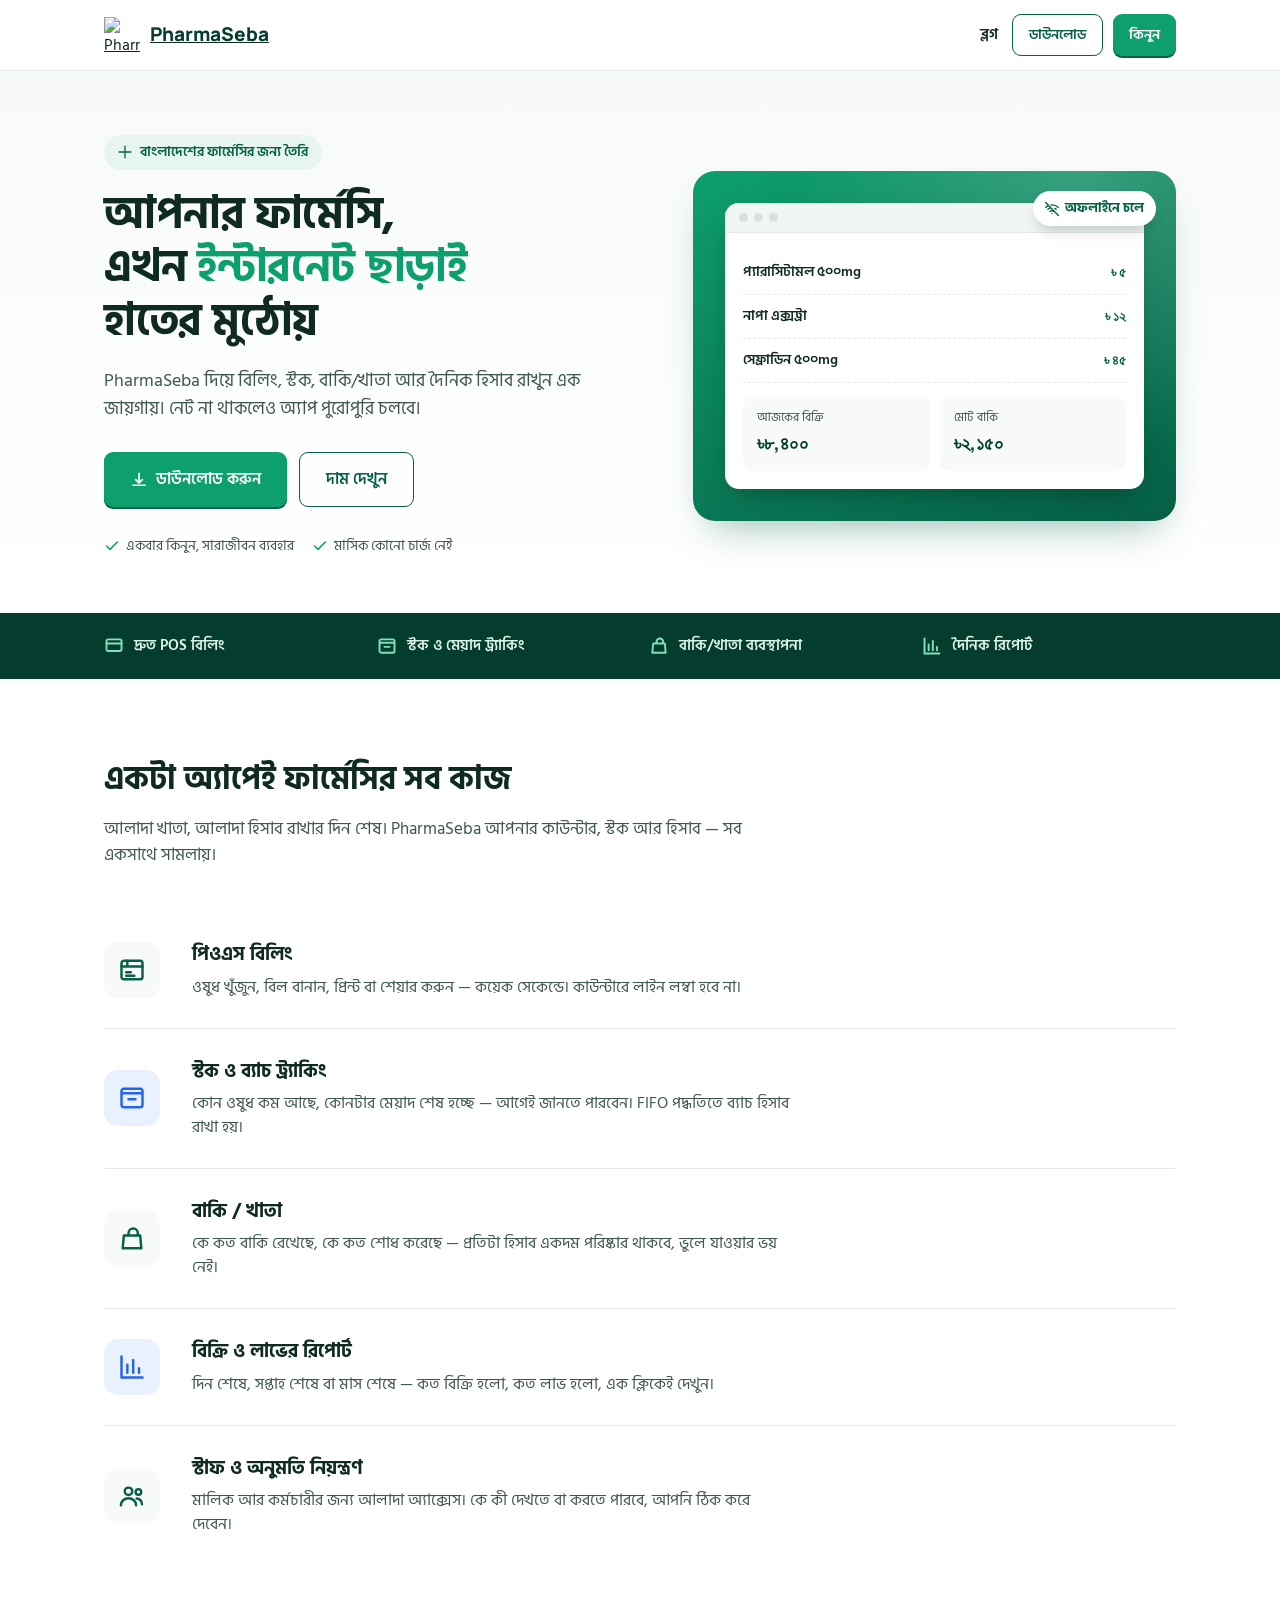
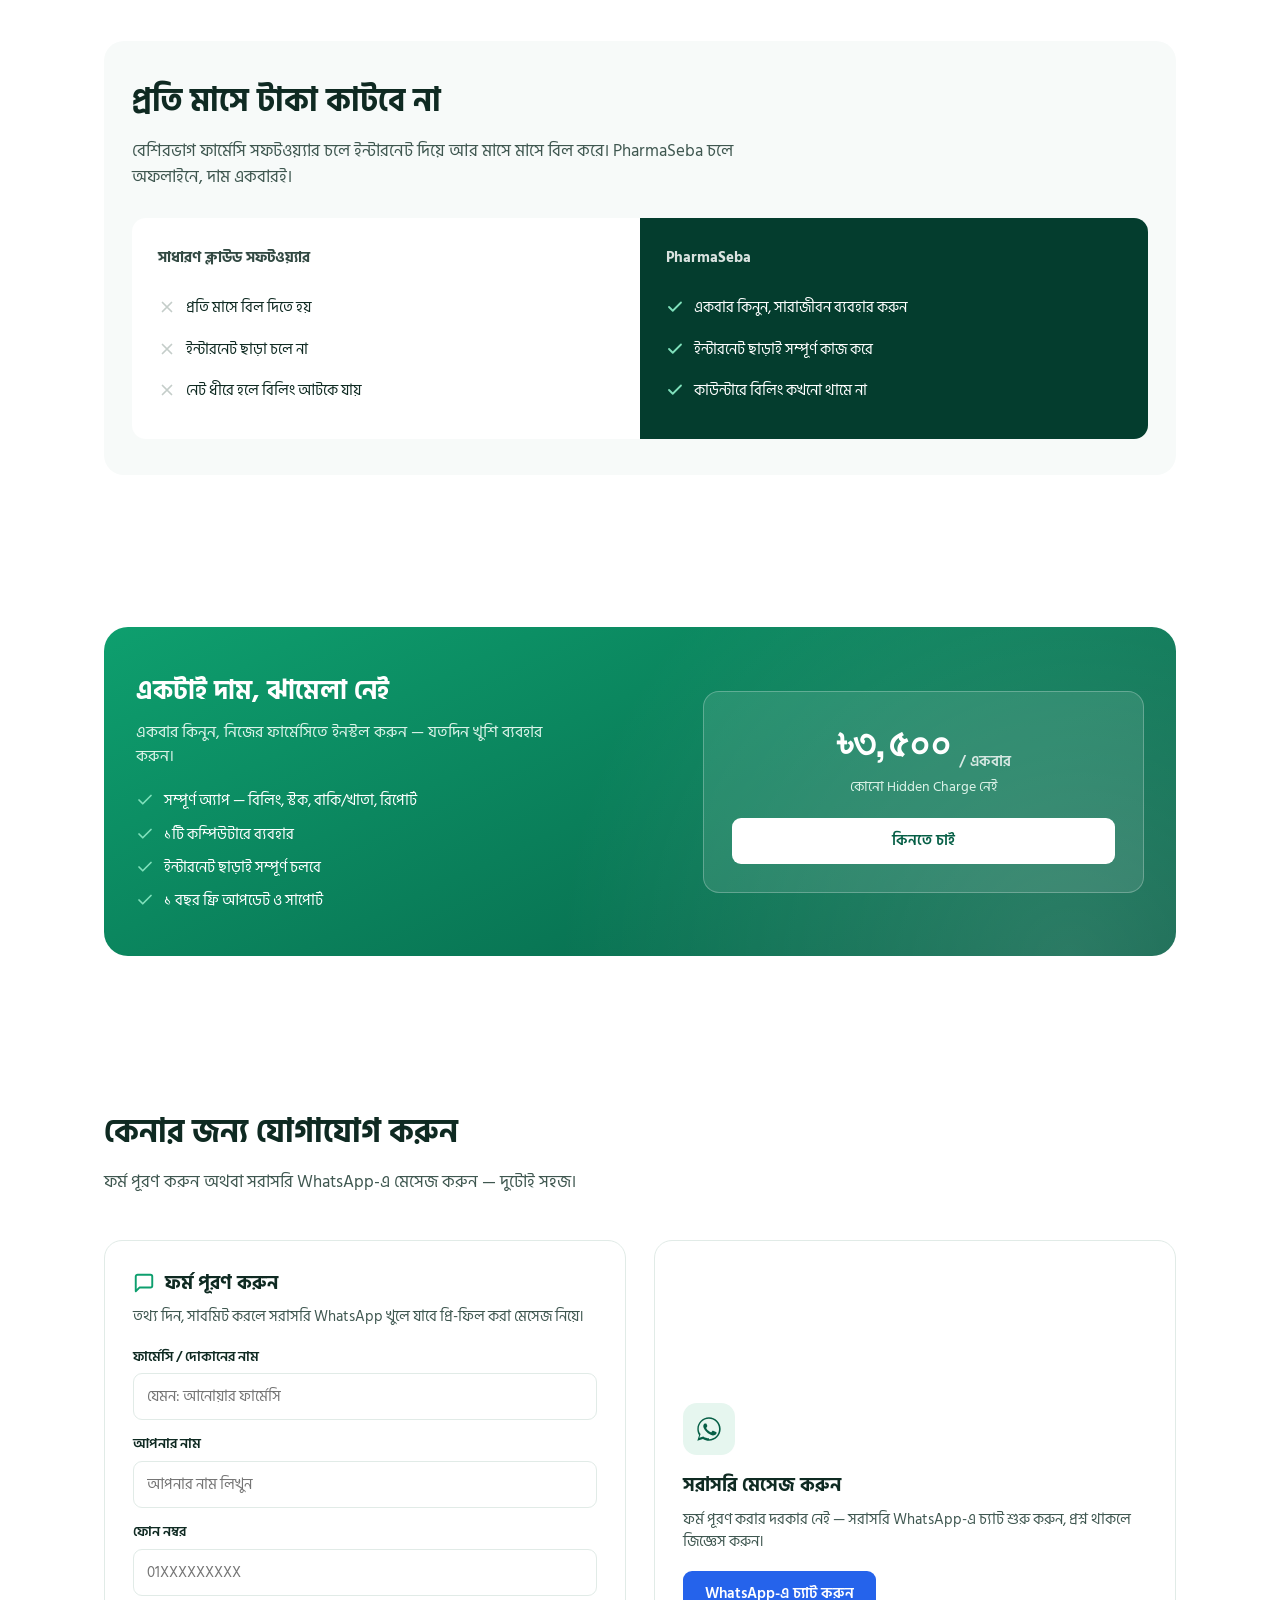
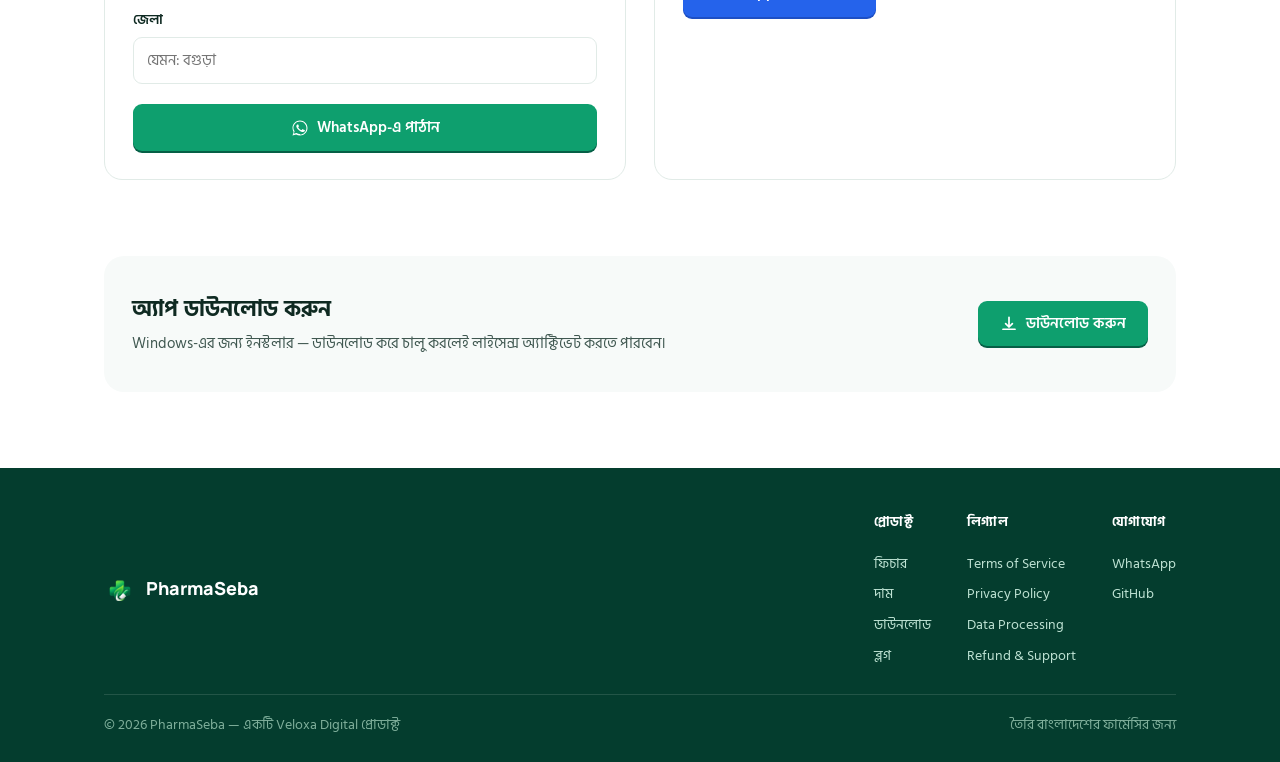
==== index.html @ bd6e83bf "reorganize assets into folder + optimize images" ====
<!DOCTYPE html>
<html lang="bn">
<head>
<meta charset="UTF-8">
<meta name="viewport" content="width=device-width, initial-scale=1.0">
<title>PharmaSeba — আপনার ফার্মেসির স্মার্ট সহকারী</title>
<meta name="description" content="PharmaSeba — অফলাইনে চলা ফার্মেসি ম্যানেজমেন্ট সফটওয়্যার। বিলিং, স্টক, বাকি/খাতা ও রিপোর্ট, একবার কিনুন সারাজীবন ব্যবহার করুন।">
<link rel="icon" type="image/png" href="assets/images/favicon.png">
<meta property="og:title" content="PharmaSeba — আপনার ফার্মেসির স্মার্ট সহকারী">
<meta property="og:description" content="অফলাইনে চলা ফার্মেসি ম্যানেজমেন্ট সফটওয়্যার। একবার কিনুন, সারাজীবন ব্যবহার করুন।">
<meta property="og:image" content="assets/images/logo-mark.png">
<meta property="og:type" content="website">
<link rel="preconnect" href="https://fonts.googleapis.com">
<link rel="preconnect" href="https://fonts.gstatic.com" crossorigin>
<link href="https://fonts.googleapis.com/css2?family=Hind+Siliguri:wght@400;500;600;700&family=Manrope:wght@700;800&display=swap" rel="stylesheet">
<style>
  :root{
    --green: #0E9F6E;
    --green-dark: #065F46;
    --green-deeper: #043D2E;
    --blue: #2563EB;
    --bg-tint: #F7FAF9;
    --white: #FFFFFF;
    --ink: #0F2A22;
    --body: #3F5750;
    --line: #E1EBE7;
  }
  *{box-sizing:border-box; margin:0; padding:0;}
  html{scroll-behavior:smooth;}
  body{
    font-family:'Hind Siliguri', 'Manrope', sans-serif;
    color:var(--ink);
    background:var(--white);
    line-height:1.55;
    font-size:16px;
  }
  img{max-width:100%; display:block;}
  a{color:inherit;}
  .brand-font{font-family:'Manrope','Hind Siliguri',sans-serif;}
  .wrap{max-width:1120px; margin:0 auto; padding:0 24px;}

  /* NAV */
  header{
    position:sticky; top:0; z-index:50;
    background:rgba(255,255,255,0.92);
    backdrop-filter:saturate(180%) blur(8px);
    border-bottom:1px solid var(--line);
  }
  .nav{
    display:flex; align-items:center; justify-content:space-between;
    padding:14px 24px; max-width:1120px; margin:0 auto;
  }
  .nav-brand{display:flex; align-items:center; gap:10px;}
  .nav-brand .mark{width:36px; height:36px; object-fit:contain;}
  .nav-brand span{font-family:'Manrope',sans-serif; font-weight:800; font-size:19px; color:var(--green-deeper);}
  .nav-cta{display:flex; gap:10px;}
  .nav-blog-link{display:none; text-decoration:none; color:var(--ink); font-weight:600; font-size:14.5px; margin-right:4px;}
  @media(min-width:640px){ .nav-blog-link{display:inline-flex; align-items:center;} }
  .btn{
    display:inline-flex; align-items:center; justify-content:center; gap:8px;
    padding:11px 22px; border-radius:9px; font-weight:600; font-size:15px;
    text-decoration:none; border:none; cursor:pointer;
    transition:transform .15s ease, box-shadow .15s ease, background .15s ease;
    font-family:inherit;
  }
  .btn:active{transform:translateY(1px);}
  .btn-primary{background:var(--green); color:#fff; box-shadow:0 2px 0 var(--green-dark);}
  .btn-primary:hover{background:#0c8c60;}
  .btn-outline{background:transparent; color:var(--green-dark); border:1.5px solid var(--green-dark);}
  .btn-outline:hover{background:var(--bg-tint);}
  .btn-blue{background:var(--blue); color:#fff; box-shadow:0 2px 0 #1d4fc4;}
  .btn-blue:hover{background:#1e56d6;}
  .btn-sm{padding:9px 16px; font-size:14px;}
  .nav-cta .btn-outline{display:none;}
  @media(min-width:640px){ .nav-cta .btn-outline{display:inline-flex;} }

  /* HERO */
  .hero{
    padding:64px 0 56px;
    background:linear-gradient(180deg, var(--bg-tint) 0%, #ffffff 100%);
  }
  .hero-grid{
    display:grid; grid-template-columns:1fr; gap:40px; align-items:center;
  }
  @media(min-width:900px){ .hero-grid{grid-template-columns:1.05fr 0.95fr; gap:56px;} }
  .eyebrow-pill{
    display:inline-flex; align-items:center; gap:8px;
    background:#E6F6EF; color:var(--green-dark); font-weight:600; font-size:13.5px;
    padding:7px 14px; border-radius:100px; margin-bottom:18px;
  }
  .eyebrow-pill svg{width:14px; height:14px;}
  h1{
    font-size:clamp(30px, 5vw, 44px);
    line-height:1.22; font-weight:700; color:var(--ink);
    margin-bottom:18px; letter-spacing:-0.01em;
  }
  h1 .accent{color:var(--green);}
  .hero p.lead{
    font-size:18px; color:var(--body); max-width:520px; margin-bottom:30px;
  }
  .hero-actions{display:flex; flex-wrap:wrap; gap:12px; margin-bottom:28px;}
  .hero-actions .btn{padding:14px 26px; font-size:16px;}
  .trust-row{display:flex; flex-wrap:wrap; gap:18px; color:var(--body); font-size:14px;}
  .trust-row span{display:flex; align-items:center; gap:6px;}
  .trust-row svg{width:16px; height:16px; color:var(--green);}

  /* HERO VISUAL */
  .hero-visual{
    background:linear-gradient(155deg, var(--green) 0%, var(--green-dark) 100%);
    border-radius:22px; padding:32px;
    position:relative; overflow:hidden;
    box-shadow:0 20px 40px -18px rgba(6,95,70,0.45);
  }
  .hero-visual::before{
    content:''; position:absolute; inset:0;
    background:radial-gradient(circle at 80% 0%, rgba(255,255,255,0.18), transparent 55%);
  }
  .mock-window{
    background:#fff; border-radius:14px; overflow:hidden; position:relative; z-index:1;
    box-shadow:0 12px 30px -10px rgba(0,0,0,0.35);
  }
  .mock-bar{
    display:flex; align-items:center; gap:6px; padding:10px 14px; background:#F1F5F3; border-bottom:1px solid var(--line);
  }
  .mock-bar i{width:9px; height:9px; border-radius:50%; background:#D7E2DE; display:block;}
  .mock-body{padding:18px;}
  .mock-row{display:flex; justify-content:space-between; align-items:center; padding:11px 0; border-bottom:1px dashed var(--line); font-size:13.5px;}
  .mock-row:last-child{border-bottom:none;}
  .mock-row .name{color:var(--ink); font-weight:600;}
  .mock-row .amt{color:var(--green-dark); font-weight:700; font-family:'Manrope',sans-serif;}
  .mock-stat-grid{display:grid; grid-template-columns:1fr 1fr; gap:10px; margin-top:14px;}
  .mock-stat{background:var(--bg-tint); border-radius:10px; padding:12px 14px;}
  .mock-stat .label{font-size:12px; color:var(--body);}
  .mock-stat .value{font-family:'Manrope',sans-serif; font-weight:800; font-size:19px; color:var(--green-deeper); margin-top:2px;}
  .offline-chip{
    position:absolute; top:20px; right:20px; z-index:2;
    background:#fff; color:var(--green-dark); font-weight:700; font-size:12.5px;
    padding:8px 12px; border-radius:100px; display:flex; align-items:center; gap:6px;
    box-shadow:0 8px 16px -6px rgba(0,0,0,0.25);
  }
  .offline-chip svg{width:14px;height:14px;}

  /* TRUST STRIP */
  .strip{
    background:var(--green-deeper); padding:22px 0;
  }
  .strip-grid{
    display:grid; grid-template-columns:repeat(2,1fr); gap:18px; color:#DCF3E9;
  }
  @media(min-width:700px){ .strip-grid{grid-template-columns:repeat(4,1fr);} }
  .strip-item{display:flex; align-items:center; gap:10px; font-size:14.5px; font-weight:600;}
  .strip-item svg{width:20px; height:20px; flex-shrink:0; color:#7FE0BB;}

  /* SECTION HEADS */
  .section{padding:76px 0;}
  .section-head{max-width:640px; margin-bottom:44px;}
  .section-head h2{font-size:clamp(24px,3.4vw,32px); font-weight:700; margin-bottom:12px;}
  .section-head p{color:var(--body); font-size:16.5px;}

  /* FEATURES ZIGZAG */
  .feature-row{
    display:grid; grid-template-columns:1fr; gap:20px; align-items:center;
    padding:28px 0; border-bottom:1px solid var(--line);
  }
  .feature-row:last-child{border-bottom:none;}
  @media(min-width:760px){
    .feature-row{grid-template-columns:64px 1fr; gap:24px;}
  }
  .feature-icon{
    width:56px; height:56px; border-radius:14px;
    display:flex; align-items:center; justify-content:center;
    background:var(--bg-tint); color:var(--green-dark); flex-shrink:0;
  }
  .feature-icon svg{width:28px; height:28px;}
  .feature-row.alt .feature-icon{background:#EAF1FE; color:var(--blue);}
  .feature-text h3{font-size:19px; font-weight:700; margin-bottom:6px;}
  .feature-text p{color:var(--body); font-size:15.5px; max-width:600px;}

  /* COMPARISON */
  .compare-wrap{background:var(--bg-tint); border-radius:20px; padding:36px 28px;}
  .compare-grid{display:grid; grid-template-columns:1fr; gap:0; border-radius:14px; overflow:hidden;}
  @media(min-width:720px){ .compare-grid{grid-template-columns:1fr 1fr;} }
  .compare-col{background:#fff; padding:28px 26px;}
  .compare-col.win{background:var(--green-deeper); color:#fff;}
  .compare-col h4{font-size:15px; text-transform:none; font-weight:700; margin-bottom:18px; opacity:.85;}
  .compare-col ul{list-style:none;}
  .compare-col li{display:flex; gap:10px; align-items:flex-start; font-size:15px; padding:9px 0;}
  .compare-col li svg{width:18px; height:18px; flex-shrink:0; margin-top:2px;}
  .compare-col:not(.win) li svg{color:#C4CDC9;}
  .compare-col.win li svg{color:#7FE0BB;}

  /* PRICING */
  .price-panel{
    background:linear-gradient(155deg, var(--green) 0%, var(--green-dark) 100%);
    border-radius:24px; padding:44px 32px; color:#fff;
    display:grid; grid-template-columns:1fr; gap:28px;
    position:relative; overflow:hidden;
  }
  @media(min-width:800px){ .price-panel{grid-template-columns:1.1fr 0.9fr; align-items:center;} }
  .price-panel::before{
    content:''; position:absolute; inset:0;
    background:radial-gradient(circle at 90% 100%, rgba(255,255,255,0.15), transparent 50%);
  }
  .price-left{position:relative; z-index:1;}
  .price-left h3{font-size:26px; font-weight:700; margin-bottom:10px;}
  .price-left p{color:#DCF3E9; font-size:15.5px; max-width:420px;}
  .price-list{list-style:none; margin-top:20px; display:grid; gap:10px;}
  .price-list li{display:flex; gap:10px; font-size:15px; align-items:flex-start;}
  .price-list svg{width:18px; height:18px; color:#7FE0BB; flex-shrink:0; margin-top:2px;}
  .price-right{
    background:rgba(255,255,255,0.1); border:1px solid rgba(255,255,255,0.25);
    border-radius:16px; padding:28px; text-align:center; position:relative; z-index:1;
  }
  .price-tag{font-family:'Manrope',sans-serif; font-weight:800; font-size:42px; line-height:1;}
  .price-tag sub{font-family:'Hind Siliguri',sans-serif; font-weight:600; font-size:15px; opacity:.8;}
  .price-note{font-size:13.5px; color:#DCF3E9; margin:8px 0 20px;}
  .price-right .btn{width:100%;}

  /* BUY / CONTACT */
  .buy-grid{display:grid; grid-template-columns:1fr; gap:28px;}
  @media(min-width:820px){ .buy-grid{grid-template-columns:1fr 1fr;} }
  .buy-card{border:1px solid var(--line); border-radius:18px; padding:28px;}
  .buy-card h3{font-size:19px; font-weight:700; margin-bottom:8px; display:flex; align-items:center; gap:10px;}
  .buy-card h3 svg{width:22px; height:22px; color:var(--green);}
  .buy-card p.desc{color:var(--body); font-size:14.5px; margin-bottom:18px;}
  .field{margin-bottom:14px;}
  .field label{display:block; font-size:13.5px; font-weight:600; color:var(--ink); margin-bottom:6px;}
  .field input, .field select{
    width:100%; padding:11px 13px; border:1.5px solid var(--line); border-radius:9px;
    font-size:14.5px; font-family:inherit; background:#fff; color:var(--ink);
  }
  .field input:focus, .field select:focus{outline:2px solid var(--green); outline-offset:1px; border-color:var(--green);}
  .whatsapp-direct{
    display:flex; flex-direction:column; align-items:flex-start; justify-content:center; height:100%;
  }
  .whatsapp-direct .big-icon{
    width:52px; height:52px; border-radius:14px; background:#E6F6EF; color:var(--green-dark);
    display:flex; align-items:center; justify-content:center; margin-bottom:16px;
  }
  .whatsapp-direct .big-icon svg{width:28px; height:28px;}

  /* FOOTER */
  footer{background:var(--green-deeper); color:#BFE3D4; padding:44px 0 26px;}
  .footer-grid{display:flex; flex-wrap:wrap; justify-content:space-between; gap:28px; margin-bottom:28px;}
  .footer-brand{display:flex; align-items:center; gap:10px;}
  .footer-brand span{font-family:'Manrope',sans-serif; font-weight:800; font-size:18px; color:#fff;}
  .footer-links{display:flex; gap:22px; flex-wrap:wrap; font-size:14.5px;}
  .footer-links a{text-decoration:none; color:#BFE3D4;}
  .footer-links a:hover{color:#fff;}
  .footer-cols{display:flex; flex-wrap:wrap; gap:36px;}
  .footer-col h5{font-size:13px; font-weight:700; color:#fff; margin-bottom:12px; letter-spacing:.02em;}
  .footer-col{display:flex; flex-direction:column; gap:9px; font-size:14px;}
  .footer-col a{text-decoration:none; color:#BFE3D4;}
  .footer-col a:hover{color:#fff;}
  .footer-bottom{border-top:1px solid rgba(255,255,255,0.12); padding-top:20px; font-size:13.5px; color:#7FAF9B; display:flex; flex-wrap:wrap; gap:10px; justify-content:space-between;}

  .visually-hidden{position:absolute; width:1px; height:1px; overflow:hidden; clip:rect(0 0 0 0);}
  :focus-visible{outline:2px solid var(--blue); outline-offset:2px;}
</style>
</head>
<body>

<header>
  <nav class="nav">
    <a href="#top" class="nav-brand">
      <img src="assets/images/logo-mark.webp" alt="PharmaSeba" class="mark">
      <span>PharmaSeba</span>
    </a>
    <div class="nav-cta">
      <a href="blog/index.html" class="nav-blog-link">ব্লগ</a>
      <a href="#download" class="btn btn-outline btn-sm">ডাউনলোড</a>
      <a href="#pricing" class="btn btn-primary btn-sm">কিনুন</a>
    </div>
  </nav>
</header>

<main id="top">

  <!-- HERO -->
  <section class="hero">
    <div class="wrap hero-grid">
      <div>
        <span class="eyebrow-pill">
          <svg viewBox="0 0 24 24" fill="none" stroke="currentColor" stroke-width="2.2" stroke-linecap="round"><path d="M12 2v20M2 12h20"/></svg>
          বাংলাদেশের ফার্মেসির জন্য তৈরি
        </span>
        <h1>আপনার ফার্মেসি,<br>এখন <span class="accent">ইন্টারনেট ছাড়াই</span><br>হাতের মুঠোয়</h1>
        <p class="lead">PharmaSeba দিয়ে বিলিং, স্টক, বাকি/খাতা আর দৈনিক হিসাব রাখুন এক জায়গায়। নেট না থাকলেও অ্যাপ পুরোপুরি চলবে।</p>
        <div class="hero-actions">
          <a href="#download" class="btn btn-primary">
            <svg width="18" height="18" viewBox="0 0 24 24" fill="none" stroke="currentColor" stroke-width="2.3" stroke-linecap="round" stroke-linejoin="round"><path d="M12 3v13m0 0l-4.5-4.5M12 16l4.5-4.5"/><path d="M4 19h16"/></svg>
            ডাউনলোড করুন
          </a>
          <a href="#pricing" class="btn btn-outline">দাম দেখুন</a>
        </div>
        <div class="trust-row">
          <span><svg viewBox="0 0 24 24" fill="none" stroke="currentColor" stroke-width="2.3" stroke-linecap="round" stroke-linejoin="round"><path d="M20 6L9 17l-5-5"/></svg>একবার কিনুন, সারাজীবন ব্যবহার</span>
          <span><svg viewBox="0 0 24 24" fill="none" stroke="currentColor" stroke-width="2.3" stroke-linecap="round" stroke-linejoin="round"><path d="M20 6L9 17l-5-5"/></svg>মাসিক কোনো চার্জ নেই</span>
        </div>
      </div>

      <div class="hero-visual">
        <div class="offline-chip">
          <svg viewBox="0 0 24 24" fill="none" stroke="currentColor" stroke-width="2.4" stroke-linecap="round"><path d="M1 1l22 22M16.72 11.06A10.94 10.94 0 0119 12.55M5 12.55a10.94 10.94 0 015.17-2.39M10.71 5.05A16 16 0 0122.58 9M1.42 9a15.91 15.91 0 014.7-2.88M8.53 16.11a6 6 0 016.95 0M12 20h.01"/></svg>
          অফলাইনে চলে
        </div>
        <div class="mock-window">
          <div class="mock-bar"><i></i><i></i><i></i></div>
          <div class="mock-body">
            <div class="mock-row"><span class="name">প্যারাসিটামল ৫০০mg</span><span class="amt">৳ ৫</span></div>
            <div class="mock-row"><span class="name">নাপা এক্সট্রা</span><span class="amt">৳ ১২</span></div>
            <div class="mock-row"><span class="name">সেফ্রাডিন ৫০০mg</span><span class="amt">৳ ৪৫</span></div>
            <div class="mock-stat-grid">
              <div class="mock-stat"><div class="label">আজকের বিক্রি</div><div class="value">৳৮,৪০০</div></div>
              <div class="mock-stat"><div class="label">মোট বাকি</div><div class="value">৳২,১৫০</div></div>
            </div>
          </div>
        </div>
      </div>
    </div>
  </section>

  <!-- TRUST STRIP -->
  <div class="strip">
    <div class="wrap strip-grid">
      <div class="strip-item"><svg viewBox="0 0 24 24" fill="none" stroke="currentColor" stroke-width="2.3" stroke-linecap="round" stroke-linejoin="round"><rect x="3" y="4" width="18" height="14" rx="2"/><path d="M3 9h18"/></svg>দ্রুত POS বিলিং</div>
      <div class="strip-item"><svg viewBox="0 0 24 24" fill="none" stroke="currentColor" stroke-width="2.3" stroke-linecap="round" stroke-linejoin="round"><path d="M21 8V6a2 2 0 00-2-2H5a2 2 0 00-2 2v2m18 0v10a2 2 0 01-2 2H5a2 2 0 01-2-2V8m18 0H3m6 5h6"/></svg>স্টক ও মেয়াদ ট্র্যাকিং</div>
      <div class="strip-item"><svg viewBox="0 0 24 24" fill="none" stroke="currentColor" stroke-width="2.3" stroke-linecap="round" stroke-linejoin="round"><path d="M17 9V7a4 4 0 00-8 0v2M5 9h14l1 11H4L5 9z"/></svg>বাকি/খাতা ব্যবস্থাপনা</div>
      <div class="strip-item"><svg viewBox="0 0 24 24" fill="none" stroke="currentColor" stroke-width="2.3" stroke-linecap="round" stroke-linejoin="round"><path d="M3 3v18h18M8 17V10m5 7V6m5 11v-4"/></svg>দৈনিক রিপোর্ট</div>
    </div>
  </div>

  <!-- FEATURES -->
  <section class="section" id="features">
    <div class="wrap">
      <div class="section-head">
        <h2>একটা অ্যাপেই ফার্মেসির সব কাজ</h2>
        <p>আলাদা খাতা, আলাদা হিসাব রাখার দিন শেষ। PharmaSeba আপনার কাউন্টার, স্টক আর হিসাব — সব একসাথে সামলায়।</p>
      </div>

      <div class="feature-row">
        <div class="feature-icon">
          <svg viewBox="0 0 24 24" fill="none" stroke="currentColor" stroke-width="2.1" stroke-linecap="round" stroke-linejoin="round"><rect x="3" y="4" width="18" height="16" rx="2"/><path d="M3 9h18M8 4v5M7 14h4M7 17h7"/></svg>
        </div>
        <div class="feature-text">
          <h3>পিওএস বিলিং</h3>
          <p>ওষুধ খুঁজুন, বিল বানান, প্রিন্ট বা শেয়ার করুন — কয়েক সেকেন্ডে। কাউন্টারে লাইন লম্বা হবে না।</p>
        </div>
      </div>

      <div class="feature-row alt">
        <div class="feature-icon">
          <svg viewBox="0 0 24 24" fill="none" stroke="currentColor" stroke-width="2.1" stroke-linecap="round" stroke-linejoin="round"><path d="M21 8V6a2 2 0 00-2-2H5a2 2 0 00-2 2v2m18 0v10a2 2 0 01-2 2H5a2 2 0 01-2-2V8m18 0H3m6 5h6"/></svg>
        </div>
        <div class="feature-text">
          <h3>স্টক ও ব্যাচ ট্র্যাকিং</h3>
          <p>কোন ওষুধ কম আছে, কোনটার মেয়াদ শেষ হচ্ছে — আগেই জানতে পারবেন। FIFO পদ্ধতিতে ব্যাচ হিসাব রাখা হয়।</p>
        </div>
      </div>

      <div class="feature-row">
        <div class="feature-icon">
          <svg viewBox="0 0 24 24" fill="none" stroke="currentColor" stroke-width="2.1" stroke-linecap="round" stroke-linejoin="round"><path d="M17 9V7a4 4 0 00-8 0v2M5 9h14l1 11H4L5 9z"/></svg>
        </div>
        <div class="feature-text">
          <h3>বাকি / খাতা</h3>
          <p>কে কত বাকি রেখেছে, কে কত শোধ করেছে — প্রতিটা হিসাব একদম পরিষ্কার থাকবে, ভুলে যাওয়ার ভয় নেই।</p>
        </div>
      </div>

      <div class="feature-row alt">
        <div class="feature-icon">
          <svg viewBox="0 0 24 24" fill="none" stroke="currentColor" stroke-width="2.1" stroke-linecap="round" stroke-linejoin="round"><path d="M3 3v18h18M8 17V10m5 7V6m5 11v-4"/></svg>
        </div>
        <div class="feature-text">
          <h3>বিক্রি ও লাভের রিপোর্ট</h3>
          <p>দিন শেষে, সপ্তাহ শেষে বা মাস শেষে — কত বিক্রি হলো, কত লাভ হলো, এক ক্লিকেই দেখুন।</p>
        </div>
      </div>

      <div class="feature-row">
        <div class="feature-icon">
          <svg viewBox="0 0 24 24" fill="none" stroke="currentColor" stroke-width="2.1" stroke-linecap="round" stroke-linejoin="round"><circle cx="9" cy="8" r="3.2"/><path d="M2.5 20c0-3.6 2.9-6 6.5-6s6.5 2.4 6.5 6"/><circle cx="17.5" cy="8.5" r="2.4"/><path d="M16 14.2c2.6.4 4.5 2.3 4.5 4.8"/></svg>
        </div>
        <div class="feature-text">
          <h3>স্টাফ ও অনুমতি নিয়ন্ত্রণ</h3>
          <p>মালিক আর কর্মচারীর জন্য আলাদা অ্যাক্সেস। কে কী দেখতে বা করতে পারবে, আপনি ঠিক করে দেবেন।</p>
        </div>
      </div>
    </div>
  </section>

  <!-- COMPARISON -->
  <section class="section" style="padding-top:0;">
    <div class="wrap">
      <div class="compare-wrap">
        <div class="section-head" style="margin-bottom:28px;">
          <h2>প্রতি মাসে টাকা কাটবে না</h2>
          <p>বেশিরভাগ ফার্মেসি সফটওয়্যার চলে ইন্টারনেট দিয়ে আর মাসে মাসে বিল করে। PharmaSeba চলে অফলাইনে, দাম একবারই।</p>
        </div>
        <div class="compare-grid">
          <div class="compare-col">
            <h4>সাধারণ ক্লাউড সফটওয়্যার</h4>
            <ul>
              <li><svg viewBox="0 0 24 24" fill="none" stroke="currentColor" stroke-width="2.3" stroke-linecap="round"><path d="M18 6L6 18M6 6l12 12"/></svg>প্রতি মাসে বিল দিতে হয়</li>
              <li><svg viewBox="0 0 24 24" fill="none" stroke="currentColor" stroke-width="2.3" stroke-linecap="round"><path d="M18 6L6 18M6 6l12 12"/></svg>ইন্টারনেট ছাড়া চলে না</li>
              <li><svg viewBox="0 0 24 24" fill="none" stroke="currentColor" stroke-width="2.3" stroke-linecap="round"><path d="M18 6L6 18M6 6l12 12"/></svg>নেট ধীরে হলে বিলিং আটকে যায়</li>
            </ul>
          </div>
          <div class="compare-col win">
            <h4>PharmaSeba</h4>
            <ul>
              <li><svg viewBox="0 0 24 24" fill="none" stroke="currentColor" stroke-width="2.4" stroke-linecap="round" stroke-linejoin="round"><path d="M20 6L9 17l-5-5"/></svg>একবার কিনুন, সারাজীবন ব্যবহার করুন</li>
              <li><svg viewBox="0 0 24 24" fill="none" stroke="currentColor" stroke-width="2.4" stroke-linecap="round" stroke-linejoin="round"><path d="M20 6L9 17l-5-5"/></svg>ইন্টারনেট ছাড়াই সম্পূর্ণ কাজ করে</li>
              <li><svg viewBox="0 0 24 24" fill="none" stroke="currentColor" stroke-width="2.4" stroke-linecap="round" stroke-linejoin="round"><path d="M20 6L9 17l-5-5"/></svg>কাউন্টারে বিলিং কখনো থামে না</li>
            </ul>
          </div>
        </div>
      </div>
    </div>
  </section>

  <!-- PRICING -->
  <section class="section" id="pricing">
    <div class="wrap">
      <div class="price-panel">
        <div class="price-left">
          <h3>একটাই দাম, ঝামেলা নেই</h3>
          <p>একবার কিনুন, নিজের ফার্মেসিতে ইনস্টল করুন — যতদিন খুশি ব্যবহার করুন।</p>
          <ul class="price-list">
            <li><svg viewBox="0 0 24 24" fill="none" stroke="currentColor" stroke-width="2.3" stroke-linecap="round" stroke-linejoin="round"><path d="M20 6L9 17l-5-5"/></svg>সম্পূর্ণ অ্যাপ — বিলিং, স্টক, বাকি/খাতা, রিপোর্ট</li>
            <li><svg viewBox="0 0 24 24" fill="none" stroke="currentColor" stroke-width="2.3" stroke-linecap="round" stroke-linejoin="round"><path d="M20 6L9 17l-5-5"/></svg>১টি কম্পিউটারে ব্যবহার</li>
            <li><svg viewBox="0 0 24 24" fill="none" stroke="currentColor" stroke-width="2.3" stroke-linecap="round" stroke-linejoin="round"><path d="M20 6L9 17l-5-5"/></svg>ইন্টারনেট ছাড়াই সম্পূর্ণ চলবে</li>
            <li><svg viewBox="0 0 24 24" fill="none" stroke="currentColor" stroke-width="2.3" stroke-linecap="round" stroke-linejoin="round"><path d="M20 6L9 17l-5-5"/></svg>১ বছর ফ্রি আপডেট ও সাপোর্ট</li>
          </ul>
        </div>
        <div class="price-right">
          <div class="price-tag">৳৩,৫০০ <sub>/ একবার</sub></div>
          <div class="price-note">কোনো Hidden Charge নেই</div>
          <a href="#buy" class="btn" style="background:#fff; color:var(--green-dark);">কিনতে চাই</a>
        </div>
      </div>
    </div>
  </section>

  <!-- BUY / CONTACT -->
  <section class="section" id="buy">
    <div class="wrap">
      <div class="section-head">
        <h2>কেনার জন্য যোগাযোগ করুন</h2>
        <p>ফর্ম পূরণ করুন অথবা সরাসরি WhatsApp-এ মেসেজ করুন — দুটোই সহজ।</p>
      </div>
      <div class="buy-grid">
        <div class="buy-card">
          <h3>
            <svg viewBox="0 0 24 24" fill="none" stroke="currentColor" stroke-width="2.1" stroke-linecap="round" stroke-linejoin="round"><path d="M4 4h16v16H4z" opacity="0"/><path d="M21 15a2 2 0 01-2 2H7l-4 4V5a2 2 0 012-2h14a2 2 0 012 2z"/></svg>
            ফর্ম পূরণ করুন
          </h3>
          <p class="desc">তথ্য দিন, সাবমিট করলে সরাসরি WhatsApp খুলে যাবে প্রি-ফিল করা মেসেজ নিয়ে।</p>
          <form id="buyForm">
            <div class="field">
              <label for="shopName">ফার্মেসি / দোকানের নাম</label>
              <input type="text" id="shopName" required placeholder="যেমন: আনোয়ার ফার্মেসি">
            </div>
            <div class="field">
              <label for="ownerName">আপনার নাম</label>
              <input type="text" id="ownerName" required placeholder="আপনার নাম লিখুন">
            </div>
            <div class="field">
              <label for="phone">ফোন নম্বর</label>
              <input type="tel" id="phone" required placeholder="01XXXXXXXXX">
            </div>
            <div class="field">
              <label for="district">জেলা</label>
              <input type="text" id="district" placeholder="যেমন: বগুড়া">
            </div>
            <button type="submit" class="btn btn-primary" style="width:100%; margin-top:6px;">
              <svg width="18" height="18" viewBox="0 0 24 24" fill="currentColor"><path d="M17.5 14.4c-.3-.1-1.7-.8-1.9-.9-.3-.1-.4-.1-.6.1-.2.3-.7.9-.8 1-.1.2-.3.2-.6.1-.3-.1-1.2-.4-2.3-1.4-.9-.8-1.4-1.7-1.6-2-.2-.3 0-.5.1-.6.1-.1.3-.3.4-.5.1-.2.2-.3.3-.5.1-.2 0-.4 0-.5C10.4 9 10 8 9.8 7.6c-.2-.4-.4-.4-.6-.4h-.5c-.2 0-.5.1-.7.3-.2.3-.9.9-.9 2.2s1 2.5 1.1 2.7c.1.2 2 3 4.8 4.3.7.3 1.2.5 1.6.6.7.2 1.3.2 1.8.1.5-.1 1.7-.7 1.9-1.3.2-.7.2-1.2.2-1.3-.1-.1-.3-.2-.6-.3z"/><path d="M12 2C6.5 2 2 6.5 2 12c0 1.9.5 3.7 1.5 5.3L2 22l4.8-1.5C8.3 21.5 10.1 22 12 22c5.5 0 10-4.5 10-10S17.5 2 12 2zm0 18c-1.7 0-3.3-.5-4.6-1.3l-.3-.2-3.4 1.1 1.1-3.3-.2-.3C3.7 14.9 3.2 13.5 3.2 12c0-4.8 3.9-8.7 8.7-8.7s8.7 3.9 8.7 8.7-3.8 8.7-8.6 8.7z"/></svg>
              WhatsApp-এ পাঠান
            </button>
          </form>
        </div>

        <div class="buy-card whatsapp-direct">
          <div class="big-icon">
            <svg viewBox="0 0 24 24" fill="currentColor"><path d="M17.5 14.4c-.3-.1-1.7-.8-1.9-.9-.3-.1-.4-.1-.6.1-.2.3-.7.9-.8 1-.1.2-.3.2-.6.1-.3-.1-1.2-.4-2.3-1.4-.9-.8-1.4-1.7-1.6-2-.2-.3 0-.5.1-.6.1-.1.3-.3.4-.5.1-.2.2-.3.3-.5.1-.2 0-.4 0-.5C10.4 9 10 8 9.8 7.6c-.2-.4-.4-.4-.6-.4h-.5c-.2 0-.5.1-.7.3-.2.3-.9.9-.9 2.2s1 2.5 1.1 2.7c.1.2 2 3 4.8 4.3.7.3 1.2.5 1.6.6.7.2 1.3.2 1.8.1.5-.1 1.7-.7 1.9-1.3.2-.7.2-1.2.2-1.3-.1-.1-.3-.2-.6-.3z"/><path d="M12 2C6.5 2 2 6.5 2 12c0 1.9.5 3.7 1.5 5.3L2 22l4.8-1.5C8.3 21.5 10.1 22 12 22c5.5 0 10-4.5 10-10S17.5 2 12 2zm0 18c-1.7 0-3.3-.5-4.6-1.3l-.3-.2-3.4 1.1 1.1-3.3-.2-.3C3.7 14.9 3.2 13.5 3.2 12c0-4.8 3.9-8.7 8.7-8.7s8.7 3.9 8.7 8.7-3.8 8.7-8.6 8.7z"/></svg>
          </div>
          <h3 style="margin-bottom:8px;">সরাসরি মেসেজ করুন</h3>
          <p class="desc">ফর্ম পূরণ করার দরকার নেই — সরাসরি WhatsApp-এ চ্যাট শুরু করুন, প্রশ্ন থাকলে জিজ্ঞেস করুন।</p>
          <a href="https://wa.me/8801935291005?text=আমি%20PharmaSeba%20সম্পর্কে%20জানতে%20চাই" target="_blank" rel="noopener" class="btn btn-blue">
            WhatsApp-এ চ্যাট করুন
          </a>
        </div>
      </div>
    </div>
  </section>

  <!-- DOWNLOAD -->
  <section class="section" id="download" style="padding-top:0;">
    <div class="wrap">
      <div class="compare-wrap" style="background:var(--bg-tint); text-align:left; display:flex; flex-wrap:wrap; align-items:center; justify-content:space-between; gap:20px;">
        <div>
          <h2 style="font-size:22px; margin-bottom:6px;">অ্যাপ ডাউনলোড করুন</h2>
          <p style="color:var(--body); font-size:15px;">Windows-এর জন্য ইনস্টলার — ডাউনলোড করে চালু করলেই লাইসেন্স অ্যাক্টিভেট করতে পারবেন।</p>
        </div>
        <a href="https://github.com/sanowarhp/pharmaseba-releases/releases/latest" class="btn btn-primary" style="white-space:nowrap;">
          <svg width="18" height="18" viewBox="0 0 24 24" fill="none" stroke="currentColor" stroke-width="2.3" stroke-linecap="round" stroke-linejoin="round"><path d="M12 3v13m0 0l-4.5-4.5M12 16l4.5-4.5"/><path d="M4 19h16"/></svg>
          ডাউনলোড করুন
        </a>
      </div>
    </div>
  </section>

</main>

<footer>
  <div class="wrap">
    <div class="footer-grid">
      <div class="footer-brand">
        <img src="assets/images/footer-mark.png" alt="PharmaSeba" style="width:32px; height:32px; object-fit:contain;">
        <span>PharmaSeba</span>
      </div>
      <div class="footer-cols">
        <div class="footer-col">
          <h5>প্রোডাক্ট</h5>
          <a href="#features">ফিচার</a>
          <a href="#pricing">দাম</a>
          <a href="#download">ডাউনলোড</a>
          <a href="blog/index.html">ব্লগ</a>
        </div>
        <div class="footer-col">
          <h5>লিগ্যাল</h5>
          <a href="terms.html">Terms of Service</a>
          <a href="privacy.html">Privacy Policy</a>
          <a href="data-processing.html">Data Processing</a>
          <a href="refund-policy.html">Refund &amp; Support</a>
        </div>
        <div class="footer-col">
          <h5>যোগাযোগ</h5>
          <a href="https://wa.me/8801935291005" target="_blank" rel="noopener">WhatsApp</a>
          <a href="https://github.com/sanowarhp/pharmaseba-releases" target="_blank" rel="noopener">GitHub</a>
        </div>
      </div>
    </div>
    <div class="footer-bottom">
      <span>© 2026 PharmaSeba — একটি Veloxa Digital প্রোডাক্ট</span>
      <span>তৈরি বাংলাদেশের ফার্মেসির জন্য</span>
    </div>
  </div>
</footer>

<script>
  document.getElementById('buyForm').addEventListener('submit', function(e){
    e.preventDefault();
    var shop = document.getElementById('shopName').value.trim();
    var owner = document.getElementById('ownerName').value.trim();
    var phone = document.getElementById('phone').value.trim();
    var district = document.getElementById('district').value.trim();

    var msg = 'আমি PharmaSeba কিনতে চাই।%0A' +
      'ফার্মেসির নাম: ' + encodeURIComponent(shop) + '%0A' +
      'নাম: ' + encodeURIComponent(owner) + '%0A' +
      'ফোন: ' + encodeURIComponent(phone) +
      (district ? '%0Aজেলা: ' + encodeURIComponent(district) : '');

    var waNumber = '8801935291005';
    window.open('https://wa.me/' + waNumber + '?text=' + msg, '_blank');
  });
</script>

</body>
</html>
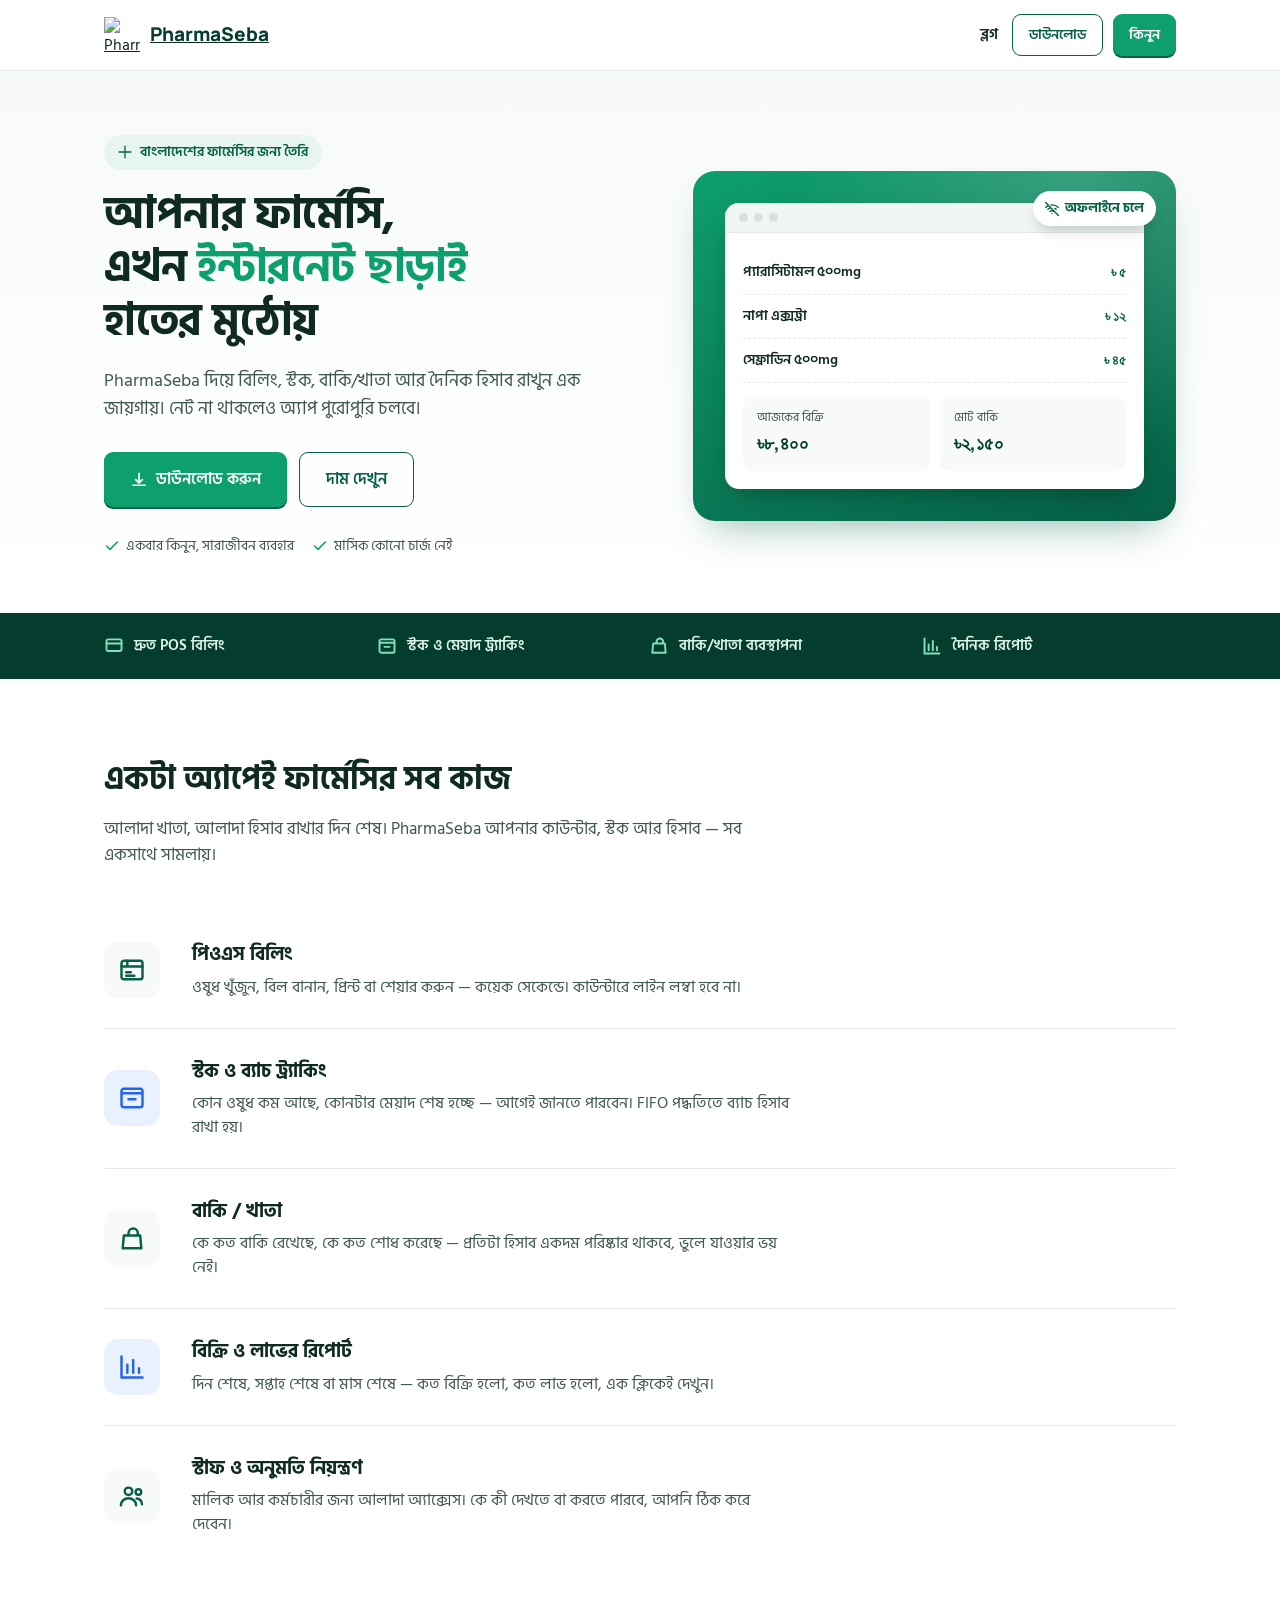
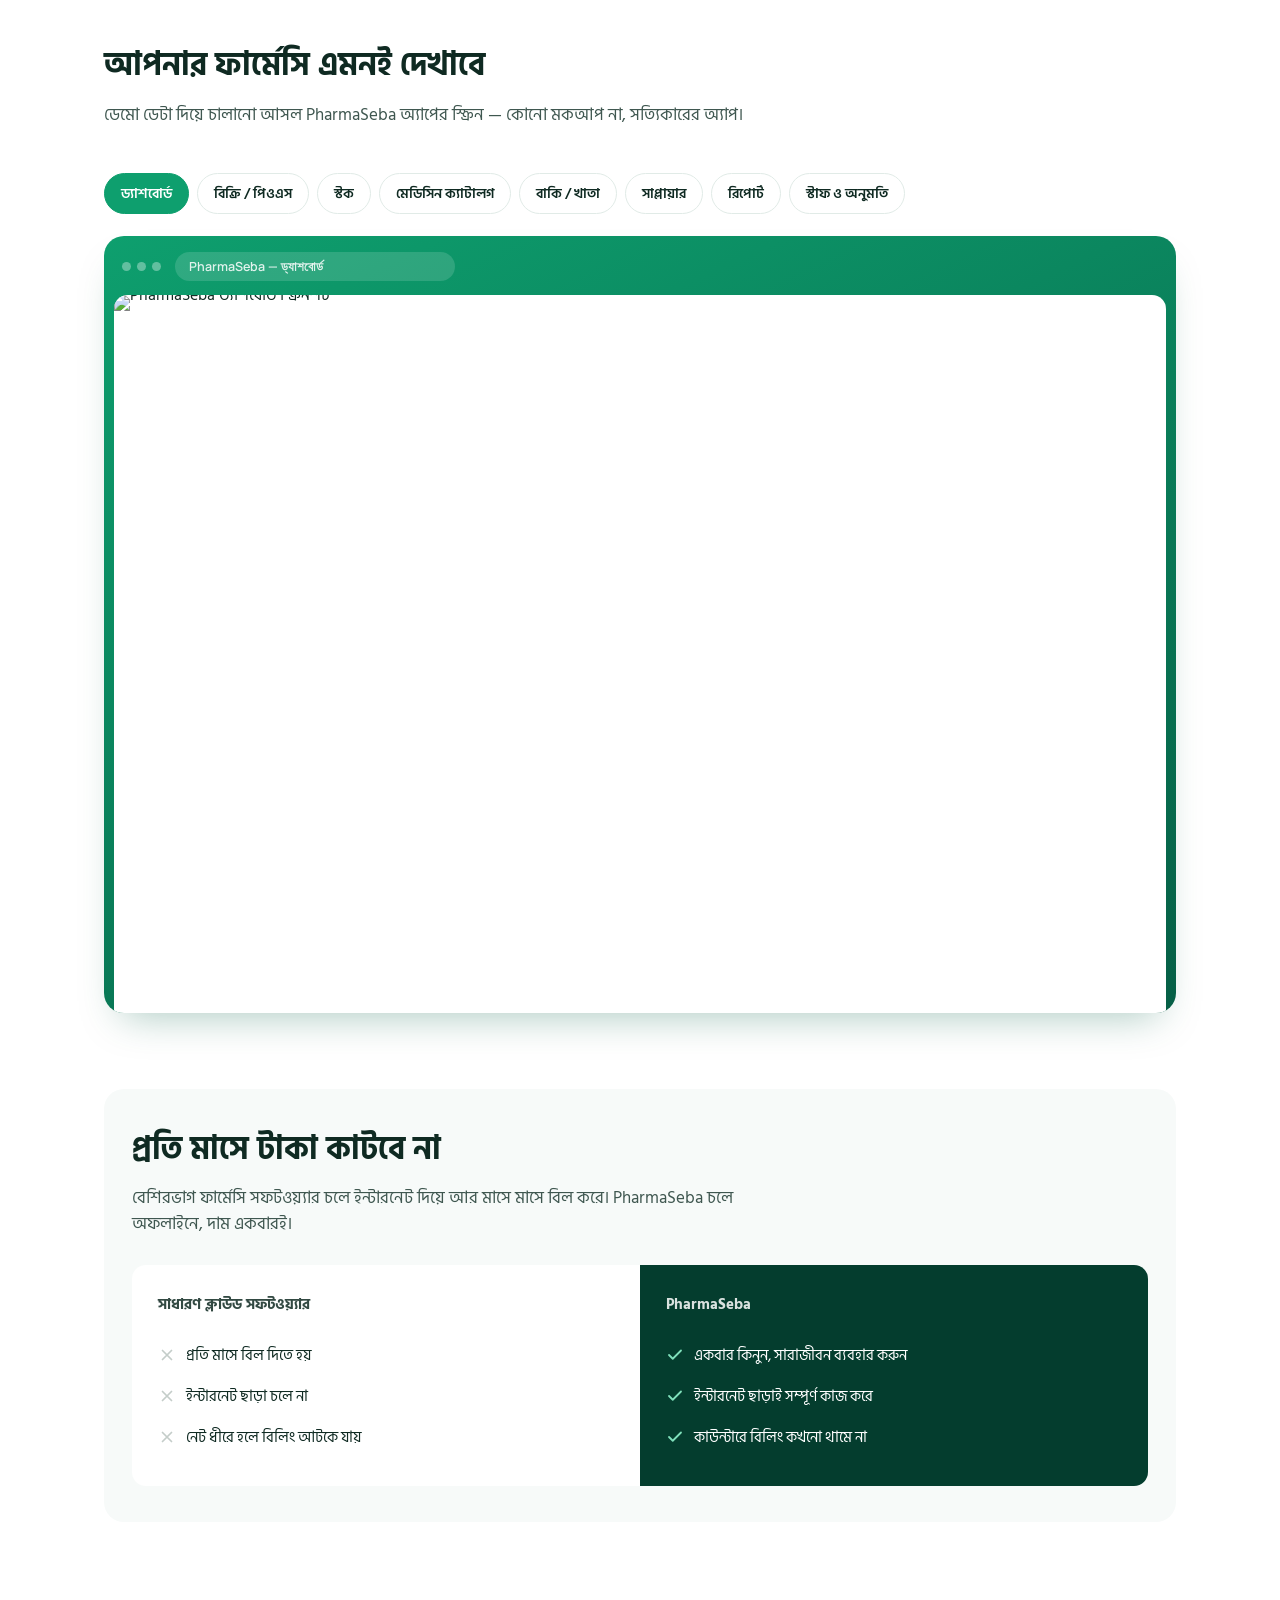
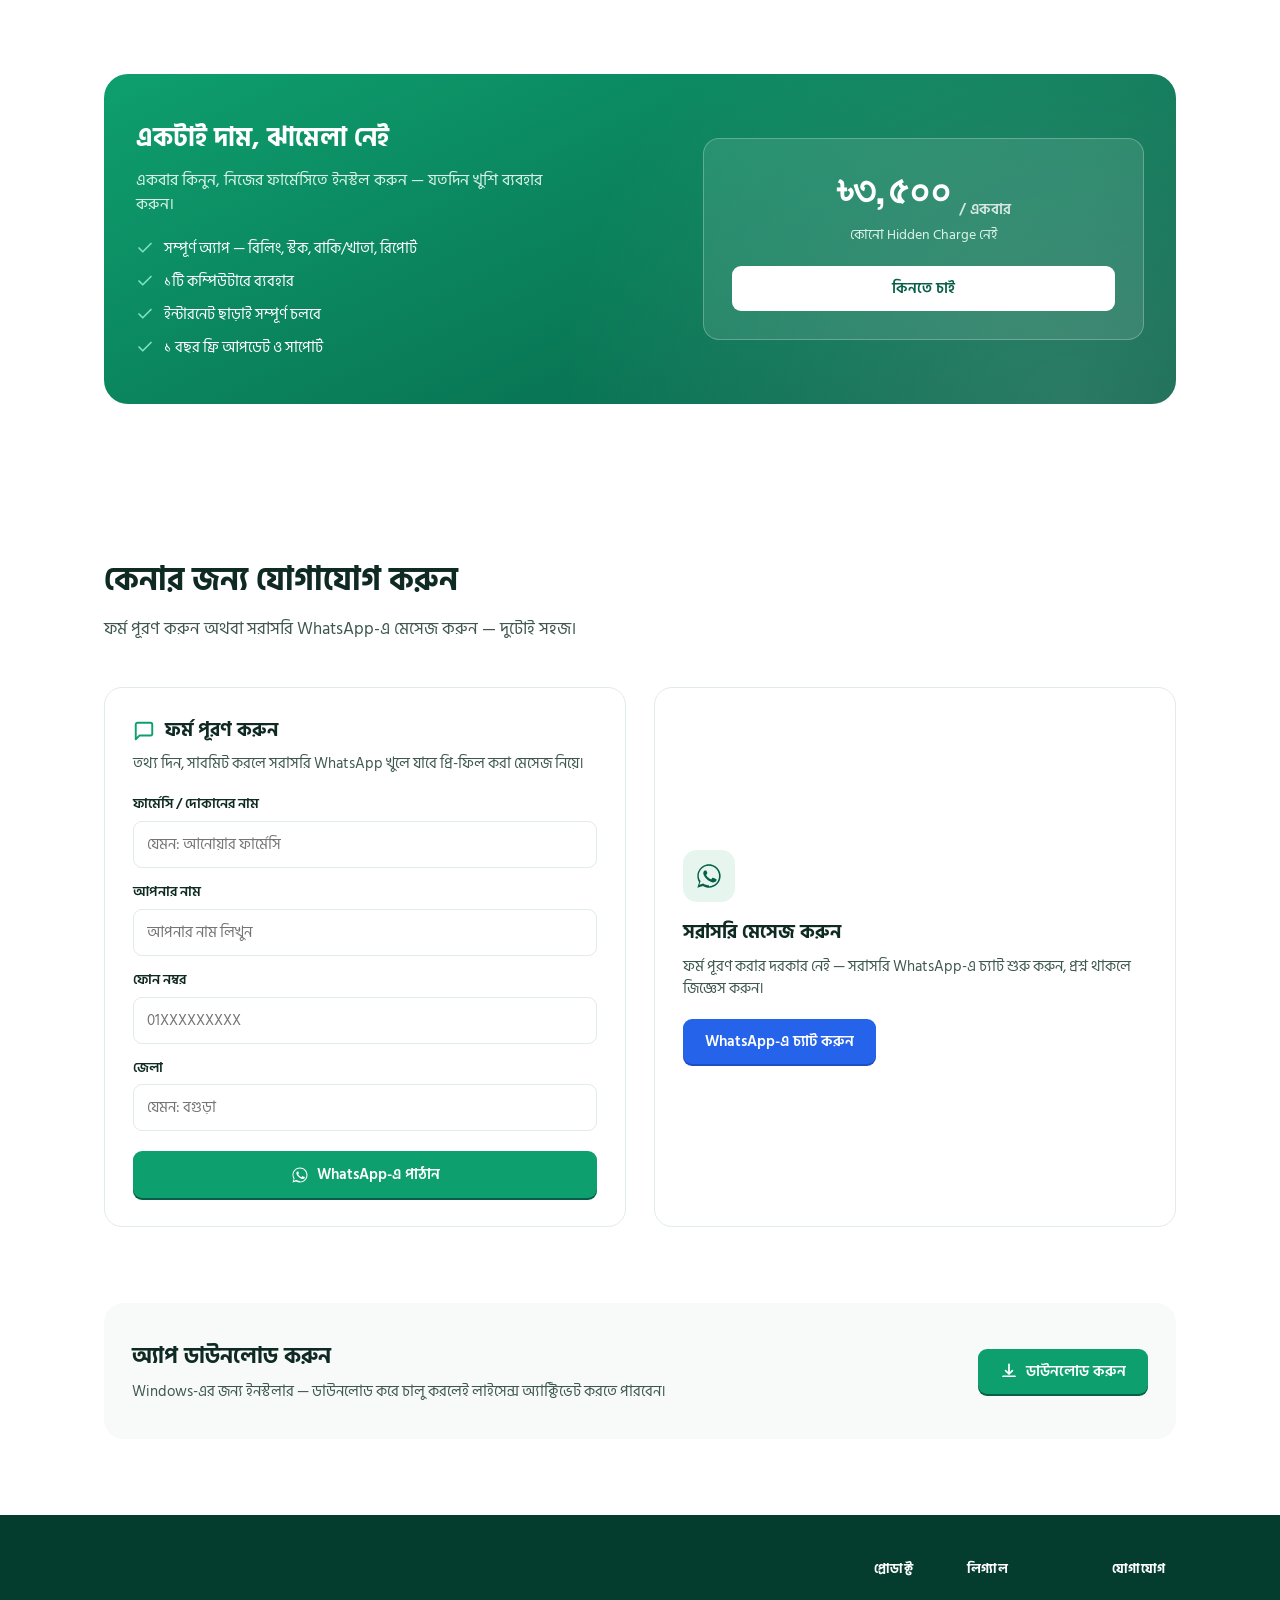
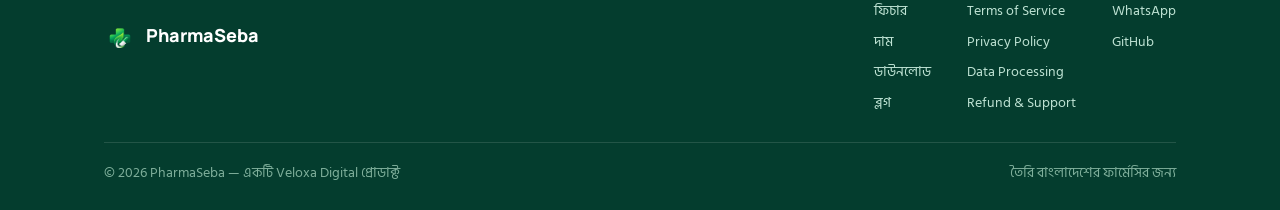
==== commit 2ead02bb: "Update index.html" ====
--- a/index.html
+++ b/index.html
@@ -254,6 +254,31 @@
   .footer-col a:hover{color:#fff;}
   .footer-bottom{border-top:1px solid rgba(255,255,255,0.12); padding-top:20px; font-size:13.5px; color:#7FAF9B; display:flex; flex-wrap:wrap; gap:10px; justify-content:space-between;}
 
+  /* APP SCREENSHOTS */
+  .ss-tabs{display:flex; flex-wrap:wrap; gap:8px; margin-bottom:22px;}
+  .ss-tab{
+    border:1.5px solid var(--line); background:#fff; color:var(--ink);
+    padding:8px 16px; border-radius:100px; font-size:14px; font-weight:600;
+    font-family:inherit; cursor:pointer;
+    transition:background .15s ease, color .15s ease, border-color .15s ease;
+  }
+  .ss-tab:hover{border-color:var(--green);}
+  .ss-tab[aria-selected="true"]{background:var(--green); border-color:var(--green); color:#fff;}
+  .ss-frame{
+    background:linear-gradient(155deg, var(--green) 0%, var(--green-dark) 100%);
+    border-radius:20px; padding:10px 10px 0; overflow:hidden;
+    box-shadow:0 20px 40px -18px rgba(6,95,70,0.35);
+  }
+  .ss-frame-bar{display:flex; align-items:center; gap:6px; padding:6px 8px 14px;}
+  .ss-dot{width:9px; height:9px; border-radius:50%; background:rgba(255,255,255,0.35); display:block;}
+  .ss-url{
+    margin-left:8px; background:rgba(255,255,255,0.14); color:rgba(255,255,255,0.85);
+    font-size:12.5px; font-weight:600; padding:5px 14px; border-radius:100px;
+    flex:1; max-width:280px; font-family:'Manrope',sans-serif;
+  }
+  .ss-frame-body{background:#fff; border-radius:14px 14px 0 0; overflow:hidden; line-height:0;}
+  .ss-frame-body img{width:100%; height:auto; display:block;}
+
   .visually-hidden{position:absolute; width:1px; height:1px; overflow:hidden; clip:rect(0 0 0 0);}
   :focus-visible{outline:2px solid var(--blue); outline-offset:2px;}
 </style>
@@ -385,6 +410,37 @@
         <div class="feature-text">
           <h3>স্টাফ ও অনুমতি নিয়ন্ত্রণ</h3>
           <p>মালিক আর কর্মচারীর জন্য আলাদা অ্যাক্সেস। কে কী দেখতে বা করতে পারবে, আপনি ঠিক করে দেবেন।</p>
+        </div>
+      </div>
+    </div>
+  </section>
+
+  <!-- SCREENSHOTS -->
+  <section class="section" id="screenshots" style="padding-top:0;">
+    <div class="wrap">
+      <div class="section-head">
+        <h2>আপনার ফার্মেসি এমনই দেখাবে</h2>
+        <p>ডেমো ডেটা দিয়ে চালানো আসল PharmaSeba অ্যাপের স্ক্রিন — কোনো মকআপ না, সত্যিকারের অ্যাপ।</p>
+      </div>
+
+      <div class="ss-tabs" role="tablist" id="ssTabs">
+        <button class="ss-tab" role="tab" aria-selected="true" data-src="assets/images/screenshots/dashboard.webp" data-label="ড্যাশবোর্ড">ড্যাশবোর্ড</button>
+        <button class="ss-tab" role="tab" aria-selected="false" data-src="assets/images/screenshots/pos_sale.webp" data-label="বিক্রি / পিওএস">বিক্রি / পিওএস</button>
+        <button class="ss-tab" role="tab" aria-selected="false" data-src="assets/images/screenshots/inventory.webp" data-label="স্টক">স্টক</button>
+        <button class="ss-tab" role="tab" aria-selected="false" data-src="assets/images/screenshots/medicine_catalog.webp" data-label="মেডিসিন ক্যাটালগ">মেডিসিন ক্যাটালগ</button>
+        <button class="ss-tab" role="tab" aria-selected="false" data-src="assets/images/screenshots/due_khata.webp" data-label="বাকি / খাতা">বাকি / খাতা</button>
+        <button class="ss-tab" role="tab" aria-selected="false" data-src="assets/images/screenshots/suppliers.webp" data-label="সাপ্লায়ার">সাপ্লায়ার</button>
+        <button class="ss-tab" role="tab" aria-selected="false" data-src="assets/images/screenshots/reports.webp" data-label="রিপোর্ট">রিপোর্ট</button>
+        <button class="ss-tab" role="tab" aria-selected="false" data-src="assets/images/screenshots/staff_rbac.webp" data-label="স্টাফ ও অনুমতি">স্টাফ ও অনুমতি</button>
+      </div>
+
+      <div class="ss-frame">
+        <div class="ss-frame-bar">
+          <span class="ss-dot"></span><span class="ss-dot"></span><span class="ss-dot"></span>
+          <span class="ss-url" id="ssUrl">PharmaSeba — ড্যাশবোর্ড</span>
+        </div>
+        <div class="ss-frame-body">
+          <img id="ssImg" src="assets/images/screenshots/dashboard.webp" alt="PharmaSeba ড্যাশবোর্ড স্ক্রিনশট" width="960" height="655" loading="lazy">
         </div>
       </div>
     </div>
@@ -568,5 +624,23 @@
   });
 </script>
 
+<script>
+  (function(){
+    var tabs = document.querySelectorAll('#ssTabs .ss-tab');
+    var img = document.getElementById('ssImg');
+    var url = document.getElementById('ssUrl');
+    tabs.forEach(function(tab){
+      tab.addEventListener('click', function(){
+        tabs.forEach(function(t){ t.setAttribute('aria-selected','false'); });
+        tab.setAttribute('aria-selected','true');
+        var label = tab.getAttribute('data-label');
+        img.src = tab.getAttribute('data-src');
+        img.alt = 'PharmaSeba ' + label + ' স্ক্রিনশট';
+        url.textContent = 'PharmaSeba — ' + label;
+      });
+    });
+  })();
+</script>
+
 </body>
 </html>
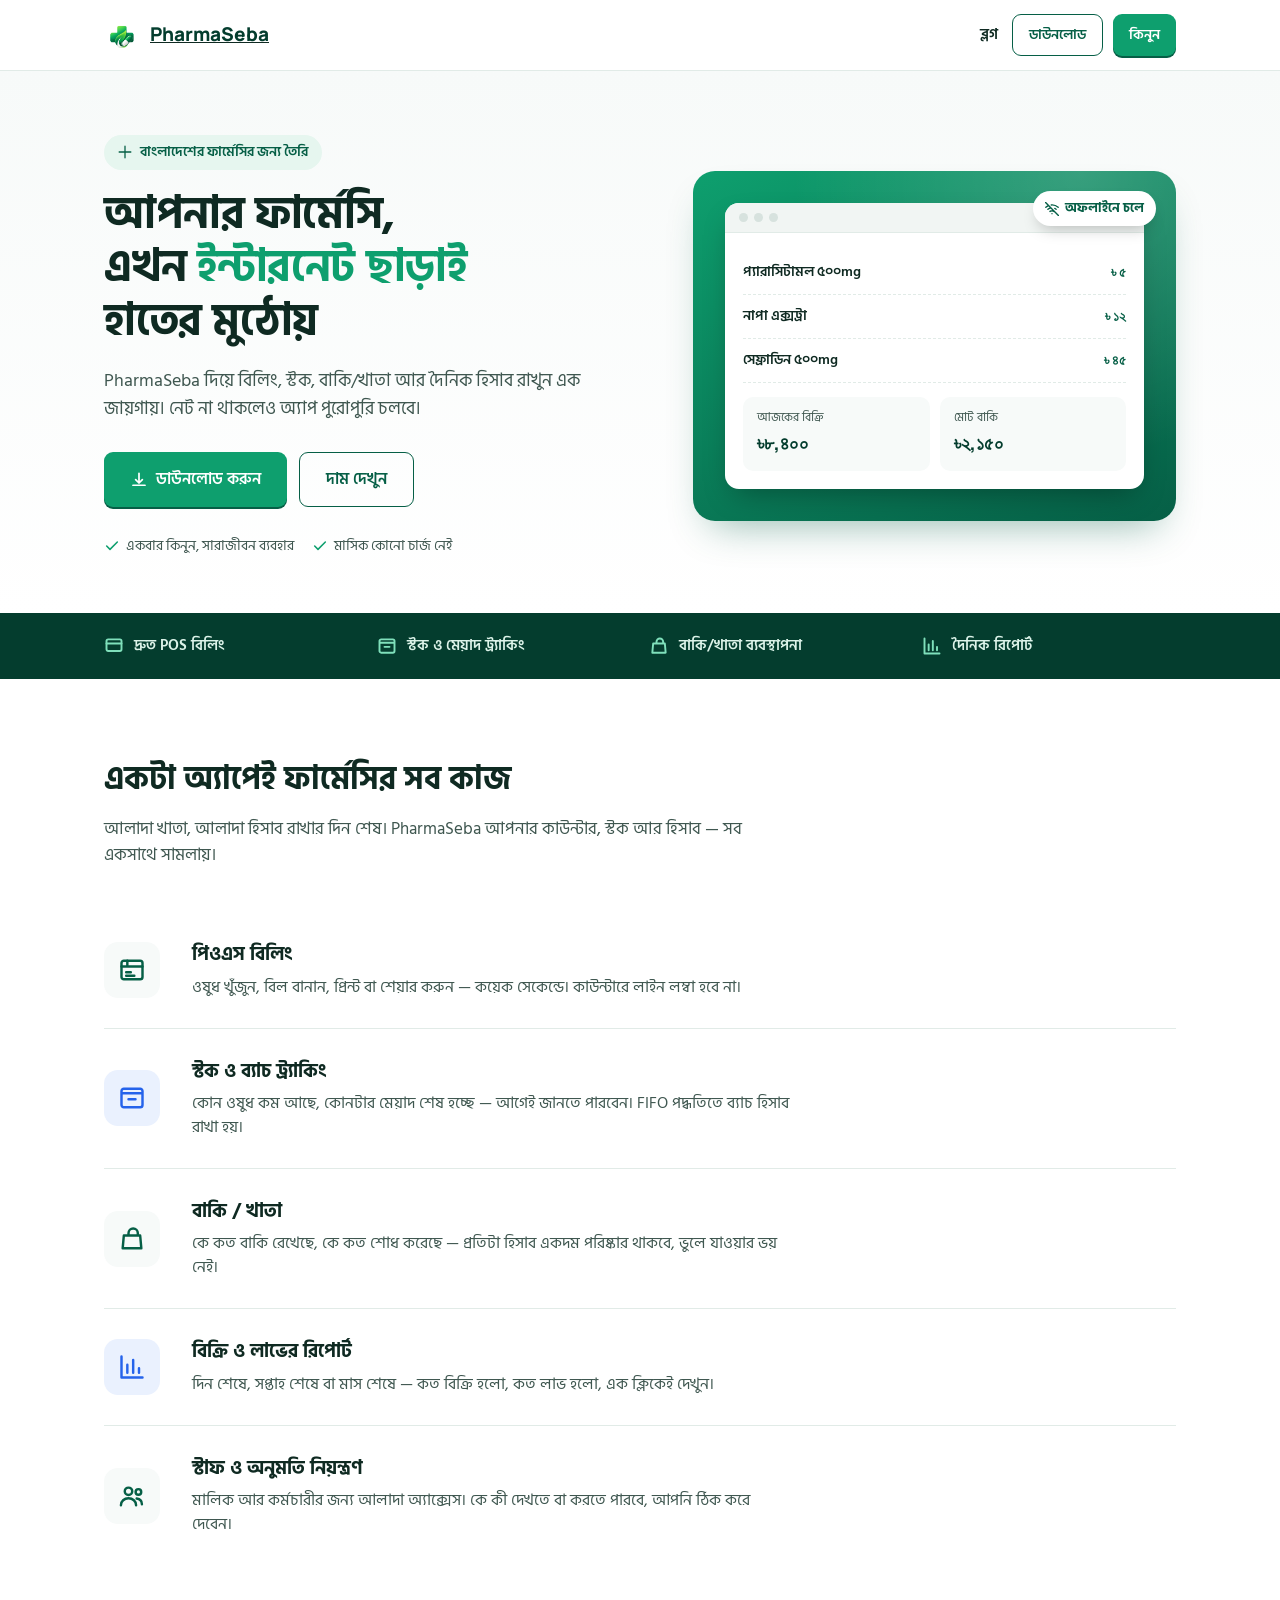
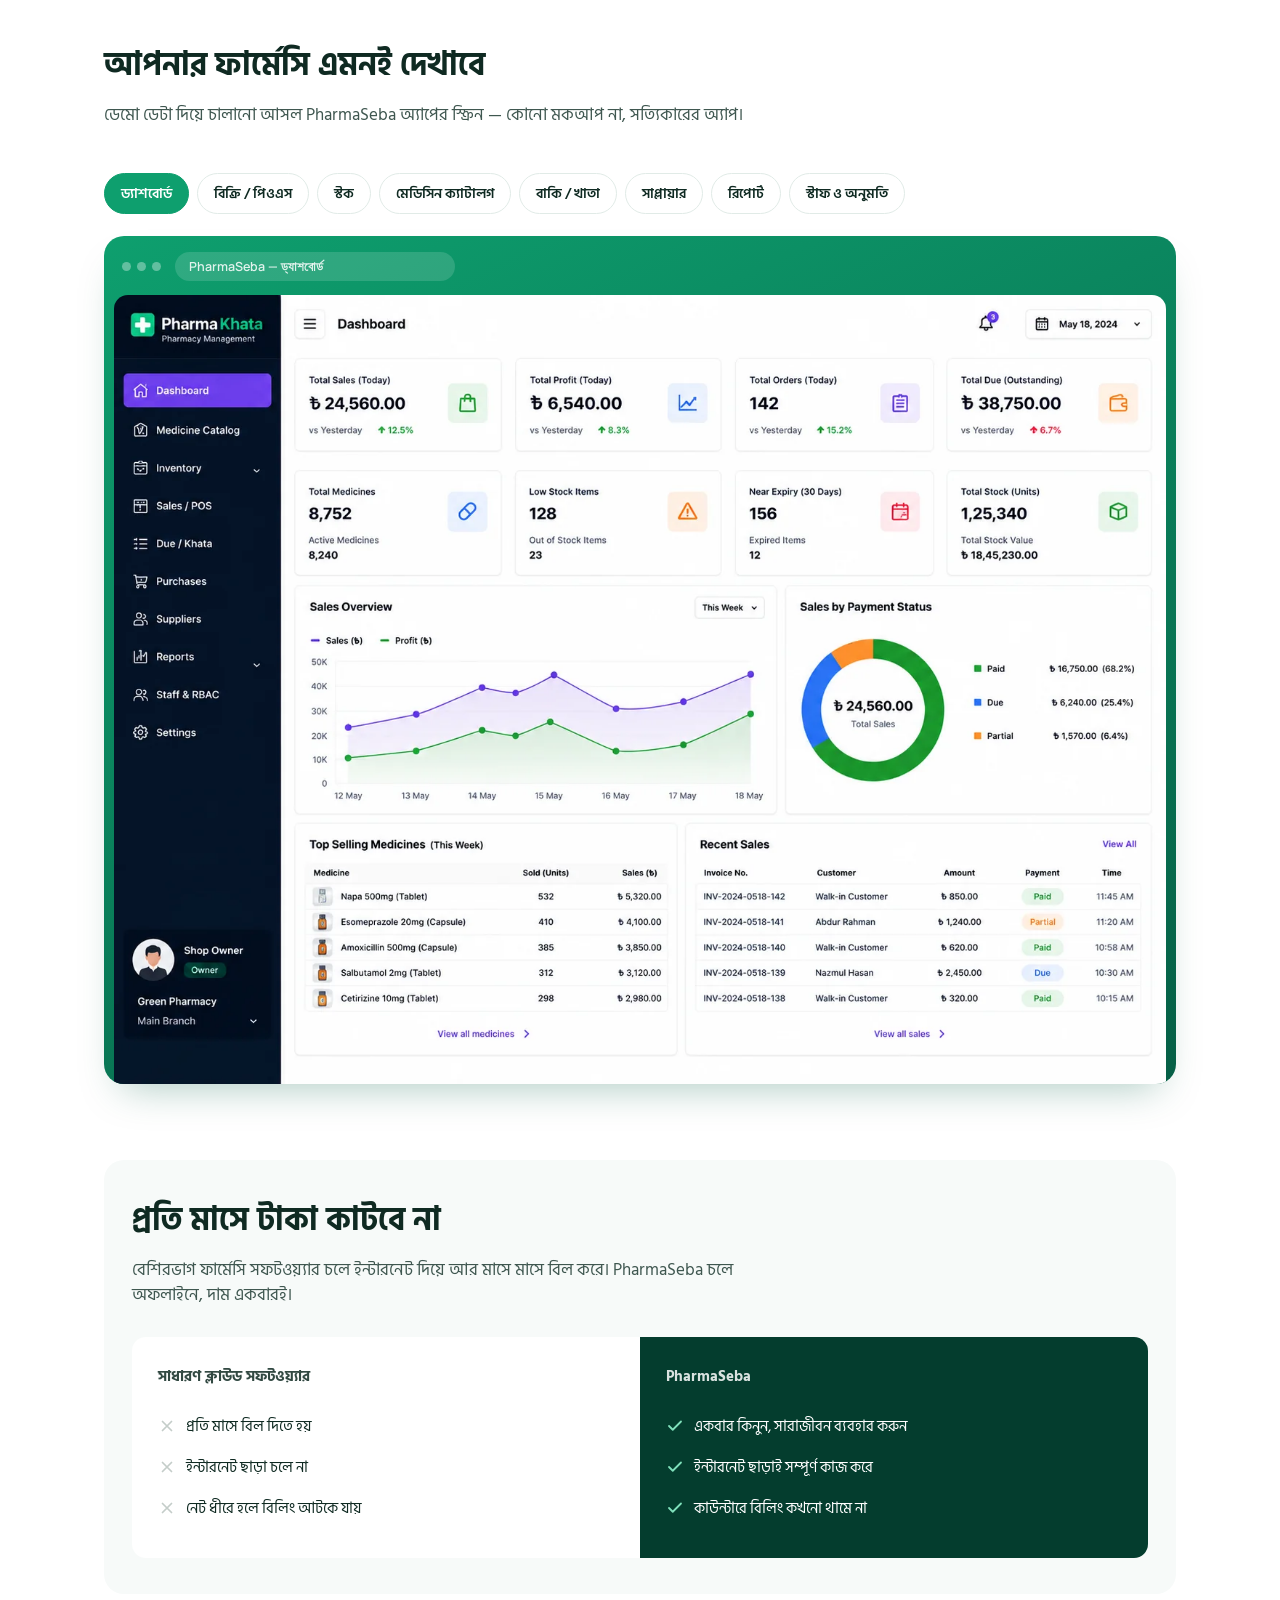
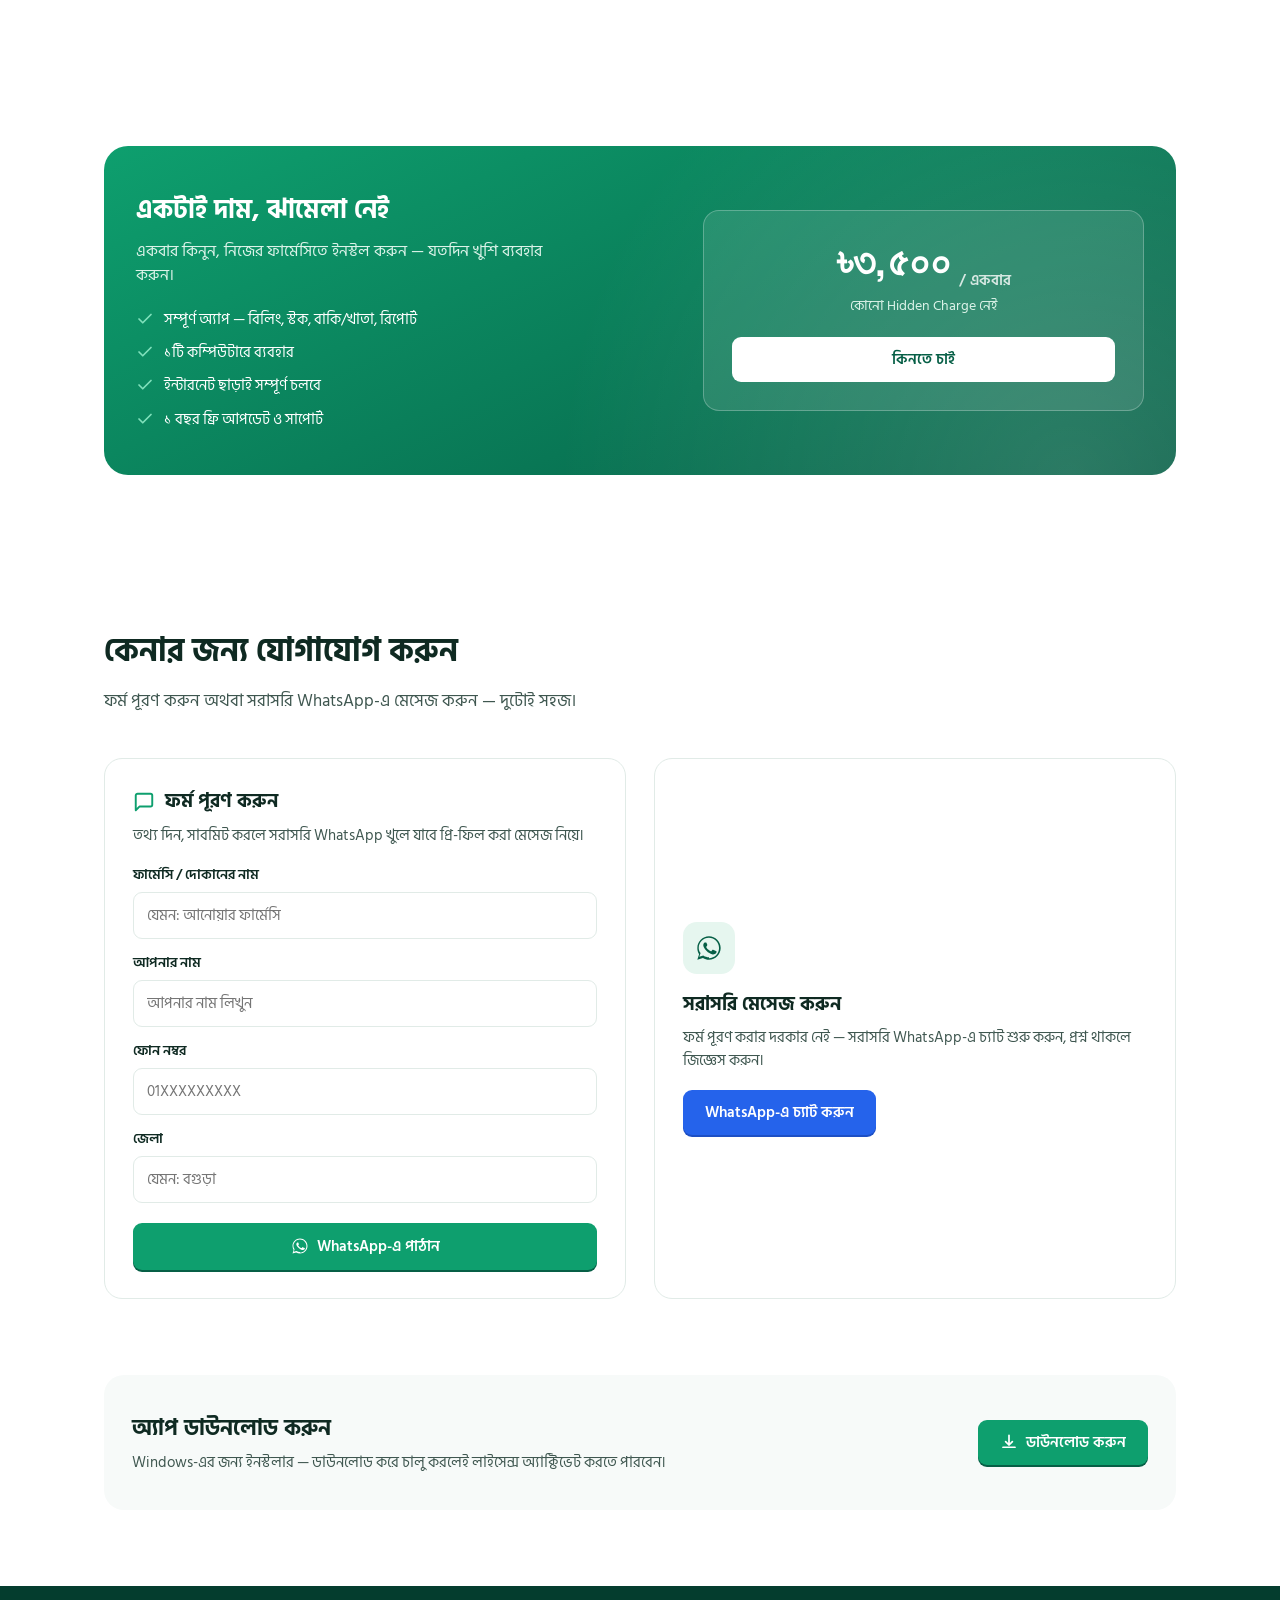
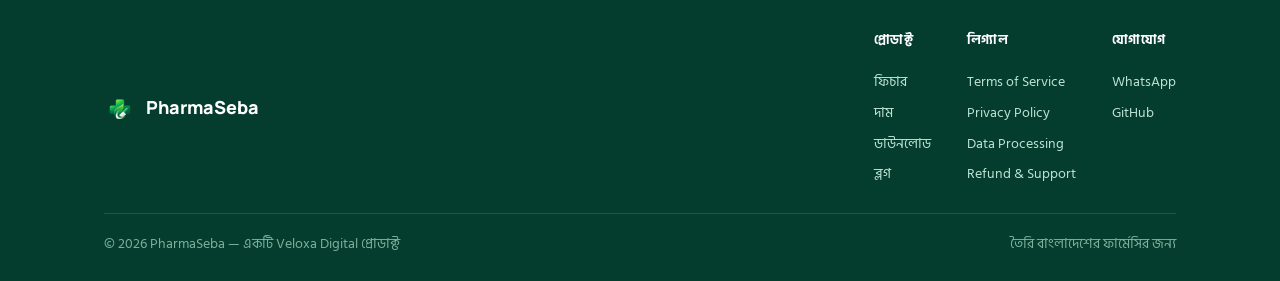
==== commit 87ffde48: "fix blog page logo paths after assets reorganize" ====
--- a/index.html
+++ b/index.html
@@ -5,10 +5,10 @@
 <meta name="viewport" content="width=device-width, initial-scale=1.0">
 <title>PharmaSeba — আপনার ফার্মেসির স্মার্ট সহকারী</title>
 <meta name="description" content="PharmaSeba — অফলাইনে চলা ফার্মেসি ম্যানেজমেন্ট সফটওয়্যার। বিলিং, স্টক, বাকি/খাতা ও রিপোর্ট, একবার কিনুন সারাজীবন ব্যবহার করুন।">
-<link rel="icon" type="image/png" href="assets/images/favicon.png">
+<link rel="icon" type="image/png" href="/assets/images/favicon.png">
 <meta property="og:title" content="PharmaSeba — আপনার ফার্মেসির স্মার্ট সহকারী">
 <meta property="og:description" content="অফলাইনে চলা ফার্মেসি ম্যানেজমেন্ট সফটওয়্যার। একবার কিনুন, সারাজীবন ব্যবহার করুন।">
-<meta property="og:image" content="assets/images/logo-mark.png">
+<meta property="og:image" content="/assets/images/logo-mark.png">
 <meta property="og:type" content="website">
 <link rel="preconnect" href="https://fonts.googleapis.com">
 <link rel="preconnect" href="https://fonts.gstatic.com" crossorigin>
@@ -288,7 +288,7 @@
 <header>
   <nav class="nav">
     <a href="#top" class="nav-brand">
-      <img src="assets/images/logo-mark.webp" alt="PharmaSeba" class="mark">
+      <img src="/assets/images/logo-mark.webp" alt="PharmaSeba" class="mark">
       <span>PharmaSeba</span>
     </a>
     <div class="nav-cta">
@@ -424,14 +424,14 @@
       </div>
 
       <div class="ss-tabs" role="tablist" id="ssTabs">
-        <button class="ss-tab" role="tab" aria-selected="true" data-src="assets/images/screenshots/dashboard.webp" data-label="ড্যাশবোর্ড">ড্যাশবোর্ড</button>
-        <button class="ss-tab" role="tab" aria-selected="false" data-src="assets/images/screenshots/pos_sale.webp" data-label="বিক্রি / পিওএস">বিক্রি / পিওএস</button>
-        <button class="ss-tab" role="tab" aria-selected="false" data-src="assets/images/screenshots/inventory.webp" data-label="স্টক">স্টক</button>
-        <button class="ss-tab" role="tab" aria-selected="false" data-src="assets/images/screenshots/medicine_catalog.webp" data-label="মেডিসিন ক্যাটালগ">মেডিসিন ক্যাটালগ</button>
-        <button class="ss-tab" role="tab" aria-selected="false" data-src="assets/images/screenshots/due_khata.webp" data-label="বাকি / খাতা">বাকি / খাতা</button>
-        <button class="ss-tab" role="tab" aria-selected="false" data-src="assets/images/screenshots/suppliers.webp" data-label="সাপ্লায়ার">সাপ্লায়ার</button>
-        <button class="ss-tab" role="tab" aria-selected="false" data-src="assets/images/screenshots/reports.webp" data-label="রিপোর্ট">রিপোর্ট</button>
-        <button class="ss-tab" role="tab" aria-selected="false" data-src="assets/images/screenshots/staff_rbac.webp" data-label="স্টাফ ও অনুমতি">স্টাফ ও অনুমতি</button>
+        <button class="ss-tab" role="tab" aria-selected="true" data-src="/assets/images/screenshots/dashboard.webp" data-label="ড্যাশবোর্ড">ড্যাশবোর্ড</button>
+        <button class="ss-tab" role="tab" aria-selected="false" data-src="/assets/images/screenshots/pos_sale.webp" data-label="বিক্রি / পিওএস">বিক্রি / পিওএস</button>
+        <button class="ss-tab" role="tab" aria-selected="false" data-src="/assets/images/screenshots/inventory.webp" data-label="স্টক">স্টক</button>
+        <button class="ss-tab" role="tab" aria-selected="false" data-src="/assets/images/screenshots/medicine_catalog.webp" data-label="মেডিসিন ক্যাটালগ">মেডিসিন ক্যাটালগ</button>
+        <button class="ss-tab" role="tab" aria-selected="false" data-src="/assets/images/screenshots/due_khata.webp" data-label="বাকি / খাতা">বাকি / খাতা</button>
+        <button class="ss-tab" role="tab" aria-selected="false" data-src="/assets/images/screenshots/suppliers.webp" data-label="সাপ্লায়ার">সাপ্লায়ার</button>
+        <button class="ss-tab" role="tab" aria-selected="false" data-src="/assets/images/screenshots/reports.webp" data-label="রিপোর্ট">রিপোর্ট</button>
+        <button class="ss-tab" role="tab" aria-selected="false" data-src="/assets/images/screenshots/staff_rbac.webp" data-label="স্টাফ ও অনুমতি">স্টাফ ও অনুমতি</button>
       </div>
 
       <div class="ss-frame">
@@ -440,7 +440,7 @@
           <span class="ss-url" id="ssUrl">PharmaSeba — ড্যাশবোর্ড</span>
         </div>
         <div class="ss-frame-body">
-          <img id="ssImg" src="assets/images/screenshots/dashboard.webp" alt="PharmaSeba ড্যাশবোর্ড স্ক্রিনশট" width="960" height="655" loading="lazy">
+          <img id="ssImg" src="/assets/images/screenshots/dashboard.webp" alt="PharmaSeba ড্যাশবোর্ড স্ক্রিনশট" width="960" height="655" loading="lazy">
         </div>
       </div>
     </div>
@@ -573,7 +573,7 @@
   <div class="wrap">
     <div class="footer-grid">
       <div class="footer-brand">
-        <img src="assets/images/footer-mark.png" alt="PharmaSeba" style="width:32px; height:32px; object-fit:contain;">
+        <img src="/assets/images/footer-mark.png" alt="PharmaSeba" style="width:32px; height:32px; object-fit:contain;">
         <span>PharmaSeba</span>
       </div>
       <div class="footer-cols">
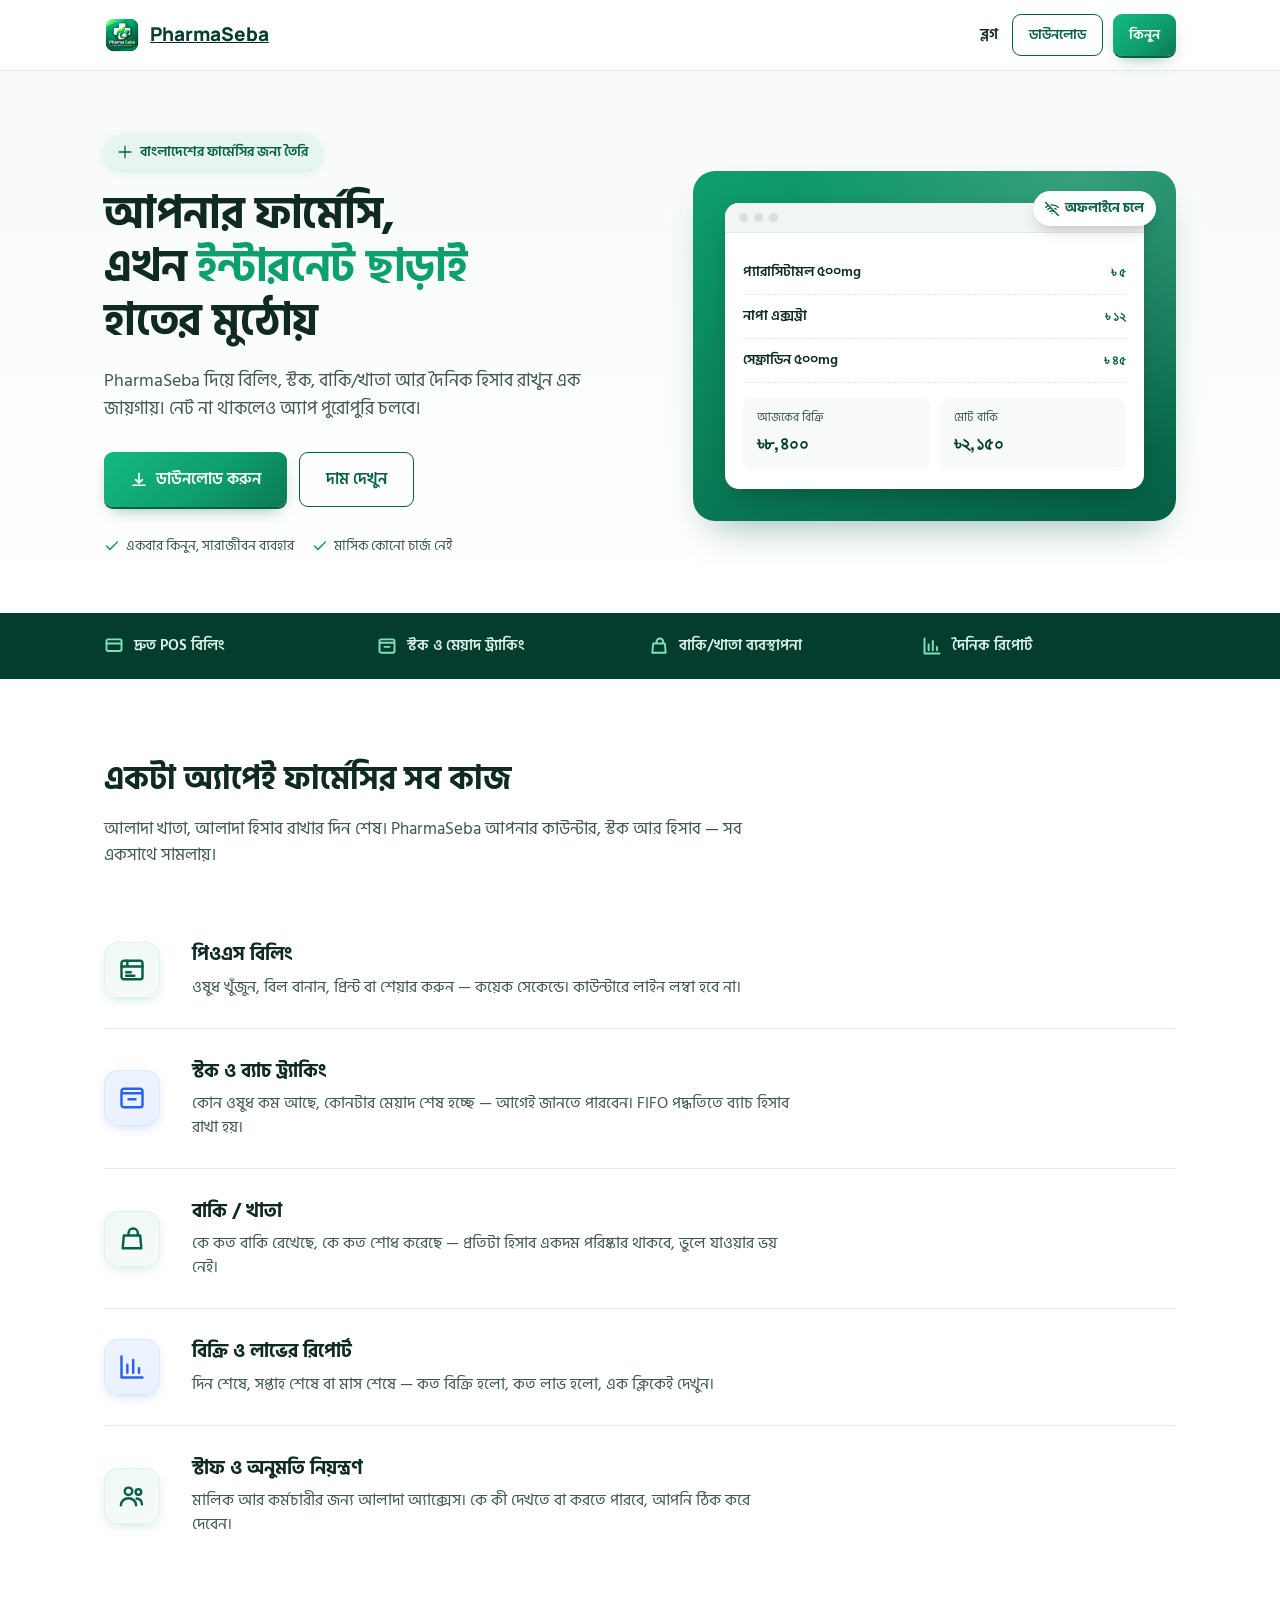
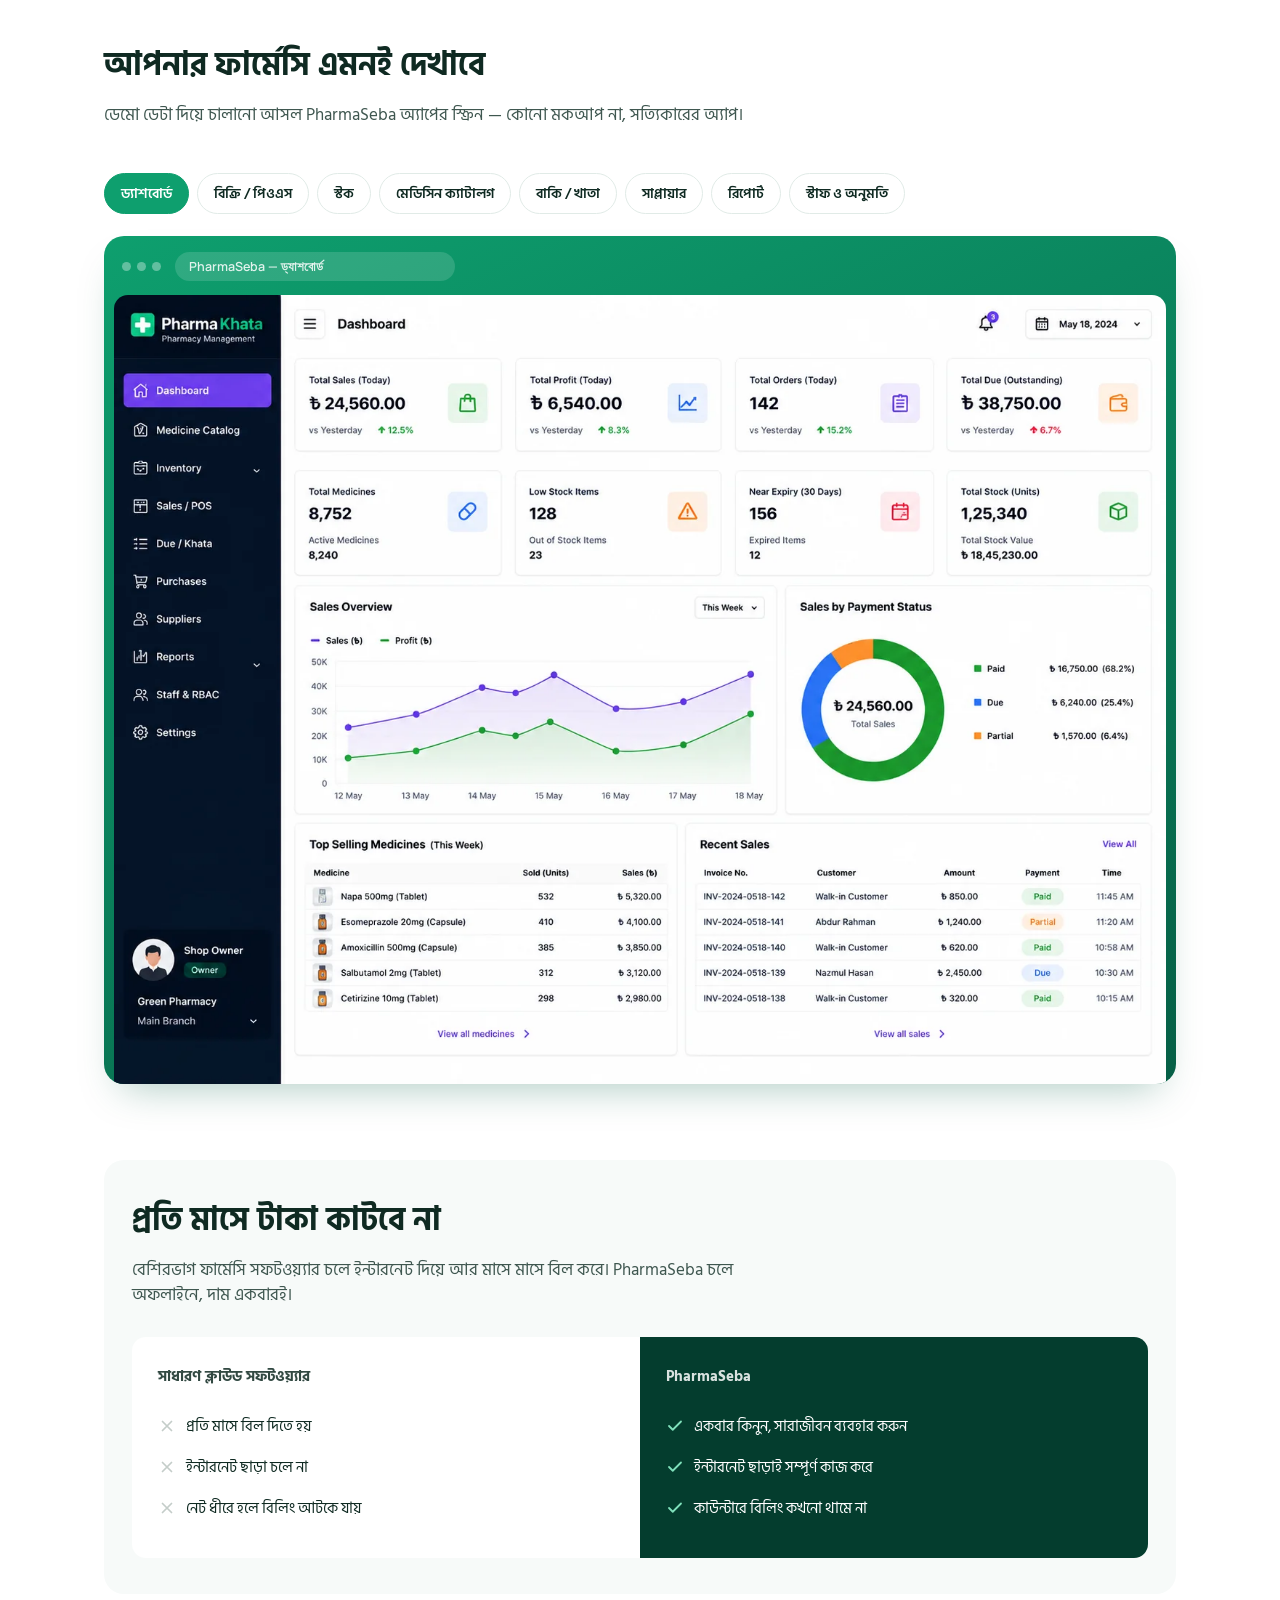
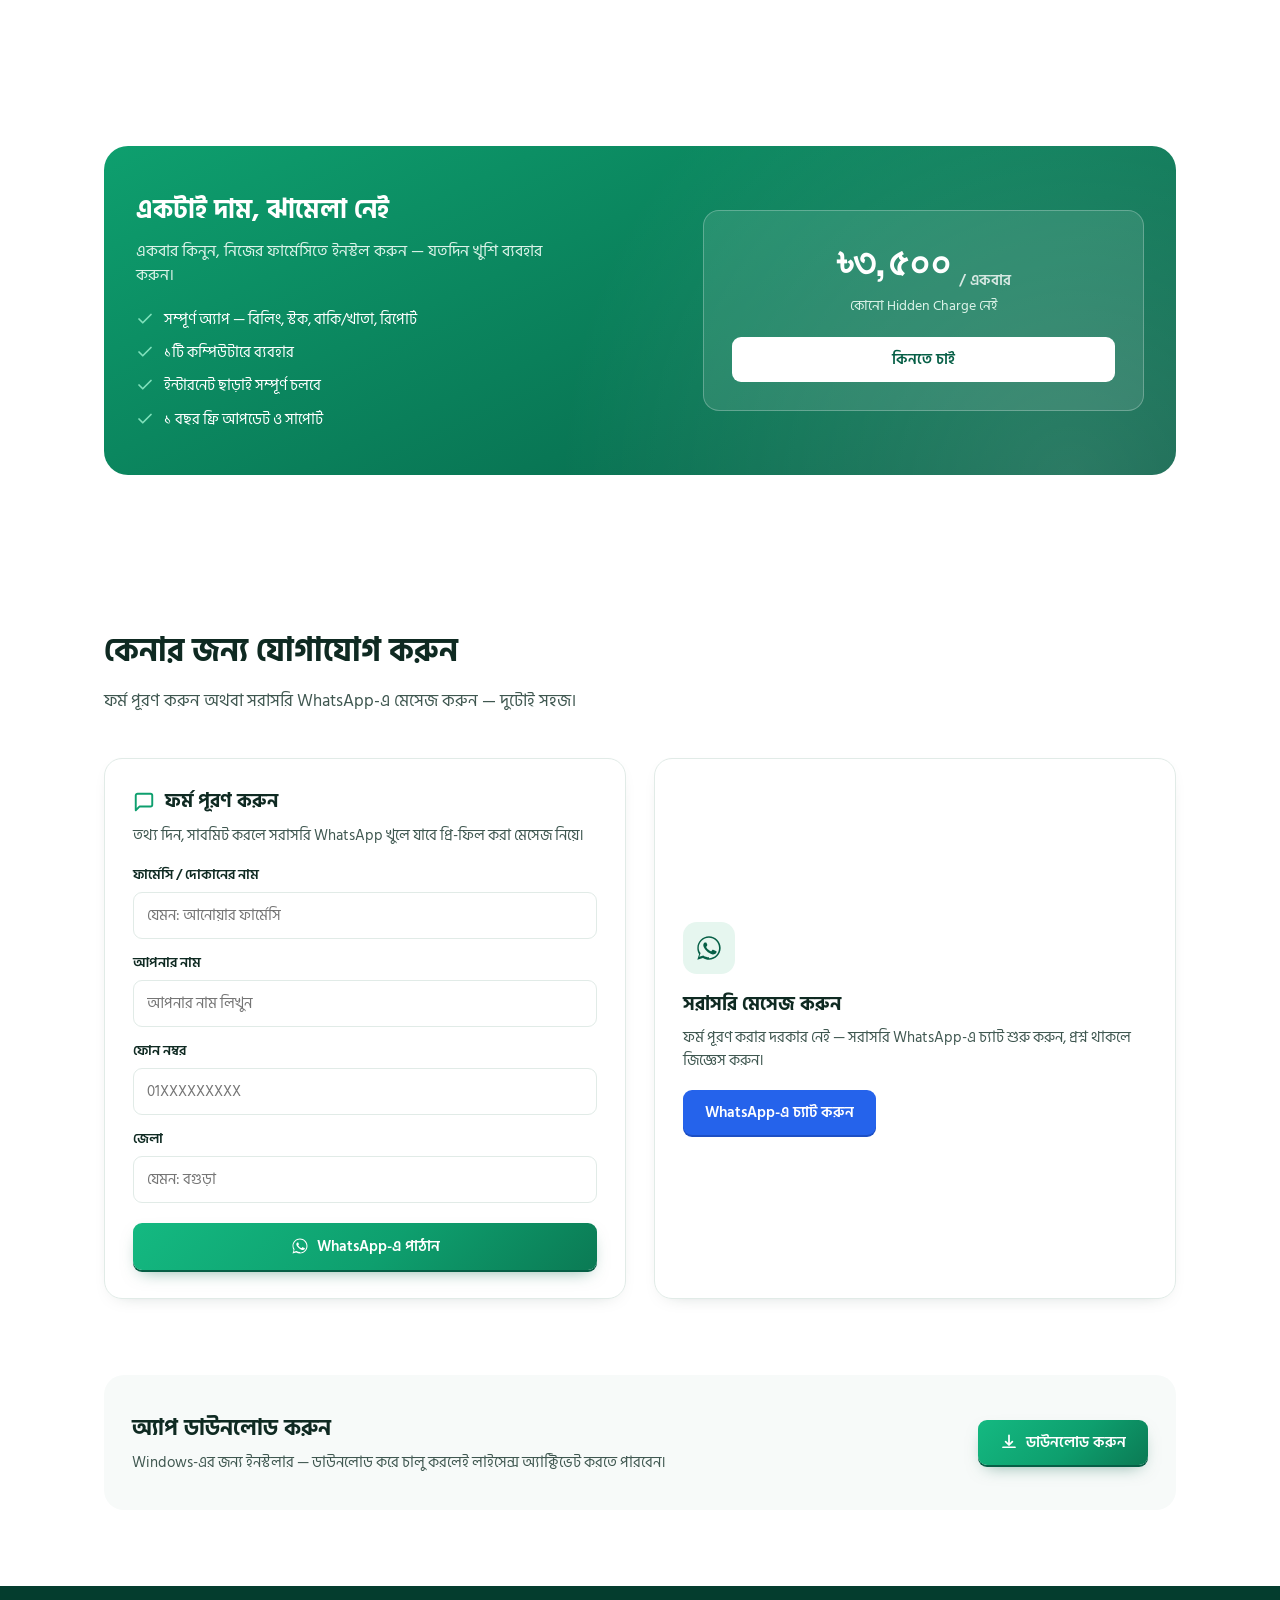
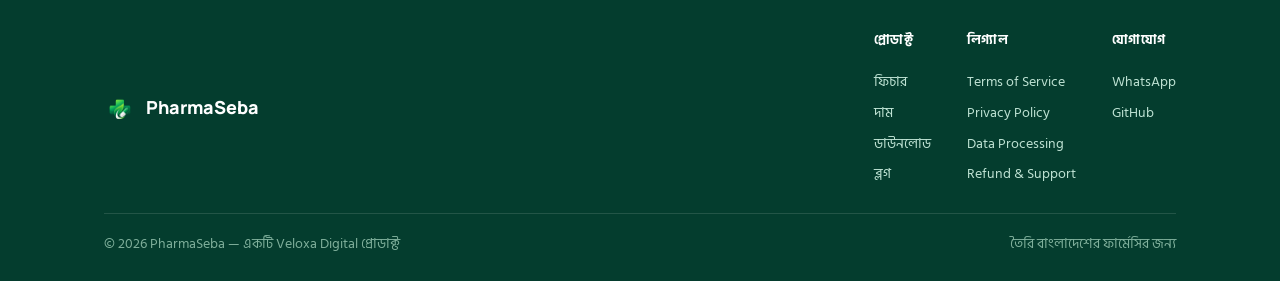
==== commit b57fc7fd: "Update index.html" ====
--- a/index.html
+++ b/index.html
@@ -1,3 +1,4 @@
+
 <!DOCTYPE html>
 <html lang="bn">
 <head>
@@ -64,8 +65,8 @@
     font-family:inherit;
   }
   .btn:active{transform:translateY(1px);}
-  .btn-primary{background:var(--green); color:#fff; box-shadow:0 2px 0 var(--green-dark);}
-  .btn-primary:hover{background:#0c8c60;}
+  .btn-primary{background:linear-gradient(135deg, #14B981 0%, var(--green) 55%, #0B7A54 100%); color:#fff; box-shadow:0 2px 0 var(--green-dark), 0 8px 18px -8px rgba(6,95,70,0.55);}
+  .btn-primary:hover{background:linear-gradient(135deg, #16C98D 0%, #0c8c60 55%, #0a6b48 100%);}
   .btn-outline{background:transparent; color:var(--green-dark); border:1.5px solid var(--green-dark);}
   .btn-outline:hover{background:var(--bg-tint);}
   .btn-blue{background:var(--blue); color:#fff; box-shadow:0 2px 0 #1d4fc4;}
@@ -87,6 +88,7 @@
     display:inline-flex; align-items:center; gap:8px;
     background:#E6F6EF; color:var(--green-dark); font-weight:600; font-size:13.5px;
     padding:7px 14px; border-radius:100px; margin-bottom:18px;
+    box-shadow:0 2px 10px -2px rgba(14,159,110,0.25);
   }
   .eyebrow-pill svg{width:14px; height:14px;}
   h1{
@@ -140,6 +142,32 @@
   }
   .offline-chip svg{width:14px;height:14px;}
 
+  /* MOBILE HERO — extra depth so first screen doesn't feel flat */
+  @media(max-width:899px){
+    .hero{
+      position:relative; overflow:hidden;
+      padding:44px 0 36px;
+    }
+    .hero::before{
+      content:''; position:absolute; top:-70px; right:-90px;
+      width:240px; height:240px; border-radius:50%;
+      background:radial-gradient(circle, rgba(14,159,110,0.20), transparent 70%);
+      z-index:0; pointer-events:none;
+    }
+    .hero::after{
+      content:''; position:absolute; bottom:-40px; left:-70px;
+      width:180px; height:180px; border-radius:50%;
+      background:radial-gradient(circle, rgba(37,99,235,0.14), transparent 70%);
+      z-index:0; pointer-events:none;
+    }
+    .hero-grid{position:relative; z-index:1;}
+    .hero-visual{padding:22px; border-radius:20px; margin-top:4px;}
+    .mock-window{transform:scale(1); }
+    h1{margin-bottom:14px;}
+    .hero p.lead{margin-bottom:22px;}
+    .hero-actions{margin-bottom:22px;}
+  }
+
   /* TRUST STRIP */
   .strip{
     background:var(--green-deeper); padding:22px 0;
@@ -169,10 +197,15 @@
   .feature-icon{
     width:56px; height:56px; border-radius:14px;
     display:flex; align-items:center; justify-content:center;
-    background:var(--bg-tint); color:var(--green-dark); flex-shrink:0;
+    background:linear-gradient(160deg, #EFFAF5 0%, var(--bg-tint) 100%);
+    color:var(--green-dark); flex-shrink:0;
+    box-shadow:0 4px 12px -4px rgba(14,159,110,0.28), inset 0 0 0 1px rgba(14,159,110,0.08);
   }
   .feature-icon svg{width:28px; height:28px;}
-  .feature-row.alt .feature-icon{background:#EAF1FE; color:var(--blue);}
+  .feature-row.alt .feature-icon{
+    background:linear-gradient(160deg, #EEF3FF 0%, #EAF1FE 100%); color:var(--blue);
+    box-shadow:0 4px 12px -4px rgba(37,99,235,0.28), inset 0 0 0 1px rgba(37,99,235,0.08);
+  }
   .feature-text h3{font-size:19px; font-weight:700; margin-bottom:6px;}
   .feature-text p{color:var(--body); font-size:15.5px; max-width:600px;}
 
@@ -219,7 +252,7 @@
   /* BUY / CONTACT */
   .buy-grid{display:grid; grid-template-columns:1fr; gap:28px;}
   @media(min-width:820px){ .buy-grid{grid-template-columns:1fr 1fr;} }
-  .buy-card{border:1px solid var(--line); border-radius:18px; padding:28px;}
+  .buy-card{border:1px solid var(--line); border-radius:18px; padding:28px; box-shadow:0 6px 20px -14px rgba(15,42,34,0.35);}
   .buy-card h3{font-size:19px; font-weight:700; margin-bottom:8px; display:flex; align-items:center; gap:10px;}
   .buy-card h3 svg{width:22px; height:22px; color:var(--green);}
   .buy-card p.desc{color:var(--body); font-size:14.5px; margin-bottom:18px;}
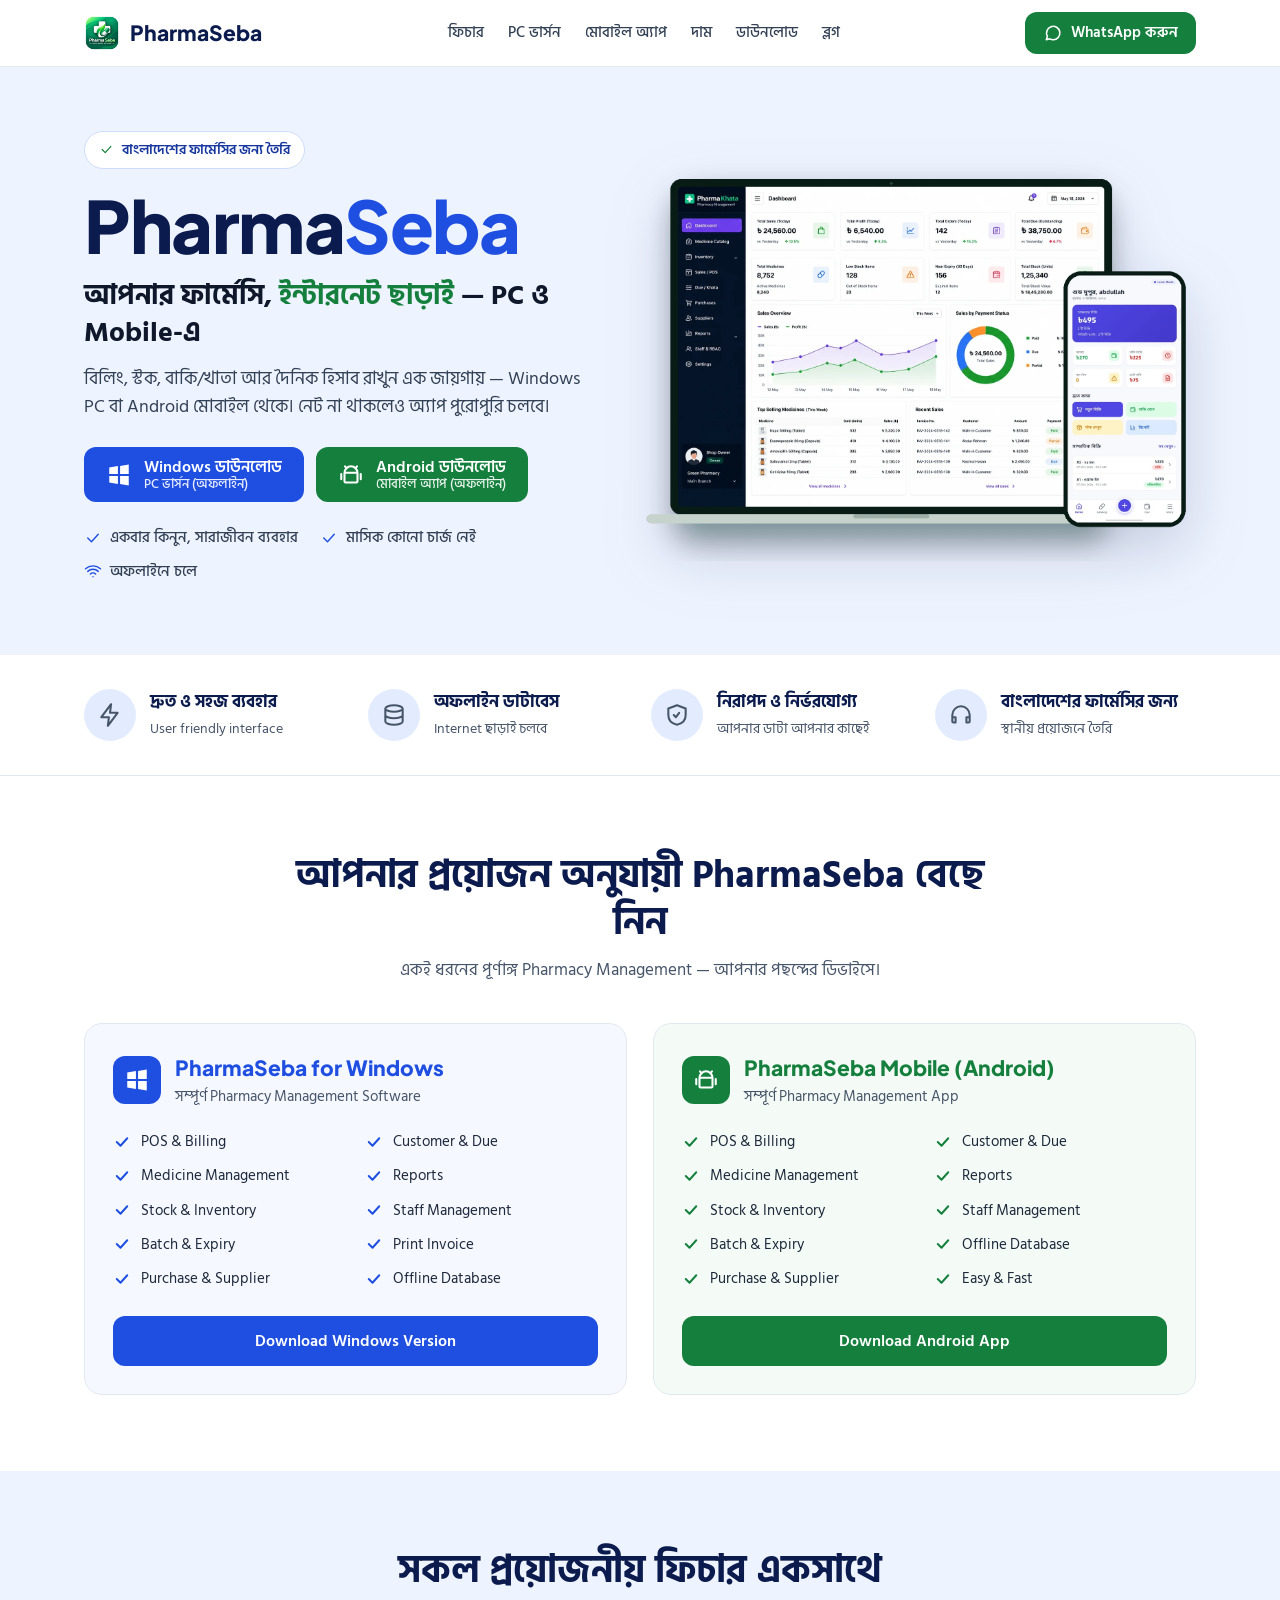
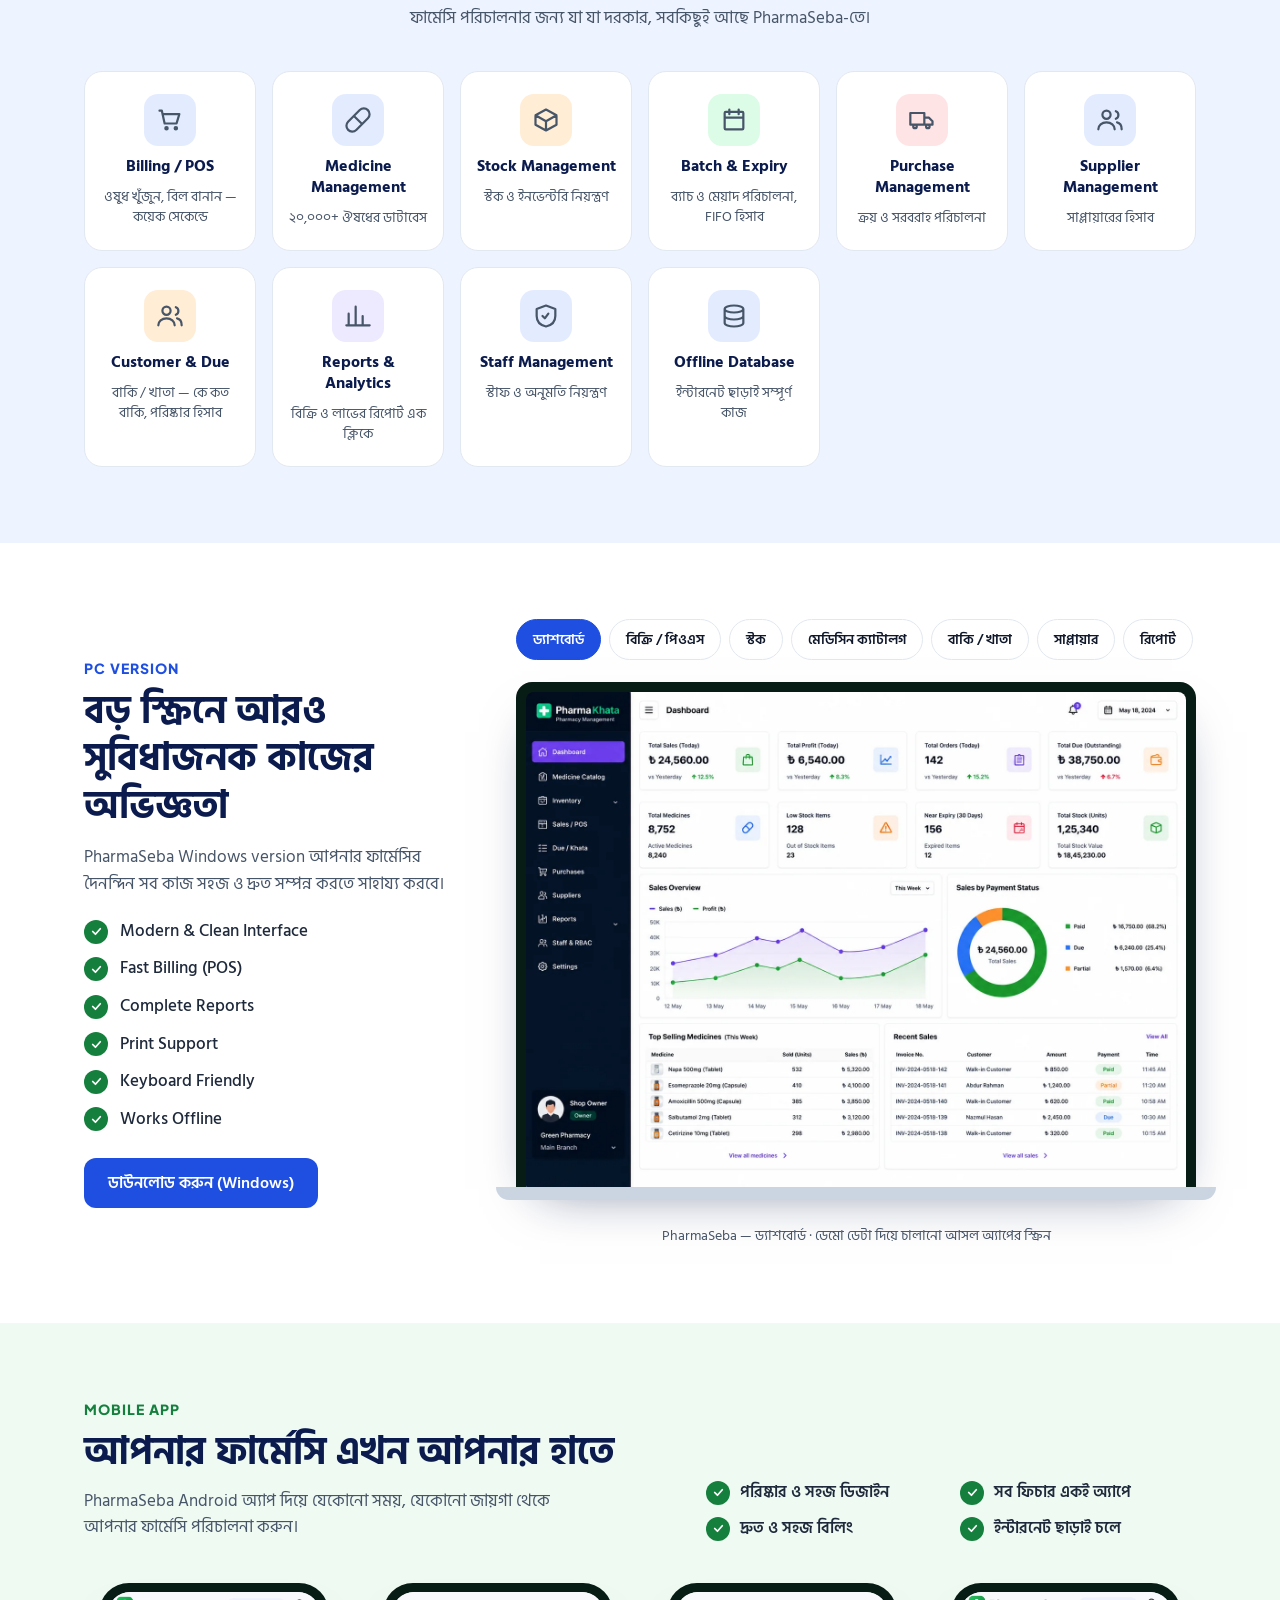
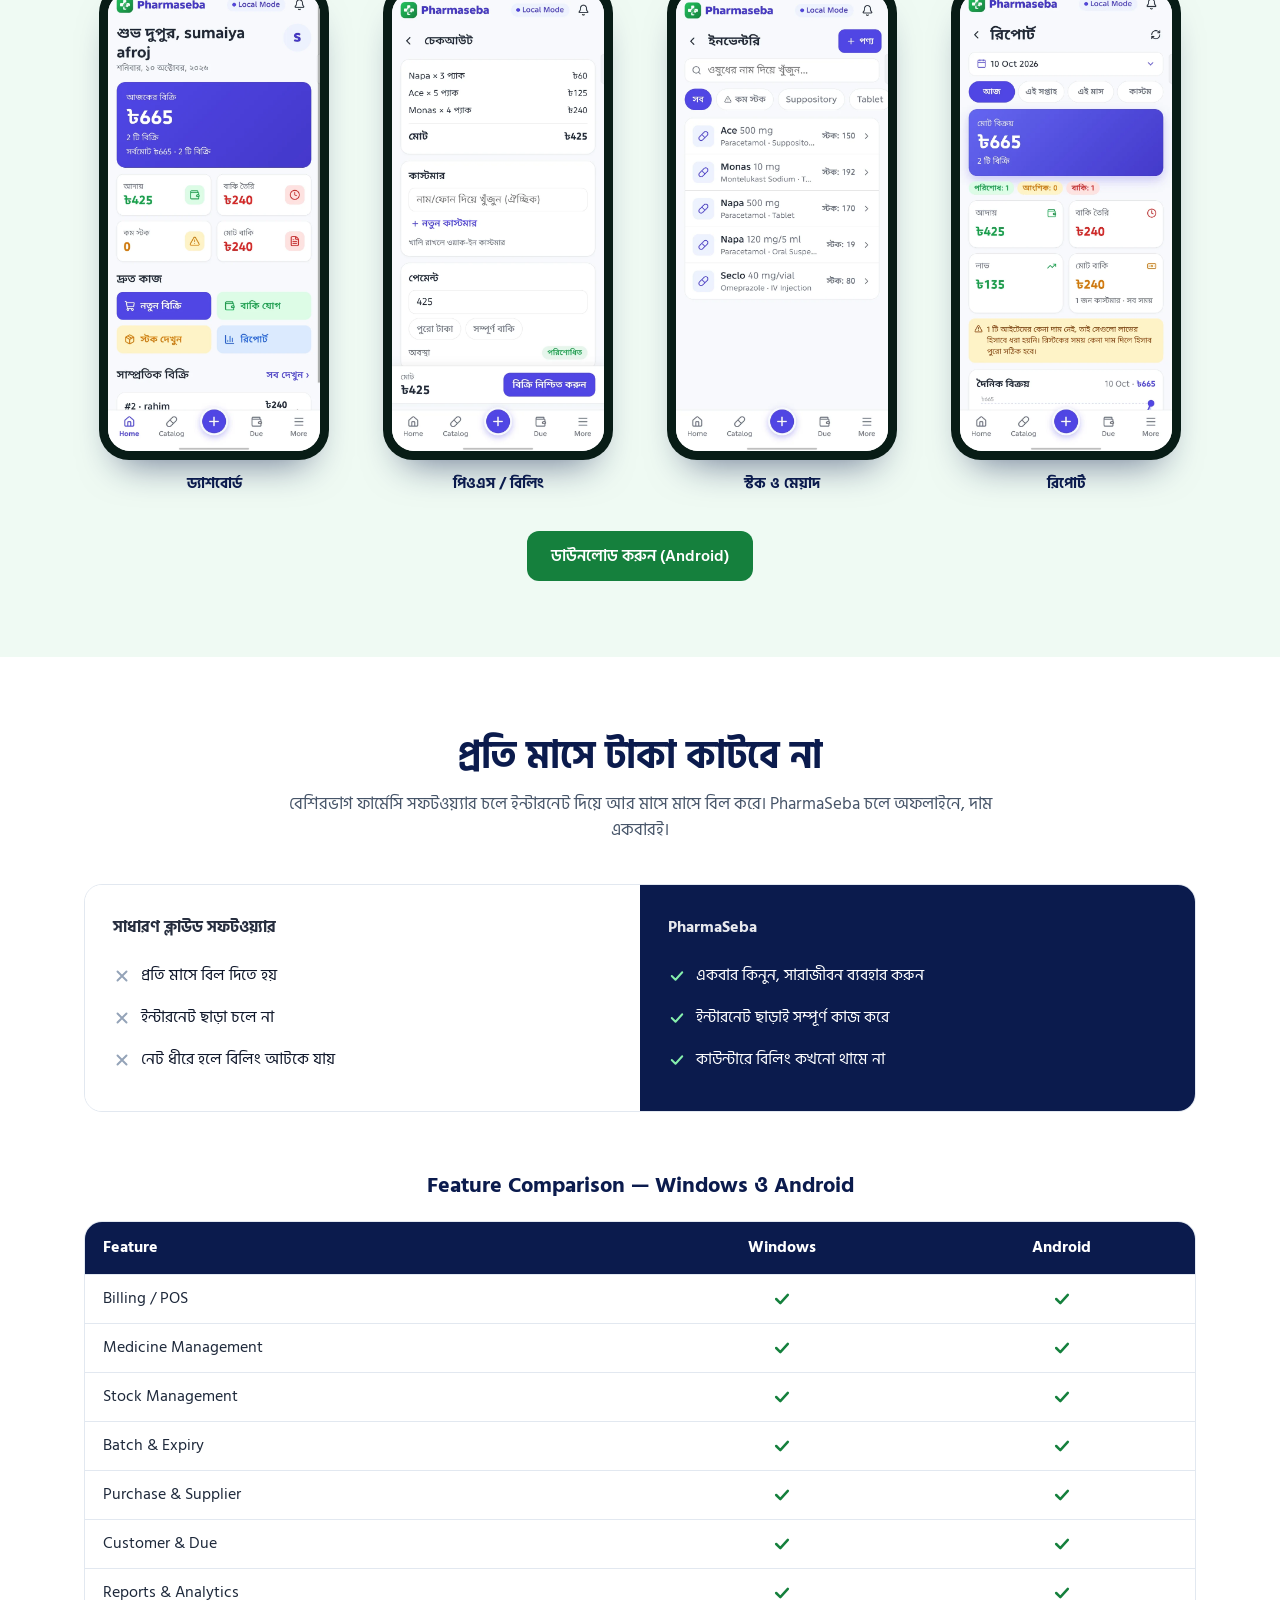
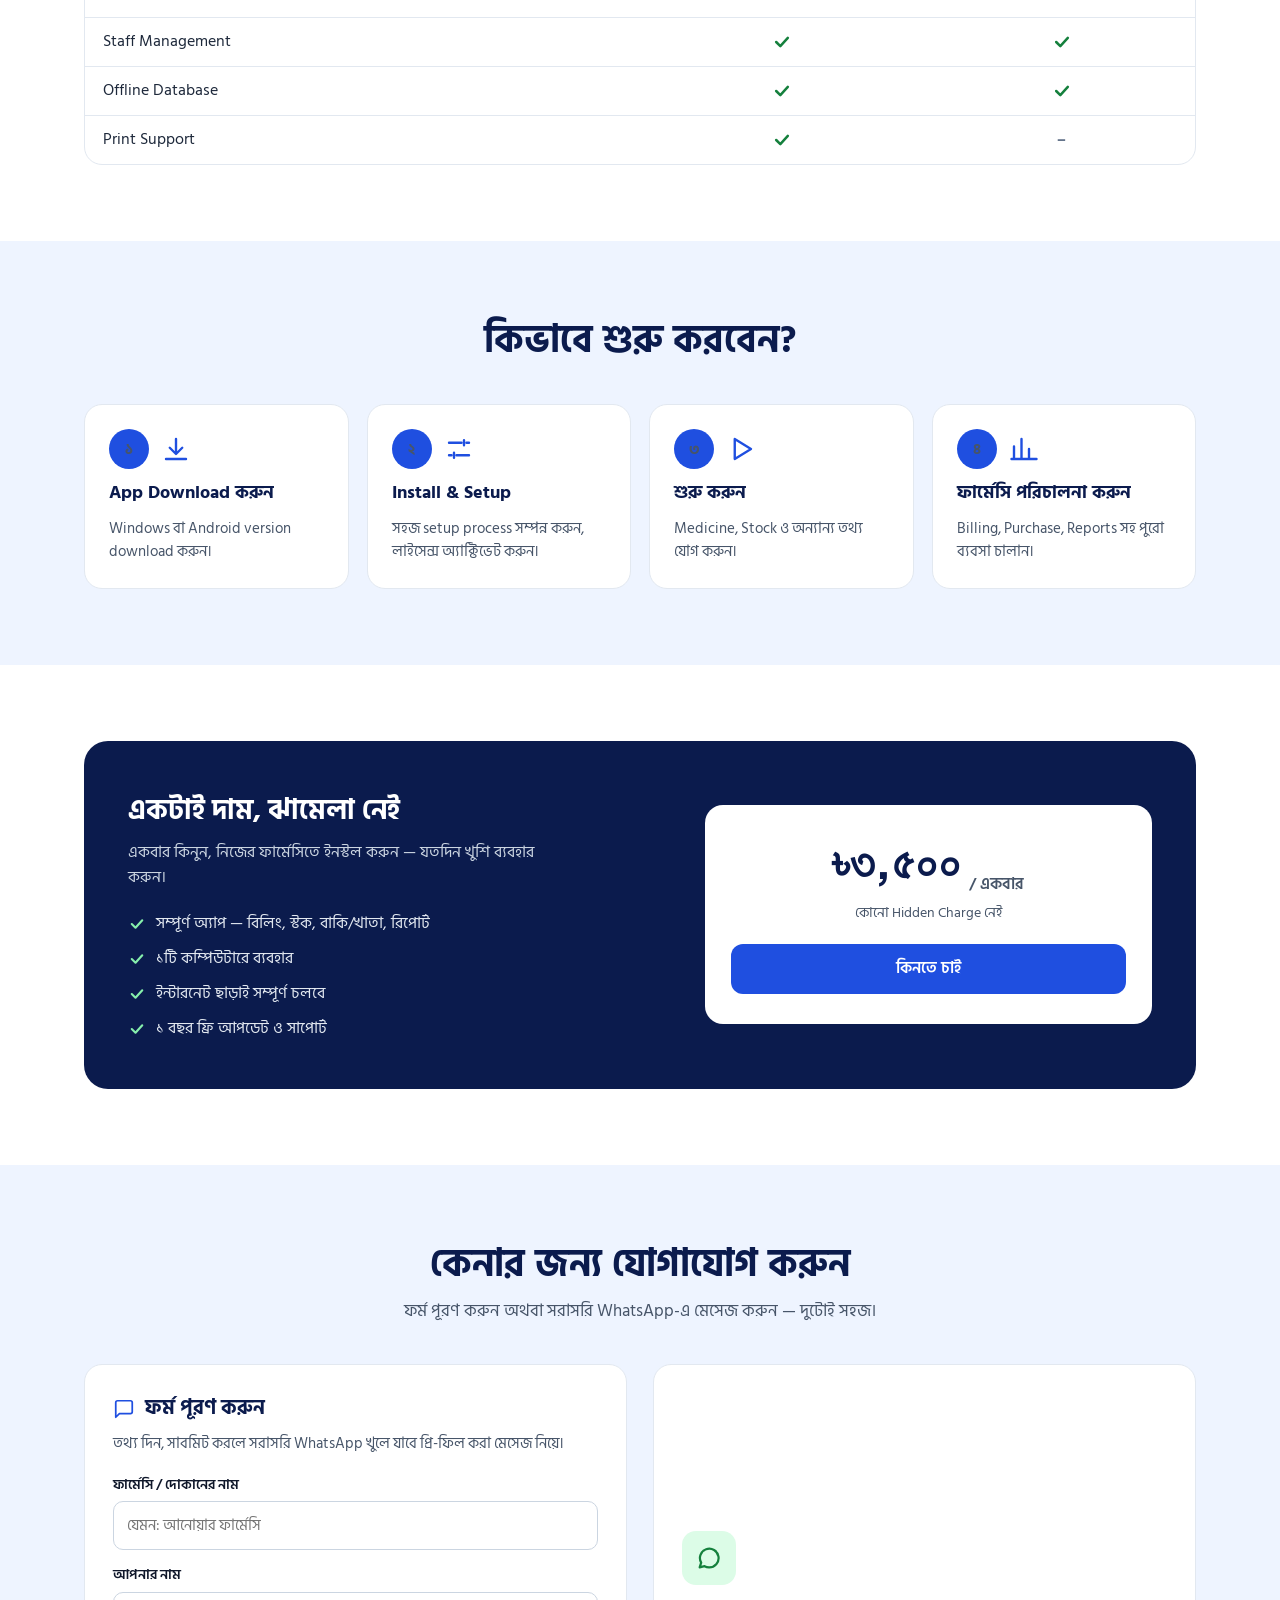
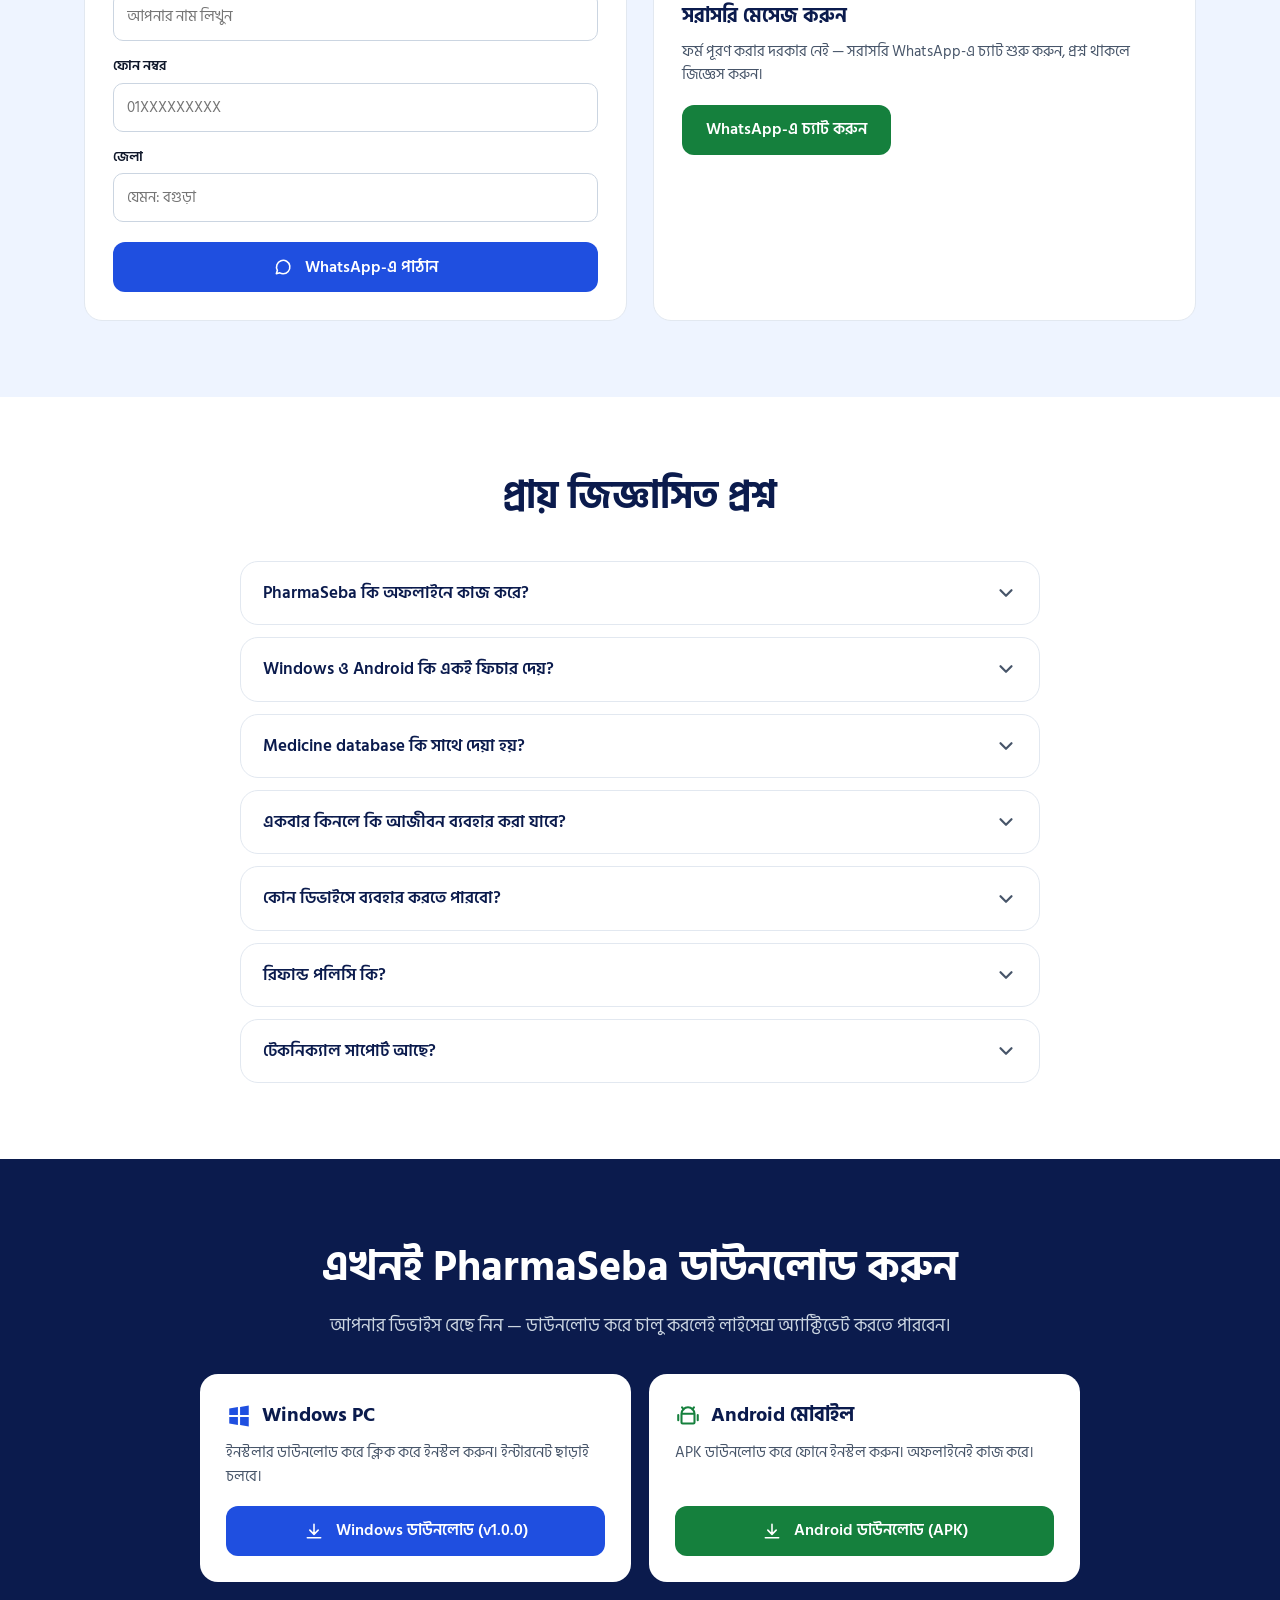
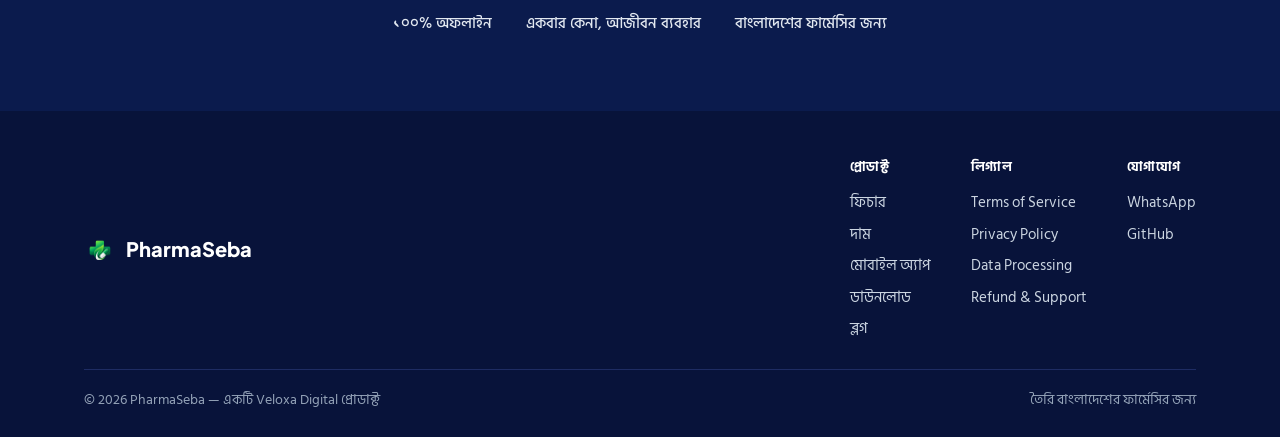
==== commit 1acf033e: "Add new home page design, theme.css and mobile screenshots" ====
--- a/index.html
+++ b/index.html
@@ -1,334 +1,335 @@
-
 <!DOCTYPE html>
 <html lang="bn">
 <head>
 <meta charset="UTF-8">
 <meta name="viewport" content="width=device-width, initial-scale=1.0">
 <title>PharmaSeba — আপনার ফার্মেসির স্মার্ট সহকারী</title>
-<meta name="description" content="PharmaSeba — অফলাইনে চলা ফার্মেসি ম্যানেজমেন্ট সফটওয়্যার। বিলিং, স্টক, বাকি/খাতা ও রিপোর্ট, একবার কিনুন সারাজীবন ব্যবহার করুন।">
+<meta name="description" content="PharmaSeba — অফলাইনে চলা ফার্মেসি ম্যানেজমেন্ট সফটওয়্যার, Windows PC ও Android মোবাইলে। বিলিং, স্টক, বাকি/খাতা ও রিপোর্ট, একবার কিনুন সারাজীবন ব্যবহার করুন।">
 <link rel="icon" type="image/png" href="/assets/images/favicon.png">
 <meta property="og:title" content="PharmaSeba — আপনার ফার্মেসির স্মার্ট সহকারী">
-<meta property="og:description" content="অফলাইনে চলা ফার্মেসি ম্যানেজমেন্ট সফটওয়্যার। একবার কিনুন, সারাজীবন ব্যবহার করুন।">
-<meta property="og:image" content="/assets/images/logo-mark.png">
+<meta property="og:description" content="অফলাইনে চলা ফার্মেসি ম্যানেজমেন্ট সফটওয়্যার — PC ও Mobile-এ। একবার কিনুন, সারাজীবন ব্যবহার করুন।">
+<meta property="og:image" content="https://pharmaseba.com/assets/images/hero-pc-mobile.webp">
 <meta property="og:type" content="website">
 <link rel="preconnect" href="https://fonts.googleapis.com">
 <link rel="preconnect" href="https://fonts.gstatic.com" crossorigin>
-<link href="https://fonts.googleapis.com/css2?family=Hind+Siliguri:wght@400;500;600;700&family=Manrope:wght@700;800&display=swap" rel="stylesheet">
+<link href="https://fonts.googleapis.com/css2?family=Hind+Siliguri:wght@400;500;600;700&amp;family=Plus+Jakarta+Sans:wght@500;700;800&amp;display=swap" rel="stylesheet">
 <style>
   :root{
-    --green: #0E9F6E;
-    --green-dark: #065F46;
-    --green-deeper: #043D2E;
-    --blue: #2563EB;
-    --bg-tint: #F7FAF9;
-    --white: #FFFFFF;
-    --ink: #0F2A22;
-    --body: #3F5750;
-    --line: #E1EBE7;
+    --blue:#1f4fe0;
+    --blue-dark:#16379e;
+    --navy:#0b1b4d;
+    --green:#15803d;
+    --tint:#eef4ff;
+    --mint:#effaf3;
+    --ink:#0f172a;
+    --body:#475569;
+    --line:#e2e8f0;
+    --amber:#b45309;
   }
   *{box-sizing:border-box; margin:0; padding:0;}
   html{scroll-behavior:smooth;}
-  body{
-    font-family:'Hind Siliguri', 'Manrope', sans-serif;
-    color:var(--ink);
-    background:var(--white);
-    line-height:1.55;
-    font-size:16px;
-  }
+  body{font-family:'Hind Siliguri','Plus Jakarta Sans',sans-serif; color:var(--ink); background:#fff; line-height:1.55; font-size:16px; overflow-x:hidden;}
   img{max-width:100%; display:block;}
   a{color:inherit;}
-  .brand-font{font-family:'Manrope','Hind Siliguri',sans-serif;}
-  .wrap{max-width:1120px; margin:0 auto; padding:0 24px;}
+  section[id]{scroll-margin-top:72px;}
+  .wrap{max-width:1160px; margin:0 auto; padding:0 24px;}
+  .ico{fill:none; stroke:currentColor; stroke-width:1.9; stroke-linecap:round; stroke-linejoin:round;}
+  .ico-fill{fill:currentColor; stroke:none;}
+  .jk{font-family:'Plus Jakarta Sans','Hind Siliguri',sans-serif;}
+
+  /* BUTTONS */
+  .btn{display:inline-flex; align-items:center; justify-content:center; gap:12px; min-height:50px; padding:10px 24px; border-radius:12px; font-weight:600; font-size:16px; text-decoration:none; border:none; cursor:pointer; color:#fff; font-family:inherit; transition:filter .15s ease, transform .15s ease;}
+  .btn:hover{filter:brightness(1.08);}
+  .btn:active{transform:translateY(1px);}
+  .btn-blue{background:var(--blue);}
+  .btn-green{background:var(--green);}
+  .btn-amber{background:var(--amber);}
+  .btn-outline{background:transparent; color:var(--blue-dark); border:1.5px solid var(--blue); }
+  .btn-outline:hover{background:var(--tint); filter:none;}
+  .btn-sm{min-height:42px; padding:8px 18px; font-size:14.5px; gap:8px;}
+  .btn-label{display:flex; flex-direction:column; align-items:flex-start; line-height:1.25; text-align:left;}
+  .btn-label small{font-size:12.5px; font-weight:500; opacity:.9;}
+  .btn svg{flex:none;}
 
   /* NAV */
-  header{
-    position:sticky; top:0; z-index:50;
-    background:rgba(255,255,255,0.92);
-    backdrop-filter:saturate(180%) blur(8px);
-    border-bottom:1px solid var(--line);
-  }
-  .nav{
-    display:flex; align-items:center; justify-content:space-between;
-    padding:14px 24px; max-width:1120px; margin:0 auto;
-  }
-  .nav-brand{display:flex; align-items:center; gap:10px;}
-  .nav-brand .mark{width:36px; height:36px; object-fit:contain;}
-  .nav-brand span{font-family:'Manrope',sans-serif; font-weight:800; font-size:19px; color:var(--green-deeper);}
-  .nav-cta{display:flex; gap:10px;}
-  .nav-blog-link{display:none; text-decoration:none; color:var(--ink); font-weight:600; font-size:14.5px; margin-right:4px;}
-  @media(min-width:640px){ .nav-blog-link{display:inline-flex; align-items:center;} }
-  .btn{
-    display:inline-flex; align-items:center; justify-content:center; gap:8px;
-    padding:11px 22px; border-radius:9px; font-weight:600; font-size:15px;
-    text-decoration:none; border:none; cursor:pointer;
-    transition:transform .15s ease, box-shadow .15s ease, background .15s ease;
-    font-family:inherit;
-  }
-  .btn:active{transform:translateY(1px);}
-  .btn-primary{background:linear-gradient(135deg, #14B981 0%, var(--green) 55%, #0B7A54 100%); color:#fff; box-shadow:0 2px 0 var(--green-dark), 0 8px 18px -8px rgba(6,95,70,0.55);}
-  .btn-primary:hover{background:linear-gradient(135deg, #16C98D 0%, #0c8c60 55%, #0a6b48 100%);}
-  .btn-outline{background:transparent; color:var(--green-dark); border:1.5px solid var(--green-dark);}
-  .btn-outline:hover{background:var(--bg-tint);}
-  .btn-blue{background:var(--blue); color:#fff; box-shadow:0 2px 0 #1d4fc4;}
-  .btn-blue:hover{background:#1e56d6;}
-  .btn-sm{padding:9px 16px; font-size:14px;}
-  .nav-cta .btn-outline{display:none;}
-  @media(min-width:640px){ .nav-cta .btn-outline{display:inline-flex;} }
+  header{position:sticky; top:0; z-index:50; background:rgba(255,255,255,.94); backdrop-filter:saturate(180%) blur(8px); border-bottom:1px solid var(--line);}
+  .nav{display:flex; align-items:center; justify-content:space-between; gap:16px; padding:12px 24px; max-width:1160px; margin:0 auto;}
+  .nav-brand{display:flex; align-items:center; gap:10px; text-decoration:none;}
+  .nav-brand img{width:36px; height:36px; object-fit:contain;}
+  .nav-brand span{font-family:'Plus Jakarta Sans',sans-serif; font-weight:800; font-size:21px; color:var(--navy);}
+  .nav-links{display:none; gap:24px; align-items:center;}
+  .nav-links a{text-decoration:none; color:#334155; font-size:15px; font-weight:500;}
+  .nav-links a:hover{color:var(--blue);}
+  @media(min-width:1000px){ .nav-links{display:flex;} }
 
   /* HERO */
-  .hero{
-    padding:64px 0 56px;
-    background:linear-gradient(180deg, var(--bg-tint) 0%, #ffffff 100%);
-  }
-  .hero-grid{
-    display:grid; grid-template-columns:1fr; gap:40px; align-items:center;
-  }
-  @media(min-width:900px){ .hero-grid{grid-template-columns:1.05fr 0.95fr; gap:56px;} }
-  .eyebrow-pill{
-    display:inline-flex; align-items:center; gap:8px;
-    background:#E6F6EF; color:var(--green-dark); font-weight:600; font-size:13.5px;
-    padding:7px 14px; border-radius:100px; margin-bottom:18px;
-    box-shadow:0 2px 10px -2px rgba(14,159,110,0.25);
-  }
-  .eyebrow-pill svg{width:14px; height:14px;}
-  h1{
-    font-size:clamp(30px, 5vw, 44px);
-    line-height:1.22; font-weight:700; color:var(--ink);
-    margin-bottom:18px; letter-spacing:-0.01em;
-  }
-  h1 .accent{color:var(--green);}
-  .hero p.lead{
-    font-size:18px; color:var(--body); max-width:520px; margin-bottom:30px;
-  }
-  .hero-actions{display:flex; flex-wrap:wrap; gap:12px; margin-bottom:28px;}
-  .hero-actions .btn{padding:14px 26px; font-size:16px;}
-  .trust-row{display:flex; flex-wrap:wrap; gap:18px; color:var(--body); font-size:14px;}
-  .trust-row span{display:flex; align-items:center; gap:6px;}
-  .trust-row svg{width:16px; height:16px; color:var(--green);}
-
-  /* HERO VISUAL */
-  .hero-visual{
-    background:linear-gradient(155deg, var(--green) 0%, var(--green-dark) 100%);
-    border-radius:22px; padding:32px;
-    position:relative; overflow:hidden;
-    box-shadow:0 20px 40px -18px rgba(6,95,70,0.45);
-  }
-  .hero-visual::before{
-    content:''; position:absolute; inset:0;
-    background:radial-gradient(circle at 80% 0%, rgba(255,255,255,0.18), transparent 55%);
-  }
-  .mock-window{
-    background:#fff; border-radius:14px; overflow:hidden; position:relative; z-index:1;
-    box-shadow:0 12px 30px -10px rgba(0,0,0,0.35);
-  }
-  .mock-bar{
-    display:flex; align-items:center; gap:6px; padding:10px 14px; background:#F1F5F3; border-bottom:1px solid var(--line);
-  }
-  .mock-bar i{width:9px; height:9px; border-radius:50%; background:#D7E2DE; display:block;}
-  .mock-body{padding:18px;}
-  .mock-row{display:flex; justify-content:space-between; align-items:center; padding:11px 0; border-bottom:1px dashed var(--line); font-size:13.5px;}
-  .mock-row:last-child{border-bottom:none;}
-  .mock-row .name{color:var(--ink); font-weight:600;}
-  .mock-row .amt{color:var(--green-dark); font-weight:700; font-family:'Manrope',sans-serif;}
-  .mock-stat-grid{display:grid; grid-template-columns:1fr 1fr; gap:10px; margin-top:14px;}
-  .mock-stat{background:var(--bg-tint); border-radius:10px; padding:12px 14px;}
-  .mock-stat .label{font-size:12px; color:var(--body);}
-  .mock-stat .value{font-family:'Manrope',sans-serif; font-weight:800; font-size:19px; color:var(--green-deeper); margin-top:2px;}
-  .offline-chip{
-    position:absolute; top:20px; right:20px; z-index:2;
-    background:#fff; color:var(--green-dark); font-weight:700; font-size:12.5px;
-    padding:8px 12px; border-radius:100px; display:flex; align-items:center; gap:6px;
-    box-shadow:0 8px 16px -6px rgba(0,0,0,0.25);
-  }
-  .offline-chip svg{width:14px;height:14px;}
-
-  /* MOBILE HERO — extra depth so first screen doesn't feel flat */
-  @media(max-width:899px){
-    .hero{
-      position:relative; overflow:hidden;
-      padding:44px 0 36px;
-    }
-    .hero::before{
-      content:''; position:absolute; top:-70px; right:-90px;
-      width:240px; height:240px; border-radius:50%;
-      background:radial-gradient(circle, rgba(14,159,110,0.20), transparent 70%);
-      z-index:0; pointer-events:none;
-    }
-    .hero::after{
-      content:''; position:absolute; bottom:-40px; left:-70px;
-      width:180px; height:180px; border-radius:50%;
-      background:radial-gradient(circle, rgba(37,99,235,0.14), transparent 70%);
-      z-index:0; pointer-events:none;
-    }
-    .hero-grid{position:relative; z-index:1;}
-    .hero-visual{padding:22px; border-radius:20px; margin-top:4px;}
-    .mock-window{transform:scale(1); }
-    h1{margin-bottom:14px;}
-    .hero p.lead{margin-bottom:22px;}
-    .hero-actions{margin-bottom:22px;}
-  }
-
-  /* TRUST STRIP */
-  .strip{
-    background:var(--green-deeper); padding:22px 0;
-  }
-  .strip-grid{
-    display:grid; grid-template-columns:repeat(2,1fr); gap:18px; color:#DCF3E9;
-  }
-  @media(min-width:700px){ .strip-grid{grid-template-columns:repeat(4,1fr);} }
-  .strip-item{display:flex; align-items:center; gap:10px; font-size:14.5px; font-weight:600;}
-  .strip-item svg{width:20px; height:20px; flex-shrink:0; color:#7FE0BB;}
-
-  /* SECTION HEADS */
+  .hero{background:var(--tint); padding:64px 0 72px;}
+  .hero-grid{display:grid; grid-template-columns:1fr; gap:44px; align-items:center;}
+  @media(min-width:960px){ .hero-grid{grid-template-columns:1fr 1.1fr; gap:40px;} }
+  .pill{display:inline-flex; align-items:center; gap:8px; background:#fff; color:var(--blue-dark); font-weight:600; font-size:14px; padding:7px 14px; border-radius:100px; border:1px solid #cfdcfb; margin-bottom:18px;}
+  .pill svg{width:15px; height:15px; color:var(--green);}
+  .hero h1{font-family:'Plus Jakarta Sans',sans-serif; font-weight:800; font-size:clamp(42px,7vw,72px); line-height:1.05; letter-spacing:-.02em; color:var(--navy);}
+  .hero h1 span{color:var(--blue);}
+  .hero .tagline{margin-top:16px; font-size:clamp(21px,3vw,28px); font-weight:700; line-height:1.3; color:var(--ink);}
+  .hero .tagline b{color:var(--green);}
+  .hero .lead{margin-top:14px; font-size:18px; color:#334155; max-width:540px;}
+  .hero-actions{margin-top:26px; display:flex; flex-wrap:wrap; gap:12px;}
+  .hero-actions .btn{padding:10px 22px;}
+  .badges{margin-top:24px; list-style:none; display:flex; flex-wrap:wrap; gap:10px 22px; color:#334155; font-size:15px; font-weight:500;}
+  .badges li{display:flex; align-items:center; gap:8px;}
+  .badges svg{width:18px; height:18px; color:var(--blue);}
+  .hero-img img{width:100%; height:auto; max-width:700px; margin:0 auto; filter:drop-shadow(0 22px 30px rgba(11,27,77,.18));}
+
+  /* TRUST */
+  .trust{padding:34px 0; border-bottom:1px solid var(--line);}
+  .trust-grid{display:grid; grid-template-columns:repeat(auto-fit,minmax(240px,1fr)); gap:22px;}
+  .trust-item{display:flex; align-items:center; gap:14px;}
+  .trust-ic{flex:none; width:52px; height:52px; border-radius:50%; background:#e3ecff; color:var(--blue); display:flex; align-items:center; justify-content:center;}
+  .trust-ic svg{width:26px; height:26px;}
+  .trust-item b{display:block; font-size:17px; color:var(--navy);}
+  .trust-item span{font-size:14px; color:var(--body);}
+
+  /* SECTIONS */
   .section{padding:76px 0;}
-  .section-head{max-width:640px; margin-bottom:44px;}
-  .section-head h2{font-size:clamp(24px,3.4vw,32px); font-weight:700; margin-bottom:12px;}
-  .section-head p{color:var(--body); font-size:16.5px;}
-
-  /* FEATURES ZIGZAG */
-  .feature-row{
-    display:grid; grid-template-columns:1fr; gap:20px; align-items:center;
-    padding:28px 0; border-bottom:1px solid var(--line);
-  }
-  .feature-row:last-child{border-bottom:none;}
-  @media(min-width:760px){
-    .feature-row{grid-template-columns:64px 1fr; gap:24px;}
-  }
-  .feature-icon{
-    width:56px; height:56px; border-radius:14px;
-    display:flex; align-items:center; justify-content:center;
-    background:linear-gradient(160deg, #EFFAF5 0%, var(--bg-tint) 100%);
-    color:var(--green-dark); flex-shrink:0;
-    box-shadow:0 4px 12px -4px rgba(14,159,110,0.28), inset 0 0 0 1px rgba(14,159,110,0.08);
-  }
-  .feature-icon svg{width:28px; height:28px;}
-  .feature-row.alt .feature-icon{
-    background:linear-gradient(160deg, #EEF3FF 0%, #EAF1FE 100%); color:var(--blue);
-    box-shadow:0 4px 12px -4px rgba(37,99,235,0.28), inset 0 0 0 1px rgba(37,99,235,0.08);
-  }
-  .feature-text h3{font-size:19px; font-weight:700; margin-bottom:6px;}
-  .feature-text p{color:var(--body); font-size:15.5px; max-width:600px;}
-
-  /* COMPARISON */
-  .compare-wrap{background:var(--bg-tint); border-radius:20px; padding:36px 28px;}
-  .compare-grid{display:grid; grid-template-columns:1fr; gap:0; border-radius:14px; overflow:hidden;}
-  @media(min-width:720px){ .compare-grid{grid-template-columns:1fr 1fr;} }
-  .compare-col{background:#fff; padding:28px 26px;}
-  .compare-col.win{background:var(--green-deeper); color:#fff;}
-  .compare-col h4{font-size:15px; text-transform:none; font-weight:700; margin-bottom:18px; opacity:.85;}
-  .compare-col ul{list-style:none;}
-  .compare-col li{display:flex; gap:10px; align-items:flex-start; font-size:15px; padding:9px 0;}
-  .compare-col li svg{width:18px; height:18px; flex-shrink:0; margin-top:2px;}
-  .compare-col:not(.win) li svg{color:#C4CDC9;}
-  .compare-col.win li svg{color:#7FE0BB;}
+  .sec-head{text-align:center; max-width:720px; margin:0 auto 40px;}
+  .sec-head h2{font-size:clamp(26px,4vw,38px); font-weight:700; color:var(--navy); line-height:1.25;}
+  .sec-head p{margin-top:10px; font-size:17px; color:var(--body);}
+  .eyebrow{font-family:'Plus Jakarta Sans',sans-serif; font-weight:800; font-size:14px; letter-spacing:.07em; text-transform:uppercase;}
+  .card{background:#fff; border:1px solid var(--line); border-radius:18px;}
+  .checks{list-style:none; display:grid; gap:12px;}
+  .checks li{display:flex; align-items:center; gap:12px; font-size:16.5px; color:#1e293b; font-weight:500;}
+  .tick{flex:none; width:24px; height:24px; border-radius:50%; background:var(--green); color:#fff; display:inline-flex; align-items:center; justify-content:center;}
+  .tick svg{width:13px; height:13px; stroke-width:3.2;}
+
+  /* PLATFORMS */
+  .plat-grid{display:grid; grid-template-columns:repeat(auto-fit,minmax(min(100%,440px),1fr)); gap:26px;}
+  .plat{padding:28px;}
+  .plat.win{background:#f5f8ff;}
+  .plat.and{background:#f4fbf6;}
+  .plat-top{display:flex; align-items:center; gap:14px;}
+  .plat-ic{width:48px; height:48px; border-radius:12px; color:#fff; display:flex; align-items:center; justify-content:center;}
+  .plat-ic svg{width:26px; height:26px;}
+  .win .plat-ic{background:var(--blue);} .and .plat-ic{background:var(--green);}
+  .plat h3{font-family:'Plus Jakarta Sans',sans-serif; font-weight:800; font-size:21px;}
+  .win h3{color:var(--blue);} .and h3{color:var(--green);}
+  .plat-top p{font-size:15px; color:var(--body);}
+  .plat ul{margin:22px 0 0; list-style:none; display:grid; grid-template-columns:repeat(auto-fit,minmax(190px,1fr)); gap:11px 18px;}
+  .plat li{display:flex; align-items:center; gap:10px; font-size:15px; color:#1e293b;}
+  .plat li svg{width:18px; height:18px; stroke-width:2.6; flex:none;}
+  .win li svg{color:var(--blue);} .and li svg{color:var(--green);}
+  .plat .btn{margin-top:26px; width:100%;}
+
+  /* FEATURES */
+  .feat-wrap{background:var(--tint);}
+  .feat-grid{display:grid; grid-template-columns:repeat(auto-fit,minmax(168px,1fr)); gap:16px;}
+  .feat{padding:22px 14px; text-align:center; display:flex; flex-direction:column; align-items:center; gap:10px; transition:transform .15s ease, box-shadow .15s ease;}
+  .feat:hover{transform:translateY(-3px); box-shadow:0 14px 26px -18px rgba(11,27,77,.5);}
+  .feat-ic{width:52px; height:52px; border-radius:14px; display:flex; align-items:center; justify-content:center;}
+  .feat-ic svg{width:28px; height:28px;}
+  .feat b{font-size:16px; color:var(--navy); line-height:1.3;}
+  .feat span{font-size:14px; color:var(--body); line-height:1.45;}
+  .c-blue{background:#e3ecff; color:#1f4fe0;} .c-amber{background:#ffedd5; color:#b45309;} .c-green{background:#dcfce7; color:#15803d;} .c-rose{background:#ffe4e6; color:#be123c;} .c-violet{background:#ede9fe; color:#6d28d9;}
+
+  /* WINDOWS VIEWER */
+  .win-grid{display:grid; grid-template-columns:1fr; gap:44px; align-items:center;}
+  @media(min-width:1000px){ .win-grid{grid-template-columns:.8fr 1.4fr;} }
+  .win-copy h2{margin-top:8px; font-size:clamp(28px,4vw,38px); font-weight:700; line-height:1.25; color:var(--navy);}
+  .win-copy p{margin:14px 0 22px; font-size:17px; color:var(--body);}
+  .win-copy .btn{margin-top:26px;}
+  .ss-tabs{display:flex; gap:8px; margin-bottom:18px; overflow-x:auto; padding-bottom:4px; scrollbar-width:thin;}
+  .ss-tab{flex:none; border:1.5px solid var(--line); background:#fff; color:var(--ink); padding:8px 16px; min-height:40px; border-radius:100px; font-size:14px; font-weight:600; font-family:inherit; cursor:pointer; transition:background .15s ease, color .15s ease, border-color .15s ease;}
+  .ss-tab:hover{border-color:var(--blue);}
+  .ss-tab[aria-selected="true"]{background:var(--blue); border-color:var(--blue); color:#fff;}
+  .laptop{position:relative; padding-bottom:16px;}
+  .laptop-lid{background:#081c16; border-radius:16px 16px 0 0; padding:10px 10px 0; box-shadow:0 26px 50px -24px rgba(11,27,77,.55);}
+  .laptop-screen{background:#fff; border-radius:8px 8px 0 0; overflow:hidden; line-height:0;}
+  .laptop-screen img{width:100%; height:auto; display:block;}
+  .laptop-base{height:13px; background:#cbd5e1; border-radius:0 0 18px 18px; margin:0 -3%;}
+  .ss-cap{margin-top:10px; font-size:13.5px; color:var(--body); text-align:center;}
+
+  /* MOBILE */
+  .mob{background:var(--mint);}
+  .mob-head{display:grid; grid-template-columns:1fr; gap:24px; align-items:end; margin-bottom:42px;}
+  @media(min-width:900px){ .mob-head{grid-template-columns:1.1fr .9fr;} }
+  .mob-head h2{margin-top:8px; font-size:clamp(28px,4vw,38px); font-weight:700; line-height:1.25; color:var(--navy);}
+  .mob-head p{margin-top:12px; font-size:17px; color:var(--body); max-width:520px;}
+  .mob-points{list-style:none; display:grid; grid-template-columns:1fr 1fr; gap:12px 18px;}
+  .mob-points li{display:flex; align-items:center; gap:10px; font-size:15.5px; font-weight:600; color:#1e293b;}
+  .phone-grid{display:grid; grid-template-columns:repeat(2,1fr); gap:28px 16px; align-items:start;}
+  @media(min-width:760px){ .phone-grid{grid-template-columns:repeat(4,1fr); gap:24px;} }
+  .phone-item{display:flex; flex-direction:column; align-items:center; gap:12px;}
+  .phone{width:100%; max-width:230px; background:#081c16; border-radius:30px; padding:9px; box-shadow:0 22px 38px -20px rgba(11,27,77,.6);}
+  .phone-screen{background:#fff; border-radius:22px; overflow:hidden; aspect-ratio:9/19.5; position:relative; display:flex; align-items:center; justify-content:center;}
+  .phone-screen img{width:100%; height:100%; object-fit:cover; object-position:top;}
+  .ph-fallback{display:none; padding:16px; text-align:center; font-size:13px; color:var(--body); font-weight:600;}
+  .phone-screen.missing img{display:none;}
+  .phone-screen.missing .ph-fallback{display:block;}
+  .phone-item figcaption{font-size:15px; font-weight:700; color:var(--navy);}
+  .mob-cta{margin-top:36px; text-align:center;}
+
+  /* COMPARE */
+  .cmp-grid{display:grid; grid-template-columns:1fr; border-radius:18px; overflow:hidden; border:1px solid var(--line);}
+  @media(min-width:720px){ .cmp-grid{grid-template-columns:1fr 1fr;} }
+  .cmp-col{padding:30px 28px; background:#fff;}
+  .cmp-col.win{background:var(--navy); color:#fff;}
+  .cmp-col h4{font-size:16px; font-weight:700; margin-bottom:16px; opacity:.9;}
+  .cmp-col ul{list-style:none;}
+  .cmp-col li{display:flex; gap:10px; align-items:flex-start; font-size:15.5px; padding:9px 0;}
+  .cmp-col li svg{width:18px; height:18px; flex:none; margin-top:3px; stroke-width:2.6;}
+  .cmp-col:not(.win) li svg{color:#94a3b8;}
+  .cmp-col.win li svg{color:#86efac;}
+  .tbl-title{margin:56px 0 18px; text-align:center; font-size:22px; font-weight:700; color:var(--navy);}
+  .tbl-box{overflow-x:auto; border:1px solid var(--line); border-radius:18px;}
+  table.cmp{width:100%; border-collapse:collapse; min-width:440px; font-size:15.5px;}
+  table.cmp th{background:var(--navy); color:#fff; padding:14px 18px; text-align:center; font-weight:700;}
+  table.cmp th:first-child{text-align:left;}
+  table.cmp td{padding:12px 18px; border-top:1px solid var(--line); text-align:center; color:#1e293b;}
+  table.cmp td:first-child{text-align:left;}
+  table.cmp svg{width:20px; height:20px; color:var(--green); stroke-width:3; display:inline-block; vertical-align:middle;}
+  .dash{color:#64748b; font-weight:700;}
+
+  /* STEPS */
+  .steps-wrap{background:var(--tint);}
+  .steps{display:grid; grid-template-columns:repeat(auto-fit,minmax(230px,1fr)); gap:18px;}
+  .step{padding:24px; display:flex; flex-direction:column; gap:10px;}
+  .step-top{display:flex; align-items:center; gap:12px;}
+  .step-n{width:40px; height:40px; border-radius:50%; background:var(--blue); color:#fff; font-weight:800; display:flex; align-items:center; justify-content:center;}
+  .step-top svg{width:30px; height:30px; color:var(--blue);}
+  .step b{font-size:18px; color:var(--navy);}
+  .step span{font-size:15px; color:var(--body);}
 
   /* PRICING */
-  .price-panel{
-    background:linear-gradient(155deg, var(--green) 0%, var(--green-dark) 100%);
-    border-radius:24px; padding:44px 32px; color:#fff;
-    display:grid; grid-template-columns:1fr; gap:28px;
-    position:relative; overflow:hidden;
-  }
-  @media(min-width:800px){ .price-panel{grid-template-columns:1.1fr 0.9fr; align-items:center;} }
-  .price-panel::before{
-    content:''; position:absolute; inset:0;
-    background:radial-gradient(circle at 90% 100%, rgba(255,255,255,0.15), transparent 50%);
-  }
-  .price-left{position:relative; z-index:1;}
-  .price-left h3{font-size:26px; font-weight:700; margin-bottom:10px;}
-  .price-left p{color:#DCF3E9; font-size:15.5px; max-width:420px;}
-  .price-list{list-style:none; margin-top:20px; display:grid; gap:10px;}
-  .price-list li{display:flex; gap:10px; font-size:15px; align-items:flex-start;}
-  .price-list svg{width:18px; height:18px; color:#7FE0BB; flex-shrink:0; margin-top:2px;}
-  .price-right{
-    background:rgba(255,255,255,0.1); border:1px solid rgba(255,255,255,0.25);
-    border-radius:16px; padding:28px; text-align:center; position:relative; z-index:1;
-  }
-  .price-tag{font-family:'Manrope',sans-serif; font-weight:800; font-size:42px; line-height:1;}
-  .price-tag sub{font-family:'Hind Siliguri',sans-serif; font-weight:600; font-size:15px; opacity:.8;}
-  .price-note{font-size:13.5px; color:#DCF3E9; margin:8px 0 20px;}
-  .price-right .btn{width:100%;}
-
-  /* BUY / CONTACT */
-  .buy-grid{display:grid; grid-template-columns:1fr; gap:28px;}
-  @media(min-width:820px){ .buy-grid{grid-template-columns:1fr 1fr;} }
-  .buy-card{border:1px solid var(--line); border-radius:18px; padding:28px; box-shadow:0 6px 20px -14px rgba(15,42,34,0.35);}
-  .buy-card h3{font-size:19px; font-weight:700; margin-bottom:8px; display:flex; align-items:center; gap:10px;}
-  .buy-card h3 svg{width:22px; height:22px; color:var(--green);}
-  .buy-card p.desc{color:var(--body); font-size:14.5px; margin-bottom:18px;}
+  .price-panel{background:var(--navy); border-radius:24px; padding:44px 32px; color:#fff; display:grid; grid-template-columns:1fr; gap:30px;}
+  @media(min-width:860px){ .price-panel{grid-template-columns:1.1fr .9fr; align-items:center; padding:48px 44px;} }
+  .price-panel h3{font-size:28px; font-weight:700;}
+  .price-panel > div > p{margin-top:8px; color:#cbd5e1; font-size:16px; max-width:430px;}
+  .price-list{list-style:none; margin-top:22px; display:grid; gap:11px;}
+  .price-list li{display:flex; gap:10px; font-size:15.5px; align-items:flex-start; color:#e2e8f0;}
+  .price-list svg{width:18px; height:18px; color:#86efac; flex:none; margin-top:3px; stroke-width:2.8;}
+  .price-card{background:#fff; color:var(--ink); border-radius:18px; padding:30px 26px; text-align:center;}
+  .price-tag{font-family:'Plus Jakarta Sans',sans-serif; font-weight:800; font-size:46px; line-height:1.1; color:var(--navy);}
+  .price-tag sub{font-family:'Hind Siliguri',sans-serif; font-weight:600; font-size:16px; color:var(--body);}
+  .price-note{font-size:14px; color:var(--body); margin:8px 0 20px;}
+  .price-card .btn{width:100%;}
+
+  /* BUY */
+  .buy-wrap{background:var(--tint);}
+  .buy-grid{display:grid; grid-template-columns:1fr; gap:26px;}
+  @media(min-width:860px){ .buy-grid{grid-template-columns:1fr 1fr;} }
+  .buy-card{padding:28px;}
+  .buy-card h3{font-size:20px; font-weight:700; margin-bottom:8px; display:flex; align-items:center; gap:10px; color:var(--navy);}
+  .buy-card h3 svg{width:22px; height:22px; color:var(--blue);}
+  .buy-card p.desc{color:var(--body); font-size:15px; margin-bottom:18px;}
   .field{margin-bottom:14px;}
-  .field label{display:block; font-size:13.5px; font-weight:600; color:var(--ink); margin-bottom:6px;}
-  .field input, .field select{
-    width:100%; padding:11px 13px; border:1.5px solid var(--line); border-radius:9px;
-    font-size:14.5px; font-family:inherit; background:#fff; color:var(--ink);
-  }
-  .field input:focus, .field select:focus{outline:2px solid var(--green); outline-offset:1px; border-color:var(--green);}
-  .whatsapp-direct{
-    display:flex; flex-direction:column; align-items:flex-start; justify-content:center; height:100%;
-  }
-  .whatsapp-direct .big-icon{
-    width:52px; height:52px; border-radius:14px; background:#E6F6EF; color:var(--green-dark);
-    display:flex; align-items:center; justify-content:center; margin-bottom:16px;
-  }
-  .whatsapp-direct .big-icon svg{width:28px; height:28px;}
+  .field label{display:block; font-size:14px; font-weight:600; margin-bottom:6px;}
+  .field input{width:100%; min-height:46px; padding:11px 13px; border:1.5px solid #cbd5e1; border-radius:10px; font-size:15px; font-family:inherit; background:#fff; color:var(--ink);}
+  .field input:focus{outline:2px solid var(--blue); outline-offset:1px; border-color:var(--blue);}
+  .wa-card{display:flex; flex-direction:column; align-items:flex-start; justify-content:center;}
+  .wa-ic{width:54px; height:54px; border-radius:14px; background:#dcfce7; color:var(--green); display:flex; align-items:center; justify-content:center; margin-bottom:16px;}
+  .wa-ic svg{width:28px; height:28px;}
+
+  /* FAQ */
+  .faq{max-width:800px; margin:0 auto; display:flex; flex-direction:column; gap:12px;}
+  .faq details{padding:0 22px;}
+  .faq summary{list-style:none; cursor:pointer; display:flex; align-items:center; justify-content:space-between; gap:16px; padding:18px 0; min-height:48px; font-weight:600; font-size:17px; color:var(--navy);}
+  .faq summary::-webkit-details-marker{display:none;}
+  .faq summary svg{width:22px; height:22px; color:var(--body); flex:none; transition:transform .2s ease; stroke-width:2.4;}
+  .faq details[open] summary svg{transform:rotate(180deg);}
+  .faq .ans{padding:0 0 20px; font-size:16px; color:var(--body); line-height:1.65;}
+  .faq .ans a{color:var(--blue-dark);}
+
+  /* DOWNLOAD */
+  .dl{background:var(--navy); color:#fff; text-align:center;}
+  .dl h2{font-size:clamp(28px,4.5vw,42px); font-weight:700;}
+  .dl > .wrap > p{margin-top:12px; font-size:18px; color:#cbd5e1;}
+  .dl-grid{margin:34px auto 0; max-width:880px; display:grid; grid-template-columns:repeat(auto-fit,minmax(min(100%,330px),1fr)); gap:18px; text-align:left;}
+  .dl-card{background:#fff; color:var(--ink); border-radius:18px; padding:26px; display:flex; flex-direction:column; gap:10px;}
+  .dl-card h3{font-size:20px; font-weight:700; display:flex; align-items:center; gap:10px; color:var(--navy);}
+  .dl-card h3 svg{width:26px; height:26px;}
+  .dl-card.win h3 svg{color:var(--blue);} .dl-card.and h3 svg{color:var(--green);}
+  .dl-card p{color:var(--body); font-size:15px; margin-bottom:8px;}
+  .dl-card .btn{width:100%; margin-top:auto;}
+  .dl-badges{margin-top:30px; list-style:none; display:flex; flex-wrap:wrap; gap:12px 34px; justify-content:center; color:#e2e8f0; font-size:15px; font-weight:500;}
 
   /* FOOTER */
-  footer{background:var(--green-deeper); color:#BFE3D4; padding:44px 0 26px;}
+  footer{background:#08133a; color:#cbd5e1; padding:46px 0 26px;}
   .footer-grid{display:flex; flex-wrap:wrap; justify-content:space-between; gap:28px; margin-bottom:28px;}
   .footer-brand{display:flex; align-items:center; gap:10px;}
-  .footer-brand span{font-family:'Manrope',sans-serif; font-weight:800; font-size:18px; color:#fff;}
-  .footer-links{display:flex; gap:22px; flex-wrap:wrap; font-size:14.5px;}
-  .footer-links a{text-decoration:none; color:#BFE3D4;}
-  .footer-links a:hover{color:#fff;}
-  .footer-cols{display:flex; flex-wrap:wrap; gap:36px;}
-  .footer-col h5{font-size:13px; font-weight:700; color:#fff; margin-bottom:12px; letter-spacing:.02em;}
-  .footer-col{display:flex; flex-direction:column; gap:9px; font-size:14px;}
-  .footer-col a{text-decoration:none; color:#BFE3D4;}
+  .footer-brand span{font-family:'Plus Jakarta Sans',sans-serif; font-weight:800; font-size:20px; color:#fff;}
+  .footer-cols{display:flex; flex-wrap:wrap; gap:40px;}
+  .footer-col{display:flex; flex-direction:column; gap:9px; font-size:14.5px;}
+  .footer-col h5{font-size:13px; font-weight:700; color:#fff; margin-bottom:6px; letter-spacing:.03em;}
+  .footer-col a{text-decoration:none; color:#cbd5e1;}
   .footer-col a:hover{color:#fff;}
-  .footer-bottom{border-top:1px solid rgba(255,255,255,0.12); padding-top:20px; font-size:13.5px; color:#7FAF9B; display:flex; flex-wrap:wrap; gap:10px; justify-content:space-between;}
-
-  /* APP SCREENSHOTS */
-  .ss-tabs{display:flex; flex-wrap:wrap; gap:8px; margin-bottom:22px;}
-  .ss-tab{
-    border:1.5px solid var(--line); background:#fff; color:var(--ink);
-    padding:8px 16px; border-radius:100px; font-size:14px; font-weight:600;
-    font-family:inherit; cursor:pointer;
-    transition:background .15s ease, color .15s ease, border-color .15s ease;
-  }
-  .ss-tab:hover{border-color:var(--green);}
-  .ss-tab[aria-selected="true"]{background:var(--green); border-color:var(--green); color:#fff;}
-  .ss-frame{
-    background:linear-gradient(155deg, var(--green) 0%, var(--green-dark) 100%);
-    border-radius:20px; padding:10px 10px 0; overflow:hidden;
-    box-shadow:0 20px 40px -18px rgba(6,95,70,0.35);
-  }
-  .ss-frame-bar{display:flex; align-items:center; gap:6px; padding:6px 8px 14px;}
-  .ss-dot{width:9px; height:9px; border-radius:50%; background:rgba(255,255,255,0.35); display:block;}
-  .ss-url{
-    margin-left:8px; background:rgba(255,255,255,0.14); color:rgba(255,255,255,0.85);
-    font-size:12.5px; font-weight:600; padding:5px 14px; border-radius:100px;
-    flex:1; max-width:280px; font-family:'Manrope',sans-serif;
-  }
-  .ss-frame-body{background:#fff; border-radius:14px 14px 0 0; overflow:hidden; line-height:0;}
-  .ss-frame-body img{width:100%; height:auto; display:block;}
+  .footer-bottom{border-top:1px solid #1e2c63; padding-top:20px; font-size:13.5px; color:#94a3b8; display:flex; flex-wrap:wrap; gap:10px; justify-content:space-between;}
 
   .visually-hidden{position:absolute; width:1px; height:1px; overflow:hidden; clip:rect(0 0 0 0);}
   :focus-visible{outline:2px solid var(--blue); outline-offset:2px;}
+  @media(max-width:700px){
+    .section{padding:52px 0;}
+    .hero{padding:44px 0 52px;}
+    .price-panel{padding:34px 22px;}
+    .btn{width:100%;}
+    .hero-actions .btn, .mob-cta .btn{width:100%;}
+    .nav .btn{width:auto;}
+  }
 </style>
+
+<!-- Google tag (gtag.js) -->
+<script async src="https://www.googletagmanager.com/gtag/js?id=G-D3QX5CYJ7J"></script>
+<script>
+  window.dataLayer = window.dataLayer || [];
+  function gtag(){dataLayer.push(arguments);}
+  gtag('js', new Date());
+  gtag('config', 'G-D3QX5CYJ7J');
+</script>
 </head>
 <body>
 
+<svg width="0" height="0" style="position:absolute" aria-hidden="true">
+  <defs>
+    <symbol id="i-check" viewBox="0 0 24 24"><path d="M5 12l5 5 9-10"/></symbol>
+    <symbol id="i-cart" viewBox="0 0 24 24"><path d="M3 4h2l2.4 11h10.2L20 7H6.2M9 20a1 1 0 100-2 1 1 0 000 2zM17 20a1 1 0 100-2 1 1 0 000 2z"/></symbol>
+    <symbol id="i-pill" viewBox="0 0 24 24"><path d="M10.5 20.5a4.95 4.95 0 01-7-7l10-10a4.95 4.95 0 017 7zM8.5 8.5l7 7"/></symbol>
+    <symbol id="i-box" viewBox="0 0 24 24"><path d="M21 8l-9-5-9 5v8l9 5 9-5zM3 8l9 5 9-5M12 13v8"/></symbol>
+    <symbol id="i-cal" viewBox="0 0 24 24"><path d="M5 5h14a1 1 0 011 1v13a1 1 0 01-1 1H5a1 1 0 01-1-1V6a1 1 0 011-1zM4 10h16M8 3v4M16 3v4"/></symbol>
+    <symbol id="i-truck" viewBox="0 0 24 24"><path d="M2 6h12v10H2zM14 10h4l3 3v3h-7zM6 19a1.5 1.5 0 100-3 1.5 1.5 0 000 3zM17 19a1.5 1.5 0 100-3 1.5 1.5 0 000 3z"/></symbol>
+    <symbol id="i-users" viewBox="0 0 24 24"><path d="M9 11a3.5 3.5 0 100-7 3.5 3.5 0 000 7zM2 20c0-3.5 3-6 7-6s7 2.5 7 6M17 4.5a3.5 3.5 0 010 6.5M18 14c2.5.5 4 2.5 4 6"/></symbol>
+    <symbol id="i-chart" viewBox="0 0 24 24"><path d="M4 20V10M10 20V4M16 20v-8M22 20H2"/></symbol>
+    <symbol id="i-shield" viewBox="0 0 24 24"><path d="M12 3l8 3v6c0 5-3.5 8-8 9-4.5-1-8-4-8-9V6zM9 12l2 2 3-4"/></symbol>
+    <symbol id="i-db" viewBox="0 0 24 24"><path d="M4 6c0-1.7 3.6-3 8-3s8 1.3 8 3-3.6 3-8 3-8-1.3-8-3zM4 6v6c0 1.7 3.6 3 8 3s8-1.3 8-3V6M4 12v6c0 1.7 3.6 3 8 3s8-1.3 8-3v-6"/></symbol>
+    <symbol id="i-bolt" viewBox="0 0 24 24"><path d="M13 2L4 14h7l-1 8 9-12h-7z"/></symbol>
+    <symbol id="i-headset" viewBox="0 0 24 24"><path d="M4 14v-2a8 8 0 0116 0v2M4 14h3v5H5a1 1 0 01-1-1zM20 14h-3v5h2a1 1 0 001-1z"/></symbol>
+    <symbol id="i-wifioff" viewBox="0 0 24 24"><path d="M2 9a15 15 0 0120 0M5 12.5a10 10 0 0114 0M8.5 16a5 5 0 017 0M12 19.5h.01"/></symbol>
+    <symbol id="i-android" viewBox="0 0 24 24"><path d="M6 10h12v8a1 1 0 01-1 1H7a1 1 0 01-1-1zM8 6l-1.5-2M16 6l1.5-2M6 10a6 6 0 0112 0M3 11v5M21 11v5"/></symbol>
+    <symbol id="i-win" viewBox="0 0 24 24"><path d="M3 5l8-1.2V11H3zM13 3.6l8-1.2V11h-8zM3 13h8v7.2L3 19zM13 13h8v8.6l-8-1.2z"/></symbol>
+    <symbol id="i-dl" viewBox="0 0 24 24"><path d="M12 4v11M7 11l5 5 5-5M4 20h16"/></symbol>
+    <symbol id="i-play" viewBox="0 0 24 24"><path d="M7 4l13 8-13 8z"/></symbol>
+    <symbol id="i-sliders" viewBox="0 0 24 24"><path d="M4 7h10M18 7h2M4 17h2M10 17h10M16 5v4M8 15v4"/></symbol>
+    <symbol id="i-chev" viewBox="0 0 24 24"><path d="M6 9l6 6 6-6"/></symbol>
+    <symbol id="i-x" viewBox="0 0 24 24"><path d="M18 6L6 18M6 6l12 12"/></symbol>
+    <symbol id="i-chat" viewBox="0 0 24 24"><path d="M21 15a2 2 0 01-2 2H7l-4 4V5a2 2 0 012-2h14a2 2 0 012 2z"/></symbol>
+    <symbol id="i-wa" viewBox="0 0 24 24"><path d="M4 20l1.3-4A8 8 0 1112 20a8 8 0 01-3.8-1z"/></symbol>
+  </defs>
+</svg>
+
 <header>
-  <nav class="nav">
+  <nav class="nav" aria-label="Main">
     <a href="#top" class="nav-brand">
-      <img src="/assets/images/logo-mark.webp" alt="PharmaSeba" class="mark">
+      <img src="/assets/images/logo-mark.webp" alt="PharmaSeba">
       <span>PharmaSeba</span>
     </a>
-    <div class="nav-cta">
-      <a href="blog/index.html" class="nav-blog-link">ব্লগ</a>
-      <a href="#download" class="btn btn-outline btn-sm">ডাউনলোড</a>
-      <a href="#pricing" class="btn btn-primary btn-sm">কিনুন</a>
-    </div>
+    <div class="nav-links">
+      <a href="#features">ফিচার</a>
+      <a href="#windows">PC ভার্সন</a>
+      <a href="#mobile">মোবাইল অ্যাপ</a>
+      <a href="#pricing">দাম</a>
+      <a href="#download">ডাউনলোড</a>
+      <a href="blog/index.html">ব্লগ</a>
+    </div>
+    <a href="https://wa.me/8801935291005?text=আমি%20PharmaSeba%20সম্পর্কে%20জানতে%20চাই" target="_blank" rel="noopener" class="btn btn-green btn-sm">
+      <svg width="20" height="20" class="ico" aria-hidden="true"><use href="#i-wa"/></svg>WhatsApp করুন
+    </a>
   </nav>
 </header>
 
@@ -338,173 +339,264 @@
   <section class="hero">
     <div class="wrap hero-grid">
       <div>
-        <span class="eyebrow-pill">
-          <svg viewBox="0 0 24 24" fill="none" stroke="currentColor" stroke-width="2.2" stroke-linecap="round"><path d="M12 2v20M2 12h20"/></svg>
-          বাংলাদেশের ফার্মেসির জন্য তৈরি
-        </span>
-        <h1>আপনার ফার্মেসি,<br>এখন <span class="accent">ইন্টারনেট ছাড়াই</span><br>হাতের মুঠোয়</h1>
-        <p class="lead">PharmaSeba দিয়ে বিলিং, স্টক, বাকি/খাতা আর দৈনিক হিসাব রাখুন এক জায়গায়। নেট না থাকলেও অ্যাপ পুরোপুরি চলবে।</p>
+        <span class="pill"><svg class="ico" viewBox="0 0 24 24" aria-hidden="true"><use href="#i-check"/></svg>বাংলাদেশের ফার্মেসির জন্য তৈরি</span>
+        <h1>Pharma<span>Seba</span></h1>
+        <p class="tagline">আপনার ফার্মেসি, <b>ইন্টারনেট ছাড়াই</b> — PC ও Mobile-এ</p>
+        <p class="lead">বিলিং, স্টক, বাকি/খাতা আর দৈনিক হিসাব রাখুন এক জায়গায় — Windows PC বা Android মোবাইল থেকে। নেট না থাকলেও অ্যাপ পুরোপুরি চলবে।</p>
         <div class="hero-actions">
-          <a href="#download" class="btn btn-primary">
-            <svg width="18" height="18" viewBox="0 0 24 24" fill="none" stroke="currentColor" stroke-width="2.3" stroke-linecap="round" stroke-linejoin="round"><path d="M12 3v13m0 0l-4.5-4.5M12 16l4.5-4.5"/><path d="M4 19h16"/></svg>
-            ডাউনলোড করুন
+          <a href="#download" class="btn btn-blue">
+            <svg width="26" height="26" class="ico ico-fill" aria-hidden="true"><use href="#i-win"/></svg>
+            <span class="btn-label">Windows ডাউনলোড<small>PC ভার্সন (অফলাইন)</small></span>
           </a>
-          <a href="#pricing" class="btn btn-outline">দাম দেখুন</a>
-        </div>
-        <div class="trust-row">
-          <span><svg viewBox="0 0 24 24" fill="none" stroke="currentColor" stroke-width="2.3" stroke-linecap="round" stroke-linejoin="round"><path d="M20 6L9 17l-5-5"/></svg>একবার কিনুন, সারাজীবন ব্যবহার</span>
-          <span><svg viewBox="0 0 24 24" fill="none" stroke="currentColor" stroke-width="2.3" stroke-linecap="round" stroke-linejoin="round"><path d="M20 6L9 17l-5-5"/></svg>মাসিক কোনো চার্জ নেই</span>
-        </div>
-      </div>
-
-      <div class="hero-visual">
-        <div class="offline-chip">
-          <svg viewBox="0 0 24 24" fill="none" stroke="currentColor" stroke-width="2.4" stroke-linecap="round"><path d="M1 1l22 22M16.72 11.06A10.94 10.94 0 0119 12.55M5 12.55a10.94 10.94 0 015.17-2.39M10.71 5.05A16 16 0 0122.58 9M1.42 9a15.91 15.91 0 014.7-2.88M8.53 16.11a6 6 0 016.95 0M12 20h.01"/></svg>
-          অফলাইনে চলে
-        </div>
-        <div class="mock-window">
-          <div class="mock-bar"><i></i><i></i><i></i></div>
-          <div class="mock-body">
-            <div class="mock-row"><span class="name">প্যারাসিটামল ৫০০mg</span><span class="amt">৳ ৫</span></div>
-            <div class="mock-row"><span class="name">নাপা এক্সট্রা</span><span class="amt">৳ ১২</span></div>
-            <div class="mock-row"><span class="name">সেফ্রাডিন ৫০০mg</span><span class="amt">৳ ৪৫</span></div>
-            <div class="mock-stat-grid">
-              <div class="mock-stat"><div class="label">আজকের বিক্রি</div><div class="value">৳৮,৪০০</div></div>
-              <div class="mock-stat"><div class="label">মোট বাকি</div><div class="value">৳২,১৫০</div></div>
+          <a href="#download" class="btn btn-green">
+            <svg width="26" height="26" class="ico" aria-hidden="true"><use href="#i-android"/></svg>
+            <span class="btn-label">Android ডাউনলোড<small>মোবাইল অ্যাপ (অফলাইন)</small></span>
+          </a>
+        </div>
+        <ul class="badges">
+          <li><svg class="ico" viewBox="0 0 24 24" aria-hidden="true"><use href="#i-check"/></svg>একবার কিনুন, সারাজীবন ব্যবহার</li>
+          <li><svg class="ico" viewBox="0 0 24 24" aria-hidden="true"><use href="#i-check"/></svg>মাসিক কোনো চার্জ নেই</li>
+          <li><svg class="ico" viewBox="0 0 24 24" aria-hidden="true"><use href="#i-wifioff"/></svg>অফলাইনে চলে</li>
+        </ul>
+      </div>
+      <div class="hero-img">
+        <img src="/assets/images/hero-pc-mobile.webp" width="1635" height="1186" alt="PharmaSeba ফার্মেসি ম্যানেজমেন্ট — PC ও মোবাইল অ্যাপের ড্যাশবোর্ড">
+      </div>
+    </div>
+  </section>
+
+  <!-- TRUST -->
+  <div class="trust">
+    <div class="wrap trust-grid">
+      <div class="trust-item"><span class="trust-ic"><svg class="ico" viewBox="0 0 24 24" aria-hidden="true"><use href="#i-bolt"/></svg></span><div><b>দ্রুত ও সহজ ব্যবহার</b><span>User friendly interface</span></div></div>
+      <div class="trust-item"><span class="trust-ic"><svg class="ico" viewBox="0 0 24 24" aria-hidden="true"><use href="#i-db"/></svg></span><div><b>অফলাইন ডাটাবেস</b><span>Internet ছাড়াই চলবে</span></div></div>
+      <div class="trust-item"><span class="trust-ic"><svg class="ico" viewBox="0 0 24 24" aria-hidden="true"><use href="#i-shield"/></svg></span><div><b>নিরাপদ ও নির্ভরযোগ্য</b><span>আপনার ডাটা আপনার কাছেই</span></div></div>
+      <div class="trust-item"><span class="trust-ic"><svg class="ico" viewBox="0 0 24 24" aria-hidden="true"><use href="#i-headset"/></svg></span><div><b>বাংলাদেশের ফার্মেসির জন্য</b><span>স্থানীয় প্রয়োজনে তৈরি</span></div></div>
+    </div>
+  </div>
+
+  <!-- PLATFORMS -->
+  <section class="section">
+    <div class="wrap">
+      <div class="sec-head">
+        <h2>আপনার প্রয়োজন অনুযায়ী PharmaSeba বেছে নিন</h2>
+        <p>একই ধরনের পূর্ণাঙ্গ Pharmacy Management — আপনার পছন্দের ডিভাইসে।</p>
+      </div>
+      <div class="plat-grid">
+        <div class="card plat win">
+          <div class="plat-top">
+            <span class="plat-ic"><svg class="ico ico-fill" viewBox="0 0 24 24" aria-hidden="true"><use href="#i-win"/></svg></span>
+            <div><h3>PharmaSeba for Windows</h3><p>সম্পূর্ণ Pharmacy Management Software</p></div>
+          </div>
+          <ul>
+            <li><svg class="ico" viewBox="0 0 24 24" aria-hidden="true"><use href="#i-check"/></svg>POS &amp; Billing</li>
+            <li><svg class="ico" viewBox="0 0 24 24" aria-hidden="true"><use href="#i-check"/></svg>Customer &amp; Due</li>
+            <li><svg class="ico" viewBox="0 0 24 24" aria-hidden="true"><use href="#i-check"/></svg>Medicine Management</li>
+            <li><svg class="ico" viewBox="0 0 24 24" aria-hidden="true"><use href="#i-check"/></svg>Reports</li>
+            <li><svg class="ico" viewBox="0 0 24 24" aria-hidden="true"><use href="#i-check"/></svg>Stock &amp; Inventory</li>
+            <li><svg class="ico" viewBox="0 0 24 24" aria-hidden="true"><use href="#i-check"/></svg>Staff Management</li>
+            <li><svg class="ico" viewBox="0 0 24 24" aria-hidden="true"><use href="#i-check"/></svg>Batch &amp; Expiry</li>
+            <li><svg class="ico" viewBox="0 0 24 24" aria-hidden="true"><use href="#i-check"/></svg>Print Invoice</li>
+            <li><svg class="ico" viewBox="0 0 24 24" aria-hidden="true"><use href="#i-check"/></svg>Purchase &amp; Supplier</li>
+            <li><svg class="ico" viewBox="0 0 24 24" aria-hidden="true"><use href="#i-check"/></svg>Offline Database</li>
+          </ul>
+          <a href="#download" class="btn btn-blue">Download Windows Version</a>
+        </div>
+        <div class="card plat and">
+          <div class="plat-top">
+            <span class="plat-ic"><svg class="ico" viewBox="0 0 24 24" aria-hidden="true"><use href="#i-android"/></svg></span>
+            <div><h3>PharmaSeba Mobile (Android)</h3><p>সম্পূর্ণ Pharmacy Management App</p></div>
+          </div>
+          <ul>
+            <li><svg class="ico" viewBox="0 0 24 24" aria-hidden="true"><use href="#i-check"/></svg>POS &amp; Billing</li>
+            <li><svg class="ico" viewBox="0 0 24 24" aria-hidden="true"><use href="#i-check"/></svg>Customer &amp; Due</li>
+            <li><svg class="ico" viewBox="0 0 24 24" aria-hidden="true"><use href="#i-check"/></svg>Medicine Management</li>
+            <li><svg class="ico" viewBox="0 0 24 24" aria-hidden="true"><use href="#i-check"/></svg>Reports</li>
+            <li><svg class="ico" viewBox="0 0 24 24" aria-hidden="true"><use href="#i-check"/></svg>Stock &amp; Inventory</li>
+            <li><svg class="ico" viewBox="0 0 24 24" aria-hidden="true"><use href="#i-check"/></svg>Staff Management</li>
+            <li><svg class="ico" viewBox="0 0 24 24" aria-hidden="true"><use href="#i-check"/></svg>Batch &amp; Expiry</li>
+            <li><svg class="ico" viewBox="0 0 24 24" aria-hidden="true"><use href="#i-check"/></svg>Offline Database</li>
+            <li><svg class="ico" viewBox="0 0 24 24" aria-hidden="true"><use href="#i-check"/></svg>Purchase &amp; Supplier</li>
+            <li><svg class="ico" viewBox="0 0 24 24" aria-hidden="true"><use href="#i-check"/></svg>Easy &amp; Fast</li>
+          </ul>
+          <a href="#download" class="btn btn-green">Download Android App</a>
+        </div>
+      </div>
+    </div>
+  </section>
+
+  <!-- FEATURES -->
+  <section class="section feat-wrap" id="features">
+    <div class="wrap">
+      <div class="sec-head">
+        <h2>সকল প্রয়োজনীয় ফিচার একসাথে</h2>
+        <p>ফার্মেসি পরিচালনার জন্য যা যা দরকার, সবকিছুই আছে PharmaSeba-তে।</p>
+      </div>
+      <div class="feat-grid">
+        <div class="card feat"><span class="feat-ic c-blue"><svg class="ico" viewBox="0 0 24 24" aria-hidden="true"><use href="#i-cart"/></svg></span><b>Billing / POS</b><span>ওষুধ খুঁজুন, বিল বানান — কয়েক সেকেন্ডে</span></div>
+        <div class="card feat"><span class="feat-ic c-blue"><svg class="ico" viewBox="0 0 24 24" aria-hidden="true"><use href="#i-pill"/></svg></span><b>Medicine Management</b><span>২০,০০০+ ঔষধের ডাটাবেস</span></div>
+        <div class="card feat"><span class="feat-ic c-amber"><svg class="ico" viewBox="0 0 24 24" aria-hidden="true"><use href="#i-box"/></svg></span><b>Stock Management</b><span>স্টক ও ইনভেন্টরি নিয়ন্ত্রণ</span></div>
+        <div class="card feat"><span class="feat-ic c-green"><svg class="ico" viewBox="0 0 24 24" aria-hidden="true"><use href="#i-cal"/></svg></span><b>Batch &amp; Expiry</b><span>ব্যাচ ও মেয়াদ পরিচালনা, FIFO হিসাব</span></div>
+        <div class="card feat"><span class="feat-ic c-rose"><svg class="ico" viewBox="0 0 24 24" aria-hidden="true"><use href="#i-truck"/></svg></span><b>Purchase Management</b><span>ক্রয় ও সরবরাহ পরিচালনা</span></div>
+        <div class="card feat"><span class="feat-ic c-blue"><svg class="ico" viewBox="0 0 24 24" aria-hidden="true"><use href="#i-users"/></svg></span><b>Supplier Management</b><span>সাপ্লায়ারের হিসাব</span></div>
+        <div class="card feat"><span class="feat-ic c-amber"><svg class="ico" viewBox="0 0 24 24" aria-hidden="true"><use href="#i-users"/></svg></span><b>Customer &amp; Due</b><span>বাকি / খাতা — কে কত বাকি, পরিষ্কার হিসাব</span></div>
+        <div class="card feat"><span class="feat-ic c-violet"><svg class="ico" viewBox="0 0 24 24" aria-hidden="true"><use href="#i-chart"/></svg></span><b>Reports &amp; Analytics</b><span>বিক্রি ও লাভের রিপোর্ট এক ক্লিকে</span></div>
+        <div class="card feat"><span class="feat-ic c-blue"><svg class="ico" viewBox="0 0 24 24" aria-hidden="true"><use href="#i-shield"/></svg></span><b>Staff Management</b><span>স্টাফ ও অনুমতি নিয়ন্ত্রণ</span></div>
+        <div class="card feat"><span class="feat-ic c-blue"><svg class="ico" viewBox="0 0 24 24" aria-hidden="true"><use href="#i-db"/></svg></span><b>Offline Database</b><span>ইন্টারনেট ছাড়াই সম্পূর্ণ কাজ</span></div>
+      </div>
+    </div>
+  </section>
+
+  <!-- WINDOWS VERSION + SCREENSHOTS -->
+  <section class="section" id="windows">
+    <div class="wrap win-grid">
+      <div class="win-copy">
+        <div class="eyebrow" style="color:var(--blue);">PC Version</div>
+        <h2>বড় স্ক্রিনে আরও সুবিধাজনক কাজের অভিজ্ঞতা</h2>
+        <p>PharmaSeba Windows version আপনার ফার্মেসির দৈনন্দিন সব কাজ সহজ ও দ্রুত সম্পন্ন করতে সাহায্য করবে।</p>
+        <ul class="checks">
+          <li><span class="tick"><svg class="ico" viewBox="0 0 24 24" aria-hidden="true"><use href="#i-check"/></svg></span>Modern &amp; Clean Interface</li>
+          <li><span class="tick"><svg class="ico" viewBox="0 0 24 24" aria-hidden="true"><use href="#i-check"/></svg></span>Fast Billing (POS)</li>
+          <li><span class="tick"><svg class="ico" viewBox="0 0 24 24" aria-hidden="true"><use href="#i-check"/></svg></span>Complete Reports</li>
+          <li><span class="tick"><svg class="ico" viewBox="0 0 24 24" aria-hidden="true"><use href="#i-check"/></svg></span>Print Support</li>
+          <li><span class="tick"><svg class="ico" viewBox="0 0 24 24" aria-hidden="true"><use href="#i-check"/></svg></span>Keyboard Friendly</li>
+          <li><span class="tick"><svg class="ico" viewBox="0 0 24 24" aria-hidden="true"><use href="#i-check"/></svg></span>Works Offline</li>
+        </ul>
+        <a href="#download" class="btn btn-blue">ডাউনলোড করুন (Windows)</a>
+      </div>
+
+      <div id="screenshots">
+        <div class="ss-tabs" role="tablist" id="ssTabs" aria-label="অ্যাপ স্ক্রিনশট">
+          <button class="ss-tab" role="tab" aria-selected="true" data-src="/assets/images/screenshots/dashboard.webp" data-label="ড্যাশবোর্ড">ড্যাশবোর্ড</button>
+          <button class="ss-tab" role="tab" aria-selected="false" data-src="/assets/images/screenshots/pos_sale.webp" data-label="বিক্রি / পিওএস">বিক্রি / পিওএস</button>
+          <button class="ss-tab" role="tab" aria-selected="false" data-src="/assets/images/screenshots/inventory.webp" data-label="স্টক">স্টক</button>
+          <button class="ss-tab" role="tab" aria-selected="false" data-src="/assets/images/screenshots/medicine_catalog.webp" data-label="মেডিসিন ক্যাটালগ">মেডিসিন ক্যাটালগ</button>
+          <button class="ss-tab" role="tab" aria-selected="false" data-src="/assets/images/screenshots/due_khata.webp" data-label="বাকি / খাতা">বাকি / খাতা</button>
+          <button class="ss-tab" role="tab" aria-selected="false" data-src="/assets/images/screenshots/suppliers.webp" data-label="সাপ্লায়ার">সাপ্লায়ার</button>
+          <button class="ss-tab" role="tab" aria-selected="false" data-src="/assets/images/screenshots/reports.webp" data-label="রিপোর্ট">রিপোর্ট</button>
+          <button class="ss-tab" role="tab" aria-selected="false" data-src="/assets/images/screenshots/staff_rbac.webp" data-label="স্টাফ ও অনুমতি">স্টাফ ও অনুমতি</button>
+        </div>
+        <div class="laptop">
+          <div class="laptop-lid">
+            <div class="laptop-screen">
+              <img id="ssImg" src="/assets/images/screenshots/dashboard.webp" alt="PharmaSeba ড্যাশবোর্ড স্ক্রিনশট" width="960" height="720" loading="lazy">
             </div>
           </div>
-        </div>
-      </div>
-    </div>
-  </section>
-
-  <!-- TRUST STRIP -->
-  <div class="strip">
-    <div class="wrap strip-grid">
-      <div class="strip-item"><svg viewBox="0 0 24 24" fill="none" stroke="currentColor" stroke-width="2.3" stroke-linecap="round" stroke-linejoin="round"><rect x="3" y="4" width="18" height="14" rx="2"/><path d="M3 9h18"/></svg>দ্রুত POS বিলিং</div>
-      <div class="strip-item"><svg viewBox="0 0 24 24" fill="none" stroke="currentColor" stroke-width="2.3" stroke-linecap="round" stroke-linejoin="round"><path d="M21 8V6a2 2 0 00-2-2H5a2 2 0 00-2 2v2m18 0v10a2 2 0 01-2 2H5a2 2 0 01-2-2V8m18 0H3m6 5h6"/></svg>স্টক ও মেয়াদ ট্র্যাকিং</div>
-      <div class="strip-item"><svg viewBox="0 0 24 24" fill="none" stroke="currentColor" stroke-width="2.3" stroke-linecap="round" stroke-linejoin="round"><path d="M17 9V7a4 4 0 00-8 0v2M5 9h14l1 11H4L5 9z"/></svg>বাকি/খাতা ব্যবস্থাপনা</div>
-      <div class="strip-item"><svg viewBox="0 0 24 24" fill="none" stroke="currentColor" stroke-width="2.3" stroke-linecap="round" stroke-linejoin="round"><path d="M3 3v18h18M8 17V10m5 7V6m5 11v-4"/></svg>দৈনিক রিপোর্ট</div>
-    </div>
-  </div>
-
-  <!-- FEATURES -->
-  <section class="section" id="features">
+          <div class="laptop-base"></div>
+        </div>
+        <p class="ss-cap" id="ssUrl">PharmaSeba — ড্যাশবোর্ড · ডেমো ডেটা দিয়ে চালানো আসল অ্যাপের স্ক্রিন</p>
+      </div>
+    </div>
+  </section>
+
+  <!-- MOBILE APP -->
+  <section class="section mob" id="mobile">
     <div class="wrap">
-      <div class="section-head">
-        <h2>একটা অ্যাপেই ফার্মেসির সব কাজ</h2>
-        <p>আলাদা খাতা, আলাদা হিসাব রাখার দিন শেষ। PharmaSeba আপনার কাউন্টার, স্টক আর হিসাব — সব একসাথে সামলায়।</p>
-      </div>
-
-      <div class="feature-row">
-        <div class="feature-icon">
-          <svg viewBox="0 0 24 24" fill="none" stroke="currentColor" stroke-width="2.1" stroke-linecap="round" stroke-linejoin="round"><rect x="3" y="4" width="18" height="16" rx="2"/><path d="M3 9h18M8 4v5M7 14h4M7 17h7"/></svg>
-        </div>
-        <div class="feature-text">
-          <h3>পিওএস বিলিং</h3>
-          <p>ওষুধ খুঁজুন, বিল বানান, প্রিন্ট বা শেয়ার করুন — কয়েক সেকেন্ডে। কাউন্টারে লাইন লম্বা হবে না।</p>
-        </div>
-      </div>
-
-      <div class="feature-row alt">
-        <div class="feature-icon">
-          <svg viewBox="0 0 24 24" fill="none" stroke="currentColor" stroke-width="2.1" stroke-linecap="round" stroke-linejoin="round"><path d="M21 8V6a2 2 0 00-2-2H5a2 2 0 00-2 2v2m18 0v10a2 2 0 01-2 2H5a2 2 0 01-2-2V8m18 0H3m6 5h6"/></svg>
-        </div>
-        <div class="feature-text">
-          <h3>স্টক ও ব্যাচ ট্র্যাকিং</h3>
-          <p>কোন ওষুধ কম আছে, কোনটার মেয়াদ শেষ হচ্ছে — আগেই জানতে পারবেন। FIFO পদ্ধতিতে ব্যাচ হিসাব রাখা হয়।</p>
-        </div>
-      </div>
-
-      <div class="feature-row">
-        <div class="feature-icon">
-          <svg viewBox="0 0 24 24" fill="none" stroke="currentColor" stroke-width="2.1" stroke-linecap="round" stroke-linejoin="round"><path d="M17 9V7a4 4 0 00-8 0v2M5 9h14l1 11H4L5 9z"/></svg>
-        </div>
-        <div class="feature-text">
-          <h3>বাকি / খাতা</h3>
-          <p>কে কত বাকি রেখেছে, কে কত শোধ করেছে — প্রতিটা হিসাব একদম পরিষ্কার থাকবে, ভুলে যাওয়ার ভয় নেই।</p>
-        </div>
-      </div>
-
-      <div class="feature-row alt">
-        <div class="feature-icon">
-          <svg viewBox="0 0 24 24" fill="none" stroke="currentColor" stroke-width="2.1" stroke-linecap="round" stroke-linejoin="round"><path d="M3 3v18h18M8 17V10m5 7V6m5 11v-4"/></svg>
-        </div>
-        <div class="feature-text">
-          <h3>বিক্রি ও লাভের রিপোর্ট</h3>
-          <p>দিন শেষে, সপ্তাহ শেষে বা মাস শেষে — কত বিক্রি হলো, কত লাভ হলো, এক ক্লিকেই দেখুন।</p>
-        </div>
-      </div>
-
-      <div class="feature-row">
-        <div class="feature-icon">
-          <svg viewBox="0 0 24 24" fill="none" stroke="currentColor" stroke-width="2.1" stroke-linecap="round" stroke-linejoin="round"><circle cx="9" cy="8" r="3.2"/><path d="M2.5 20c0-3.6 2.9-6 6.5-6s6.5 2.4 6.5 6"/><circle cx="17.5" cy="8.5" r="2.4"/><path d="M16 14.2c2.6.4 4.5 2.3 4.5 4.8"/></svg>
-        </div>
-        <div class="feature-text">
-          <h3>স্টাফ ও অনুমতি নিয়ন্ত্রণ</h3>
-          <p>মালিক আর কর্মচারীর জন্য আলাদা অ্যাক্সেস। কে কী দেখতে বা করতে পারবে, আপনি ঠিক করে দেবেন।</p>
-        </div>
-      </div>
-    </div>
-  </section>
-
-  <!-- SCREENSHOTS -->
-  <section class="section" id="screenshots" style="padding-top:0;">
+      <div class="mob-head">
+        <div>
+          <div class="eyebrow" style="color:var(--green);">Mobile App</div>
+          <h2>আপনার ফার্মেসি এখন আপনার হাতে</h2>
+          <p>PharmaSeba Android অ্যাপ দিয়ে যেকোনো সময়, যেকোনো জায়গা থেকে আপনার ফার্মেসি পরিচালনা করুন।</p>
+        </div>
+        <ul class="mob-points">
+          <li><span class="tick"><svg class="ico" viewBox="0 0 24 24" aria-hidden="true"><use href="#i-check"/></svg></span>পরিষ্কার ও সহজ ডিজাইন</li>
+          <li><span class="tick"><svg class="ico" viewBox="0 0 24 24" aria-hidden="true"><use href="#i-check"/></svg></span>সব ফিচার একই অ্যাপে</li>
+          <li><span class="tick"><svg class="ico" viewBox="0 0 24 24" aria-hidden="true"><use href="#i-check"/></svg></span>দ্রুত ও সহজ বিলিং</li>
+          <li><span class="tick"><svg class="ico" viewBox="0 0 24 24" aria-hidden="true"><use href="#i-check"/></svg></span>ইন্টারনেট ছাড়াই চলে</li>
+        </ul>
+      </div>
+
+      <!-- Original mobile screenshots go in /assets/images/mobile/ (dashboard, pos, stock, reports .webp) -->
+      <div class="phone-grid">
+        <figure class="phone-item">
+          <div class="phone"><div class="phone-screen">
+            <img src="/assets/images/mobile/dashboard.webp" alt="PharmaSeba মোবাইল অ্যাপ ড্যাশবোর্ড" loading="lazy" onerror="this.parentNode.classList.add('missing')">
+            <div class="ph-fallback">ড্যাশবোর্ড</div>
+          </div></div>
+          <figcaption>ড্যাশবোর্ড</figcaption>
+        </figure>
+        <figure class="phone-item">
+          <div class="phone"><div class="phone-screen">
+            <img src="/assets/images/mobile/pos.webp" alt="PharmaSeba মোবাইল অ্যাপ পিওএস বিলিং" loading="lazy" onerror="this.parentNode.classList.add('missing')">
+            <div class="ph-fallback">পিওএস / বিলিং</div>
+          </div></div>
+          <figcaption>পিওএস / বিলিং</figcaption>
+        </figure>
+        <figure class="phone-item">
+          <div class="phone"><div class="phone-screen">
+            <img src="/assets/images/mobile/stock.webp" alt="PharmaSeba মোবাইল অ্যাপ স্টক ও মেয়াদ" loading="lazy" onerror="this.parentNode.classList.add('missing')">
+            <div class="ph-fallback">স্টক ও মেয়াদ</div>
+          </div></div>
+          <figcaption>স্টক ও মেয়াদ</figcaption>
+        </figure>
+        <figure class="phone-item">
+          <div class="phone"><div class="phone-screen">
+            <img src="/assets/images/mobile/reports.webp" alt="PharmaSeba মোবাইল অ্যাপ রিপোর্ট" loading="lazy" onerror="this.parentNode.classList.add('missing')">
+            <div class="ph-fallback">রিপোর্ট</div>
+          </div></div>
+          <figcaption>রিপোর্ট</figcaption>
+        </figure>
+      </div>
+      <div class="mob-cta"><a href="#download" class="btn btn-green">ডাউনলোড করুন (Android)</a></div>
+    </div>
+  </section>
+
+  <!-- COMPARISON -->
+  <section class="section">
     <div class="wrap">
-      <div class="section-head">
-        <h2>আপনার ফার্মেসি এমনই দেখাবে</h2>
-        <p>ডেমো ডেটা দিয়ে চালানো আসল PharmaSeba অ্যাপের স্ক্রিন — কোনো মকআপ না, সত্যিকারের অ্যাপ।</p>
-      </div>
-
-      <div class="ss-tabs" role="tablist" id="ssTabs">
-        <button class="ss-tab" role="tab" aria-selected="true" data-src="/assets/images/screenshots/dashboard.webp" data-label="ড্যাশবোর্ড">ড্যাশবোর্ড</button>
-        <button class="ss-tab" role="tab" aria-selected="false" data-src="/assets/images/screenshots/pos_sale.webp" data-label="বিক্রি / পিওএস">বিক্রি / পিওএস</button>
-        <button class="ss-tab" role="tab" aria-selected="false" data-src="/assets/images/screenshots/inventory.webp" data-label="স্টক">স্টক</button>
-        <button class="ss-tab" role="tab" aria-selected="false" data-src="/assets/images/screenshots/medicine_catalog.webp" data-label="মেডিসিন ক্যাটালগ">মেডিসিন ক্যাটালগ</button>
-        <button class="ss-tab" role="tab" aria-selected="false" data-src="/assets/images/screenshots/due_khata.webp" data-label="বাকি / খাতা">বাকি / খাতা</button>
-        <button class="ss-tab" role="tab" aria-selected="false" data-src="/assets/images/screenshots/suppliers.webp" data-label="সাপ্লায়ার">সাপ্লায়ার</button>
-        <button class="ss-tab" role="tab" aria-selected="false" data-src="/assets/images/screenshots/reports.webp" data-label="রিপোর্ট">রিপোর্ট</button>
-        <button class="ss-tab" role="tab" aria-selected="false" data-src="/assets/images/screenshots/staff_rbac.webp" data-label="স্টাফ ও অনুমতি">স্টাফ ও অনুমতি</button>
-      </div>
-
-      <div class="ss-frame">
-        <div class="ss-frame-bar">
-          <span class="ss-dot"></span><span class="ss-dot"></span><span class="ss-dot"></span>
-          <span class="ss-url" id="ssUrl">PharmaSeba — ড্যাশবোর্ড</span>
-        </div>
-        <div class="ss-frame-body">
-          <img id="ssImg" src="/assets/images/screenshots/dashboard.webp" alt="PharmaSeba ড্যাশবোর্ড স্ক্রিনশট" width="960" height="655" loading="lazy">
-        </div>
-      </div>
-    </div>
-  </section>
-
-  <!-- COMPARISON -->
-  <section class="section" style="padding-top:0;">
+      <div class="sec-head">
+        <h2>প্রতি মাসে টাকা কাটবে না</h2>
+        <p>বেশিরভাগ ফার্মেসি সফটওয়্যার চলে ইন্টারনেট দিয়ে আর মাসে মাসে বিল করে। PharmaSeba চলে অফলাইনে, দাম একবারই।</p>
+      </div>
+      <div class="cmp-grid">
+        <div class="cmp-col">
+          <h4>সাধারণ ক্লাউড সফটওয়্যার</h4>
+          <ul>
+            <li><svg class="ico" viewBox="0 0 24 24" aria-hidden="true"><use href="#i-x"/></svg>প্রতি মাসে বিল দিতে হয়</li>
+            <li><svg class="ico" viewBox="0 0 24 24" aria-hidden="true"><use href="#i-x"/></svg>ইন্টারনেট ছাড়া চলে না</li>
+            <li><svg class="ico" viewBox="0 0 24 24" aria-hidden="true"><use href="#i-x"/></svg>নেট ধীরে হলে বিলিং আটকে যায়</li>
+          </ul>
+        </div>
+        <div class="cmp-col win">
+          <h4>PharmaSeba</h4>
+          <ul>
+            <li><svg class="ico" viewBox="0 0 24 24" aria-hidden="true"><use href="#i-check"/></svg>একবার কিনুন, সারাজীবন ব্যবহার করুন</li>
+            <li><svg class="ico" viewBox="0 0 24 24" aria-hidden="true"><use href="#i-check"/></svg>ইন্টারনেট ছাড়াই সম্পূর্ণ কাজ করে</li>
+            <li><svg class="ico" viewBox="0 0 24 24" aria-hidden="true"><use href="#i-check"/></svg>কাউন্টারে বিলিং কখনো থামে না</li>
+          </ul>
+        </div>
+      </div>
+
+      <h3 class="tbl-title">Feature Comparison — Windows ও Android</h3>
+      <div class="tbl-box">
+        <table class="cmp">
+          <thead><tr><th scope="col">Feature</th><th scope="col">Windows</th><th scope="col">Android</th></tr></thead>
+          <tbody>
+            <tr><td>Billing / POS</td><td><svg class="ico" viewBox="0 0 24 24" role="img" aria-label="আছে"><use href="#i-check"/></svg></td><td><svg class="ico" viewBox="0 0 24 24" role="img" aria-label="আছে"><use href="#i-check"/></svg></td></tr>
+            <tr><td>Medicine Management</td><td><svg class="ico" viewBox="0 0 24 24" role="img" aria-label="আছে"><use href="#i-check"/></svg></td><td><svg class="ico" viewBox="0 0 24 24" role="img" aria-label="আছে"><use href="#i-check"/></svg></td></tr>
+            <tr><td>Stock Management</td><td><svg class="ico" viewBox="0 0 24 24" role="img" aria-label="আছে"><use href="#i-check"/></svg></td><td><svg class="ico" viewBox="0 0 24 24" role="img" aria-label="আছে"><use href="#i-check"/></svg></td></tr>
+            <tr><td>Batch &amp; Expiry</td><td><svg class="ico" viewBox="0 0 24 24" role="img" aria-label="আছে"><use href="#i-check"/></svg></td><td><svg class="ico" viewBox="0 0 24 24" role="img" aria-label="আছে"><use href="#i-check"/></svg></td></tr>
+            <tr><td>Purchase &amp; Supplier</td><td><svg class="ico" viewBox="0 0 24 24" role="img" aria-label="আছে"><use href="#i-check"/></svg></td><td><svg class="ico" viewBox="0 0 24 24" role="img" aria-label="আছে"><use href="#i-check"/></svg></td></tr>
+            <tr><td>Customer &amp; Due</td><td><svg class="ico" viewBox="0 0 24 24" role="img" aria-label="আছে"><use href="#i-check"/></svg></td><td><svg class="ico" viewBox="0 0 24 24" role="img" aria-label="আছে"><use href="#i-check"/></svg></td></tr>
+            <tr><td>Reports &amp; Analytics</td><td><svg class="ico" viewBox="0 0 24 24" role="img" aria-label="আছে"><use href="#i-check"/></svg></td><td><svg class="ico" viewBox="0 0 24 24" role="img" aria-label="আছে"><use href="#i-check"/></svg></td></tr>
+            <tr><td>Staff Management</td><td><svg class="ico" viewBox="0 0 24 24" role="img" aria-label="আছে"><use href="#i-check"/></svg></td><td><svg class="ico" viewBox="0 0 24 24" role="img" aria-label="আছে"><use href="#i-check"/></svg></td></tr>
+            <tr><td>Offline Database</td><td><svg class="ico" viewBox="0 0 24 24" role="img" aria-label="আছে"><use href="#i-check"/></svg></td><td><svg class="ico" viewBox="0 0 24 24" role="img" aria-label="আছে"><use href="#i-check"/></svg></td></tr>
+            <tr><td>Print Support</td><td><svg class="ico" viewBox="0 0 24 24" role="img" aria-label="আছে"><use href="#i-check"/></svg></td><td><span class="dash" aria-label="নেই">–</span></td></tr>
+          </tbody>
+        </table>
+      </div>
+    </div>
+  </section>
+
+  <!-- HOW IT WORKS -->
+  <section class="section steps-wrap">
     <div class="wrap">
-      <div class="compare-wrap">
-        <div class="section-head" style="margin-bottom:28px;">
-          <h2>প্রতি মাসে টাকা কাটবে না</h2>
-          <p>বেশিরভাগ ফার্মেসি সফটওয়্যার চলে ইন্টারনেট দিয়ে আর মাসে মাসে বিল করে। PharmaSeba চলে অফলাইনে, দাম একবারই।</p>
-        </div>
-        <div class="compare-grid">
-          <div class="compare-col">
-            <h4>সাধারণ ক্লাউড সফটওয়্যার</h4>
-            <ul>
-              <li><svg viewBox="0 0 24 24" fill="none" stroke="currentColor" stroke-width="2.3" stroke-linecap="round"><path d="M18 6L6 18M6 6l12 12"/></svg>প্রতি মাসে বিল দিতে হয়</li>
-              <li><svg viewBox="0 0 24 24" fill="none" stroke="currentColor" stroke-width="2.3" stroke-linecap="round"><path d="M18 6L6 18M6 6l12 12"/></svg>ইন্টারনেট ছাড়া চলে না</li>
-              <li><svg viewBox="0 0 24 24" fill="none" stroke="currentColor" stroke-width="2.3" stroke-linecap="round"><path d="M18 6L6 18M6 6l12 12"/></svg>নেট ধীরে হলে বিলিং আটকে যায়</li>
-            </ul>
-          </div>
-          <div class="compare-col win">
-            <h4>PharmaSeba</h4>
-            <ul>
-              <li><svg viewBox="0 0 24 24" fill="none" stroke="currentColor" stroke-width="2.4" stroke-linecap="round" stroke-linejoin="round"><path d="M20 6L9 17l-5-5"/></svg>একবার কিনুন, সারাজীবন ব্যবহার করুন</li>
-              <li><svg viewBox="0 0 24 24" fill="none" stroke="currentColor" stroke-width="2.4" stroke-linecap="round" stroke-linejoin="round"><path d="M20 6L9 17l-5-5"/></svg>ইন্টারনেট ছাড়াই সম্পূর্ণ কাজ করে</li>
-              <li><svg viewBox="0 0 24 24" fill="none" stroke="currentColor" stroke-width="2.4" stroke-linecap="round" stroke-linejoin="round"><path d="M20 6L9 17l-5-5"/></svg>কাউন্টারে বিলিং কখনো থামে না</li>
-            </ul>
-          </div>
-        </div>
+      <div class="sec-head"><h2>কিভাবে শুরু করবেন?</h2></div>
+      <div class="steps">
+        <div class="card step"><div class="step-top"><span class="step-n">১</span><svg class="ico" viewBox="0 0 24 24" aria-hidden="true"><use href="#i-dl"/></svg></div><b>App Download করুন</b><span>Windows বা Android version download করুন।</span></div>
+        <div class="card step"><div class="step-top"><span class="step-n">২</span><svg class="ico" viewBox="0 0 24 24" aria-hidden="true"><use href="#i-sliders"/></svg></div><b>Install &amp; Setup</b><span>সহজ setup process সম্পন্ন করুন, লাইসেন্স অ্যাক্টিভেট করুন।</span></div>
+        <div class="card step"><div class="step-top"><span class="step-n">৩</span><svg class="ico" viewBox="0 0 24 24" aria-hidden="true"><use href="#i-play"/></svg></div><b>শুরু করুন</b><span>Medicine, Stock ও অন্যান্য তথ্য যোগ করুন।</span></div>
+        <div class="card step"><div class="step-top"><span class="step-n">৪</span><svg class="ico" viewBox="0 0 24 24" aria-hidden="true"><use href="#i-chart"/></svg></div><b>ফার্মেসি পরিচালনা করুন</b><span>Billing, Purchase, Reports সহ পুরো ব্যবসা চালান।</span></div>
       </div>
     </div>
   </section>
@@ -513,38 +605,35 @@
   <section class="section" id="pricing">
     <div class="wrap">
       <div class="price-panel">
-        <div class="price-left">
+        <div>
           <h3>একটাই দাম, ঝামেলা নেই</h3>
           <p>একবার কিনুন, নিজের ফার্মেসিতে ইনস্টল করুন — যতদিন খুশি ব্যবহার করুন।</p>
           <ul class="price-list">
-            <li><svg viewBox="0 0 24 24" fill="none" stroke="currentColor" stroke-width="2.3" stroke-linecap="round" stroke-linejoin="round"><path d="M20 6L9 17l-5-5"/></svg>সম্পূর্ণ অ্যাপ — বিলিং, স্টক, বাকি/খাতা, রিপোর্ট</li>
-            <li><svg viewBox="0 0 24 24" fill="none" stroke="currentColor" stroke-width="2.3" stroke-linecap="round" stroke-linejoin="round"><path d="M20 6L9 17l-5-5"/></svg>১টি কম্পিউটারে ব্যবহার</li>
-            <li><svg viewBox="0 0 24 24" fill="none" stroke="currentColor" stroke-width="2.3" stroke-linecap="round" stroke-linejoin="round"><path d="M20 6L9 17l-5-5"/></svg>ইন্টারনেট ছাড়াই সম্পূর্ণ চলবে</li>
-            <li><svg viewBox="0 0 24 24" fill="none" stroke="currentColor" stroke-width="2.3" stroke-linecap="round" stroke-linejoin="round"><path d="M20 6L9 17l-5-5"/></svg>১ বছর ফ্রি আপডেট ও সাপোর্ট</li>
+            <li><svg class="ico" viewBox="0 0 24 24" aria-hidden="true"><use href="#i-check"/></svg>সম্পূর্ণ অ্যাপ — বিলিং, স্টক, বাকি/খাতা, রিপোর্ট</li>
+            <li><svg class="ico" viewBox="0 0 24 24" aria-hidden="true"><use href="#i-check"/></svg>১টি কম্পিউটারে ব্যবহার</li>
+            <li><svg class="ico" viewBox="0 0 24 24" aria-hidden="true"><use href="#i-check"/></svg>ইন্টারনেট ছাড়াই সম্পূর্ণ চলবে</li>
+            <li><svg class="ico" viewBox="0 0 24 24" aria-hidden="true"><use href="#i-check"/></svg>১ বছর ফ্রি আপডেট ও সাপোর্ট</li>
           </ul>
         </div>
-        <div class="price-right">
+        <div class="price-card">
           <div class="price-tag">৳৩,৫০০ <sub>/ একবার</sub></div>
           <div class="price-note">কোনো Hidden Charge নেই</div>
-          <a href="#buy" class="btn" style="background:#fff; color:var(--green-dark);">কিনতে চাই</a>
+          <a href="#buy" class="btn btn-blue">কিনতে চাই</a>
         </div>
       </div>
     </div>
   </section>
 
   <!-- BUY / CONTACT -->
-  <section class="section" id="buy">
+  <section class="section buy-wrap" id="buy">
     <div class="wrap">
-      <div class="section-head">
+      <div class="sec-head">
         <h2>কেনার জন্য যোগাযোগ করুন</h2>
         <p>ফর্ম পূরণ করুন অথবা সরাসরি WhatsApp-এ মেসেজ করুন — দুটোই সহজ।</p>
       </div>
       <div class="buy-grid">
-        <div class="buy-card">
-          <h3>
-            <svg viewBox="0 0 24 24" fill="none" stroke="currentColor" stroke-width="2.1" stroke-linecap="round" stroke-linejoin="round"><path d="M4 4h16v16H4z" opacity="0"/><path d="M21 15a2 2 0 01-2 2H7l-4 4V5a2 2 0 012-2h14a2 2 0 012 2z"/></svg>
-            ফর্ম পূরণ করুন
-          </h3>
+        <div class="card buy-card">
+          <h3><svg class="ico" viewBox="0 0 24 24" aria-hidden="true"><use href="#i-chat"/></svg>ফর্ম পূরণ করুন</h3>
           <p class="desc">তথ্য দিন, সাবমিট করলে সরাসরি WhatsApp খুলে যাবে প্রি-ফিল করা মেসেজ নিয়ে।</p>
           <form id="buyForm">
             <div class="field">
@@ -563,40 +652,63 @@
               <label for="district">জেলা</label>
               <input type="text" id="district" placeholder="যেমন: বগুড়া">
             </div>
-            <button type="submit" class="btn btn-primary" style="width:100%; margin-top:6px;">
-              <svg width="18" height="18" viewBox="0 0 24 24" fill="currentColor"><path d="M17.5 14.4c-.3-.1-1.7-.8-1.9-.9-.3-.1-.4-.1-.6.1-.2.3-.7.9-.8 1-.1.2-.3.2-.6.1-.3-.1-1.2-.4-2.3-1.4-.9-.8-1.4-1.7-1.6-2-.2-.3 0-.5.1-.6.1-.1.3-.3.4-.5.1-.2.2-.3.3-.5.1-.2 0-.4 0-.5C10.4 9 10 8 9.8 7.6c-.2-.4-.4-.4-.6-.4h-.5c-.2 0-.5.1-.7.3-.2.3-.9.9-.9 2.2s1 2.5 1.1 2.7c.1.2 2 3 4.8 4.3.7.3 1.2.5 1.6.6.7.2 1.3.2 1.8.1.5-.1 1.7-.7 1.9-1.3.2-.7.2-1.2.2-1.3-.1-.1-.3-.2-.6-.3z"/><path d="M12 2C6.5 2 2 6.5 2 12c0 1.9.5 3.7 1.5 5.3L2 22l4.8-1.5C8.3 21.5 10.1 22 12 22c5.5 0 10-4.5 10-10S17.5 2 12 2zm0 18c-1.7 0-3.3-.5-4.6-1.3l-.3-.2-3.4 1.1 1.1-3.3-.2-.3C3.7 14.9 3.2 13.5 3.2 12c0-4.8 3.9-8.7 8.7-8.7s8.7 3.9 8.7 8.7-3.8 8.7-8.6 8.7z"/></svg>
-              WhatsApp-এ পাঠান
+            <button type="submit" class="btn btn-blue" style="width:100%; margin-top:6px;">
+              <svg width="20" height="20" class="ico" aria-hidden="true"><use href="#i-wa"/></svg>WhatsApp-এ পাঠান
             </button>
           </form>
         </div>
 
-        <div class="buy-card whatsapp-direct">
-          <div class="big-icon">
-            <svg viewBox="0 0 24 24" fill="currentColor"><path d="M17.5 14.4c-.3-.1-1.7-.8-1.9-.9-.3-.1-.4-.1-.6.1-.2.3-.7.9-.8 1-.1.2-.3.2-.6.1-.3-.1-1.2-.4-2.3-1.4-.9-.8-1.4-1.7-1.6-2-.2-.3 0-.5.1-.6.1-.1.3-.3.4-.5.1-.2.2-.3.3-.5.1-.2 0-.4 0-.5C10.4 9 10 8 9.8 7.6c-.2-.4-.4-.4-.6-.4h-.5c-.2 0-.5.1-.7.3-.2.3-.9.9-.9 2.2s1 2.5 1.1 2.7c.1.2 2 3 4.8 4.3.7.3 1.2.5 1.6.6.7.2 1.3.2 1.8.1.5-.1 1.7-.7 1.9-1.3.2-.7.2-1.2.2-1.3-.1-.1-.3-.2-.6-.3z"/><path d="M12 2C6.5 2 2 6.5 2 12c0 1.9.5 3.7 1.5 5.3L2 22l4.8-1.5C8.3 21.5 10.1 22 12 22c5.5 0 10-4.5 10-10S17.5 2 12 2zm0 18c-1.7 0-3.3-.5-4.6-1.3l-.3-.2-3.4 1.1 1.1-3.3-.2-.3C3.7 14.9 3.2 13.5 3.2 12c0-4.8 3.9-8.7 8.7-8.7s8.7 3.9 8.7 8.7-3.8 8.7-8.6 8.7z"/></svg>
-          </div>
+        <div class="card buy-card wa-card">
+          <div class="wa-ic"><svg class="ico" viewBox="0 0 24 24" aria-hidden="true"><use href="#i-wa"/></svg></div>
           <h3 style="margin-bottom:8px;">সরাসরি মেসেজ করুন</h3>
           <p class="desc">ফর্ম পূরণ করার দরকার নেই — সরাসরি WhatsApp-এ চ্যাট শুরু করুন, প্রশ্ন থাকলে জিজ্ঞেস করুন।</p>
-          <a href="https://wa.me/8801935291005?text=আমি%20PharmaSeba%20সম্পর্কে%20জানতে%20চাই" target="_blank" rel="noopener" class="btn btn-blue">
-            WhatsApp-এ চ্যাট করুন
+          <a href="https://wa.me/8801935291005?text=আমি%20PharmaSeba%20সম্পর্কে%20জানতে%20চাই" target="_blank" rel="noopener" class="btn btn-green">WhatsApp-এ চ্যাট করুন</a>
+        </div>
+      </div>
+    </div>
+  </section>
+
+  <!-- FAQ -->
+  <section class="section" id="faq">
+    <div class="wrap">
+      <div class="sec-head"><h2>প্রায় জিজ্ঞাসিত প্রশ্ন</h2></div>
+      <div class="faq">
+        <details class="card"><summary>PharmaSeba কি অফলাইনে কাজ করে?<svg class="ico" viewBox="0 0 24 24" aria-hidden="true"><use href="#i-chev"/></svg></summary><div class="ans">হ্যাঁ। বিলিং, স্টক, বাকি/খাতা, রিপোর্টসহ সব কাজ ইন্টারনেট ছাড়াই চলে, আর আপনার ডাটা আপনার ডিভাইসেই থাকে।</div></details>
+        <details class="card"><summary>Windows ও Android কি একই ফিচার দেয়?<svg class="ico" viewBox="0 0 24 24" aria-hidden="true"><use href="#i-chev"/></svg></summary><div class="ans">হ্যাঁ, মূল ফিচারগুলো দুই ভার্সনেই আছে। শুধু Print Support এখন Windows ভার্সনে রয়েছে।</div></details>
+        <details class="card"><summary>Medicine database কি সাথে দেয়া হয়?<svg class="ico" viewBox="0 0 24 24" aria-hidden="true"><use href="#i-chev"/></svg></summary><div class="ans">হ্যাঁ, ২০,০০০+ ঔষধের ডাটাবেস সফটওয়্যারের সাথেই থাকে।</div></details>
+        <details class="card"><summary>একবার কিনলে কি আজীবন ব্যবহার করা যাবে?<svg class="ico" viewBox="0 0 24 24" aria-hidden="true"><use href="#i-chev"/></svg></summary><div class="ans">হ্যাঁ। এটি একবার কেনার সফটওয়্যার, মাসিক কোনো চার্জ নেই। কেনার সাথে ১ বছর ফ্রি আপডেট ও সাপোর্ট থাকে।</div></details>
+        <details class="card"><summary>কোন ডিভাইসে ব্যবহার করতে পারবো?<svg class="ico" viewBox="0 0 24 24" aria-hidden="true"><use href="#i-chev"/></svg></summary><div class="ans">Windows PC এবং Android মোবাইলে ব্যবহার করা যাবে।</div></details>
+        <details class="card"><summary>রিফান্ড পলিসি কি?<svg class="ico" viewBox="0 0 24 24" aria-hidden="true"><use href="#i-chev"/></svg></summary><div class="ans">ভুল বা দুইবার পেমেন্ট হলে, কিংবা অসমর্থিত সিস্টেমের কারণে সফটওয়্যার না চললে ও সমাধান সম্ভব না হলে রিফান্ড বিবেচনা করা হয়। বিস্তারিত দেখুন <a href="refund-policy.html">Refund &amp; Support পলিসিতে</a>।</div></details>
+        <details class="card"><summary>টেকনিক্যাল সাপোর্ট আছে?<svg class="ico" viewBox="0 0 24 24" aria-hidden="true"><use href="#i-chev"/></svg></summary><div class="ans">হ্যাঁ। ইনস্টলেশন ও ব্যবহারে সাহায্য পেতে WhatsApp-এ আমাদের সাথে যোগাযোগ করুন। প্রতিটি লাইসেন্সে ১ বছর ফ্রি সাপোর্ট অন্তর্ভুক্ত।</div></details>
+      </div>
+    </div>
+  </section>
+
+  <!-- DOWNLOAD -->
+  <section class="section dl" id="download">
+    <div class="wrap">
+      <h2>এখনই PharmaSeba ডাউনলোড করুন</h2>
+      <p>আপনার ডিভাইস বেছে নিন — ডাউনলোড করে চালু করলেই লাইসেন্স অ্যাক্টিভেট করতে পারবেন।</p>
+      <div class="dl-grid">
+        <div class="dl-card win">
+          <h3><svg class="ico ico-fill" viewBox="0 0 24 24" aria-hidden="true"><use href="#i-win"/></svg>Windows PC</h3>
+          <p>ইনস্টলার ডাউনলোড করে ক্লিক করে ইনস্টল করুন। ইন্টারনেট ছাড়াই চলবে।</p>
+          <a href="https://github.com/sanowarhp/pharmaseba-releases/releases/tag/v1.0.0" data-label="PharmaSeba Windows Download" class="btn btn-blue">
+            <svg width="20" height="20" class="ico" aria-hidden="true"><use href="#i-dl"/></svg>Windows ডাউনলোড (v1.0.0)
           </a>
         </div>
-      </div>
-    </div>
-  </section>
-
-  <!-- DOWNLOAD -->
-  <section class="section" id="download" style="padding-top:0;">
-    <div class="wrap">
-      <div class="compare-wrap" style="background:var(--bg-tint); text-align:left; display:flex; flex-wrap:wrap; align-items:center; justify-content:space-between; gap:20px;">
-        <div>
-          <h2 style="font-size:22px; margin-bottom:6px;">অ্যাপ ডাউনলোড করুন</h2>
-          <p style="color:var(--body); font-size:15px;">Windows-এর জন্য ইনস্টলার — ডাউনলোড করে চালু করলেই লাইসেন্স অ্যাক্টিভেট করতে পারবেন।</p>
-        </div>
-        <a href="https://github.com/sanowarhp/pharmaseba-releases/releases/latest" class="btn btn-primary" style="white-space:nowrap;">
-          <svg width="18" height="18" viewBox="0 0 24 24" fill="none" stroke="currentColor" stroke-width="2.3" stroke-linecap="round" stroke-linejoin="round"><path d="M12 3v13m0 0l-4.5-4.5M12 16l4.5-4.5"/><path d="M4 19h16"/></svg>
-          ডাউনলোড করুন
-        </a>
-      </div>
+        <div class="dl-card and">
+          <h3><svg class="ico" viewBox="0 0 24 24" aria-hidden="true"><use href="#i-android"/></svg>Android মোবাইল</h3>
+          <p>APK ডাউনলোড করে ফোনে ইনস্টল করুন। অফলাইনেই কাজ করে।</p>
+          <!-- TODO: APK upload howar por ei href ta direct APK link / notun release tag diye replace korbe -->
+          <a href="https://github.com/sanowarhp/pharmaseba-releases/releases/latest" data-label="PharmaSeba Android Download" class="btn btn-green">
+            <svg width="20" height="20" class="ico" aria-hidden="true"><use href="#i-dl"/></svg>Android ডাউনলোড (APK)
+          </a>
+        </div>
+      </div>
+      <ul class="dl-badges">
+        <li>১০০% অফলাইন</li><li>একবার কেনা, আজীবন ব্যবহার</li><li>বাংলাদেশের ফার্মেসির জন্য</li>
+      </ul>
     </div>
   </section>
 
@@ -614,6 +726,7 @@
           <h5>প্রোডাক্ট</h5>
           <a href="#features">ফিচার</a>
           <a href="#pricing">দাম</a>
+          <a href="#mobile">মোবাইল অ্যাপ</a>
           <a href="#download">ডাউনলোড</a>
           <a href="blog/index.html">ব্লগ</a>
         </div>
@@ -661,7 +774,7 @@
   (function(){
     var tabs = document.querySelectorAll('#ssTabs .ss-tab');
     var img = document.getElementById('ssImg');
-    var url = document.getElementById('ssUrl');
+    var cap = document.getElementById('ssUrl');
     tabs.forEach(function(tab){
       tab.addEventListener('click', function(){
         tabs.forEach(function(t){ t.setAttribute('aria-selected','false'); });
@@ -669,11 +782,58 @@
         var label = tab.getAttribute('data-label');
         img.src = tab.getAttribute('data-src');
         img.alt = 'PharmaSeba ' + label + ' স্ক্রিনশট';
-        url.textContent = 'PharmaSeba — ' + label;
+        cap.textContent = 'PharmaSeba — ' + label + ' · ডেমো ডেটা দিয়ে চালানো আসল অ্যাপের স্ক্রিন';
       });
     });
   })();
 </script>
 
+<script>
+  // GA4 custom events (gtag is initialised in <head>)
+  document.addEventListener('DOMContentLoaded', function () {
+
+    document.querySelectorAll('a[href*="github.com/sanowarhp/pharmaseba-releases/releases"]').forEach(function (link) {
+      link.addEventListener('click', function () {
+        gtag('event', 'download_click', {
+          event_category: 'engagement',
+          event_label: this.getAttribute('data-label') || 'PharmaSeba Download',
+          link_url: this.href,
+          transport_type: 'beacon'
+        });
+      });
+    });
+
+    document.querySelectorAll('a[href*="wa.me"]').forEach(function (link) {
+      link.addEventListener('click', function () {
+        gtag('event', 'whatsapp_click', {
+          event_category: 'engagement',
+          event_label: 'PharmaSeba WhatsApp',
+          link_url: this.href,
+          transport_type: 'beacon'
+        });
+      });
+    });
+
+    document.querySelectorAll('a[href="#buy"]').forEach(function (link) {
+      link.addEventListener('click', function () {
+        gtag('event', 'buy_click', {
+          event_category: 'conversion',
+          event_label: 'Buy / Contact CTA'
+        });
+      });
+    });
+
+    var buyForm = document.getElementById('buyForm');
+    if (buyForm) {
+      buyForm.addEventListener('submit', function () {
+        gtag('event', 'generate_lead', {
+          event_category: 'conversion',
+          event_label: 'PharmaSeba Purchase Inquiry'
+        });
+      });
+    }
+  });
+</script>
+
 </body>
 </html>
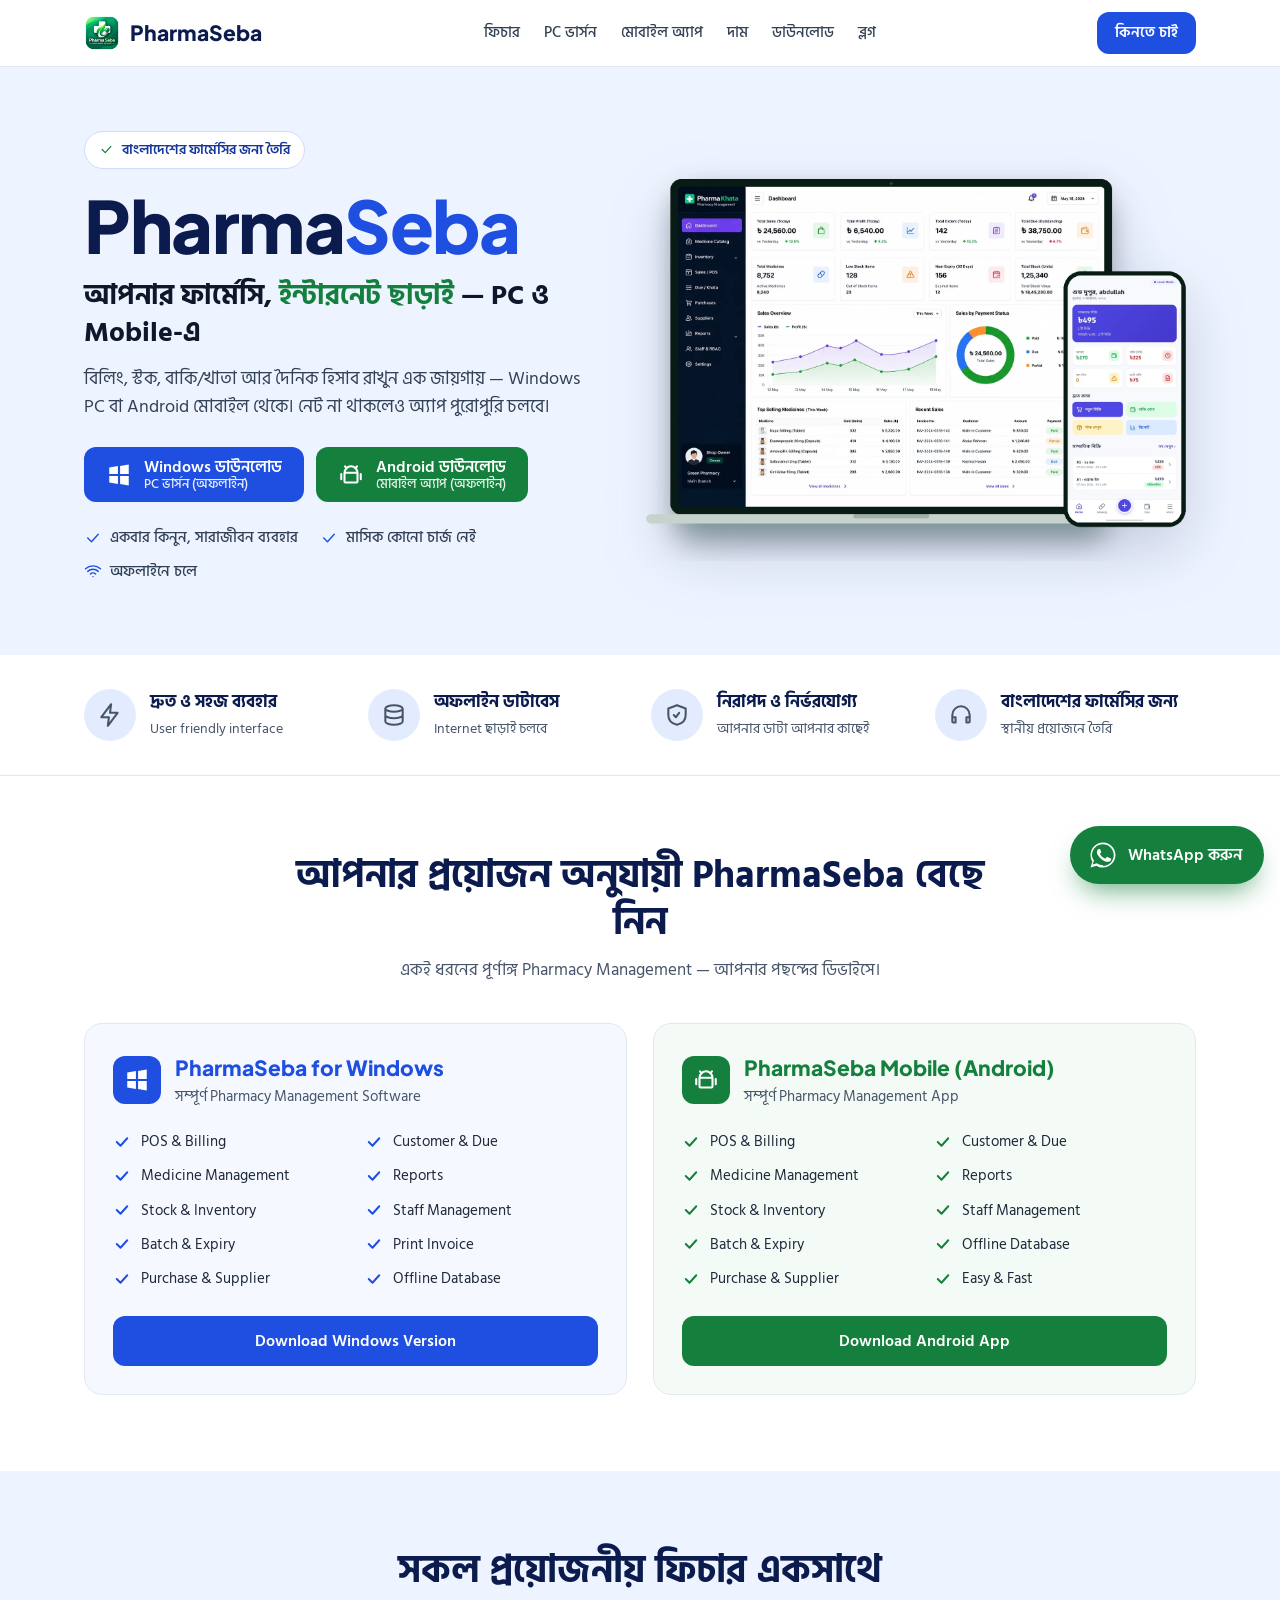
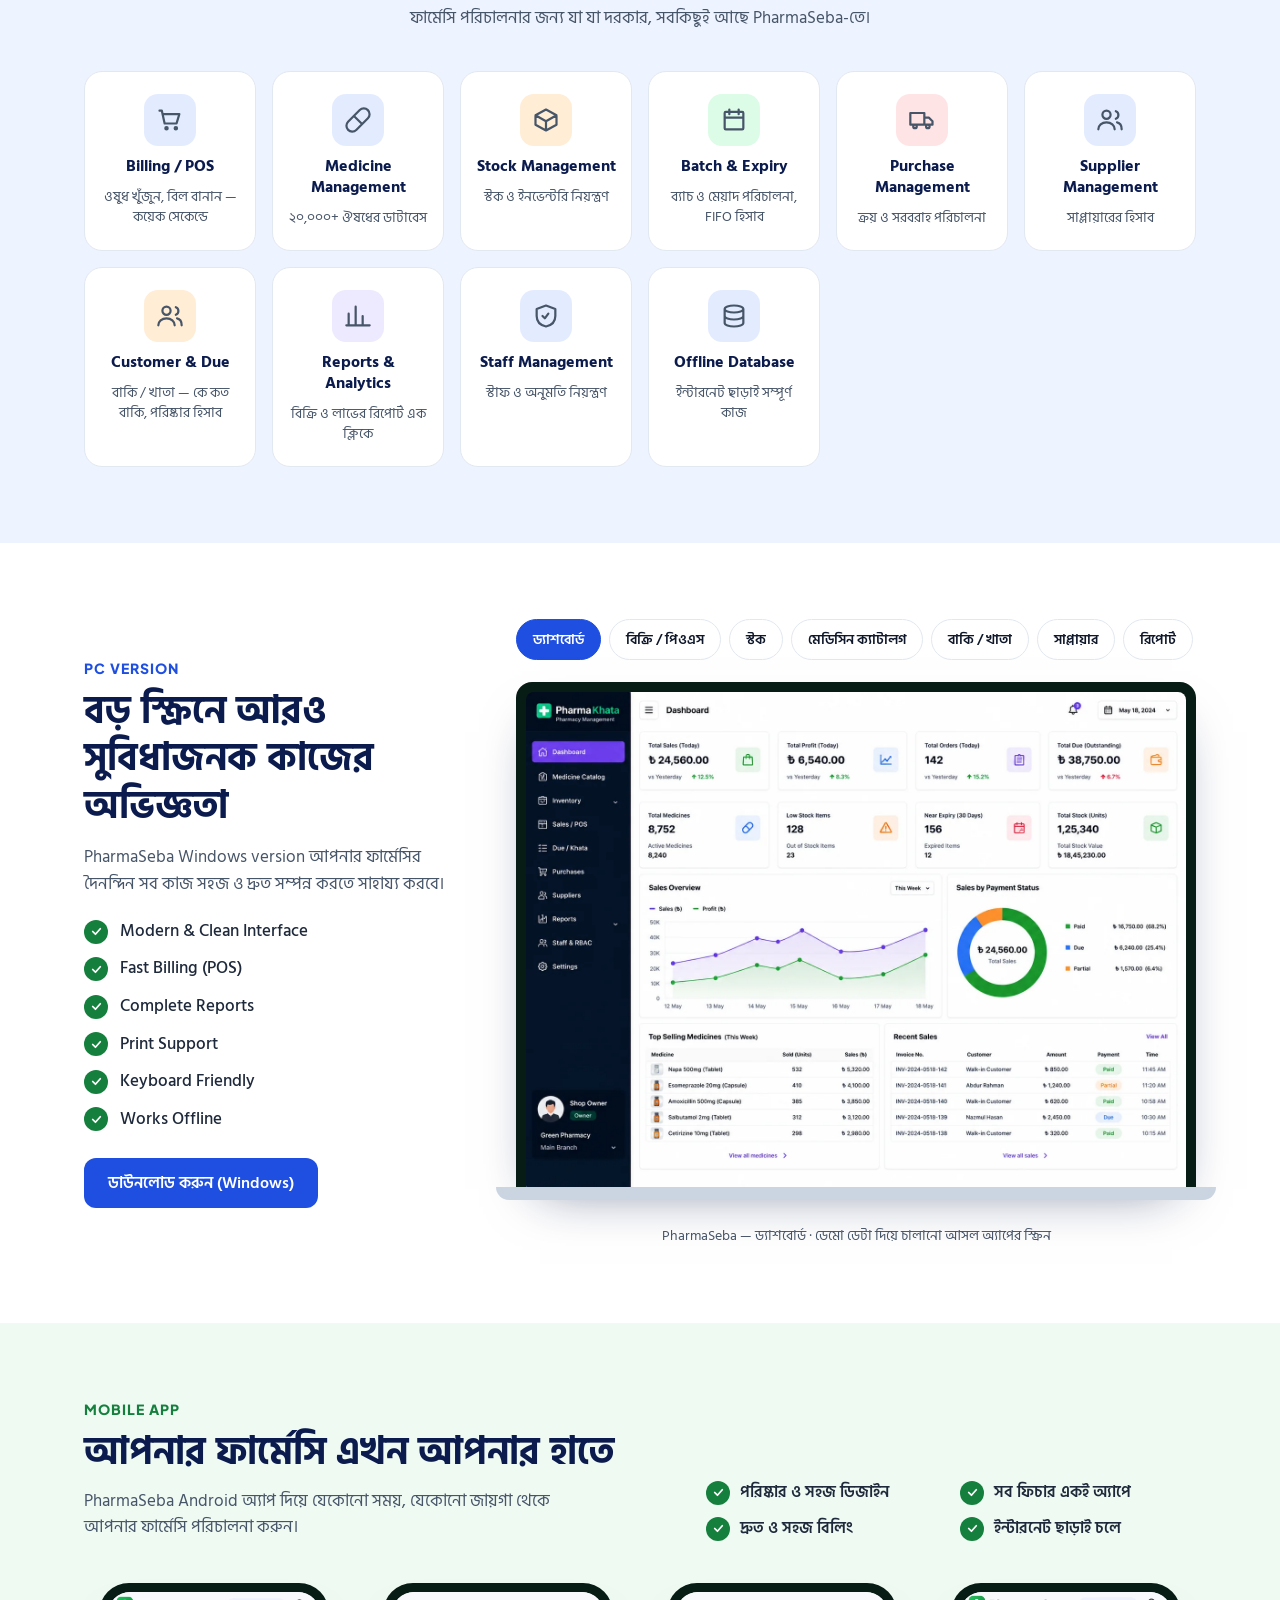
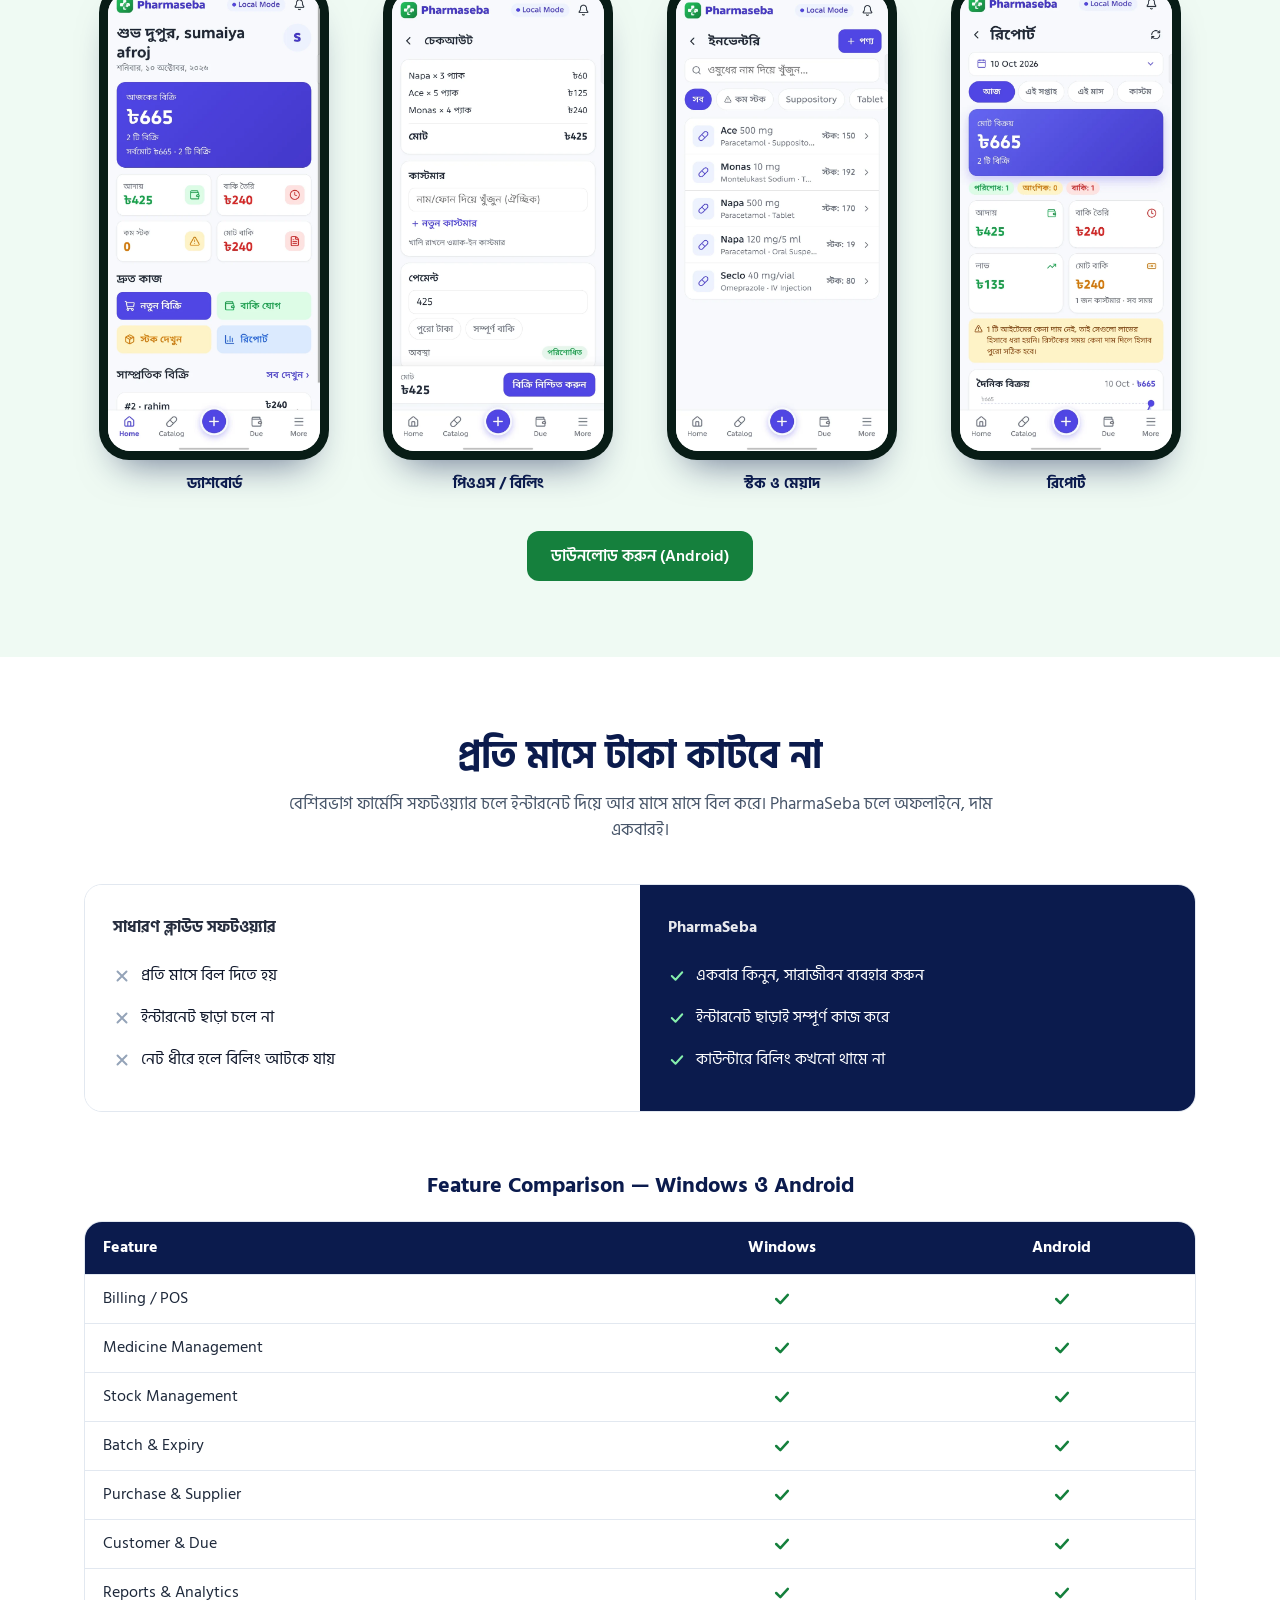
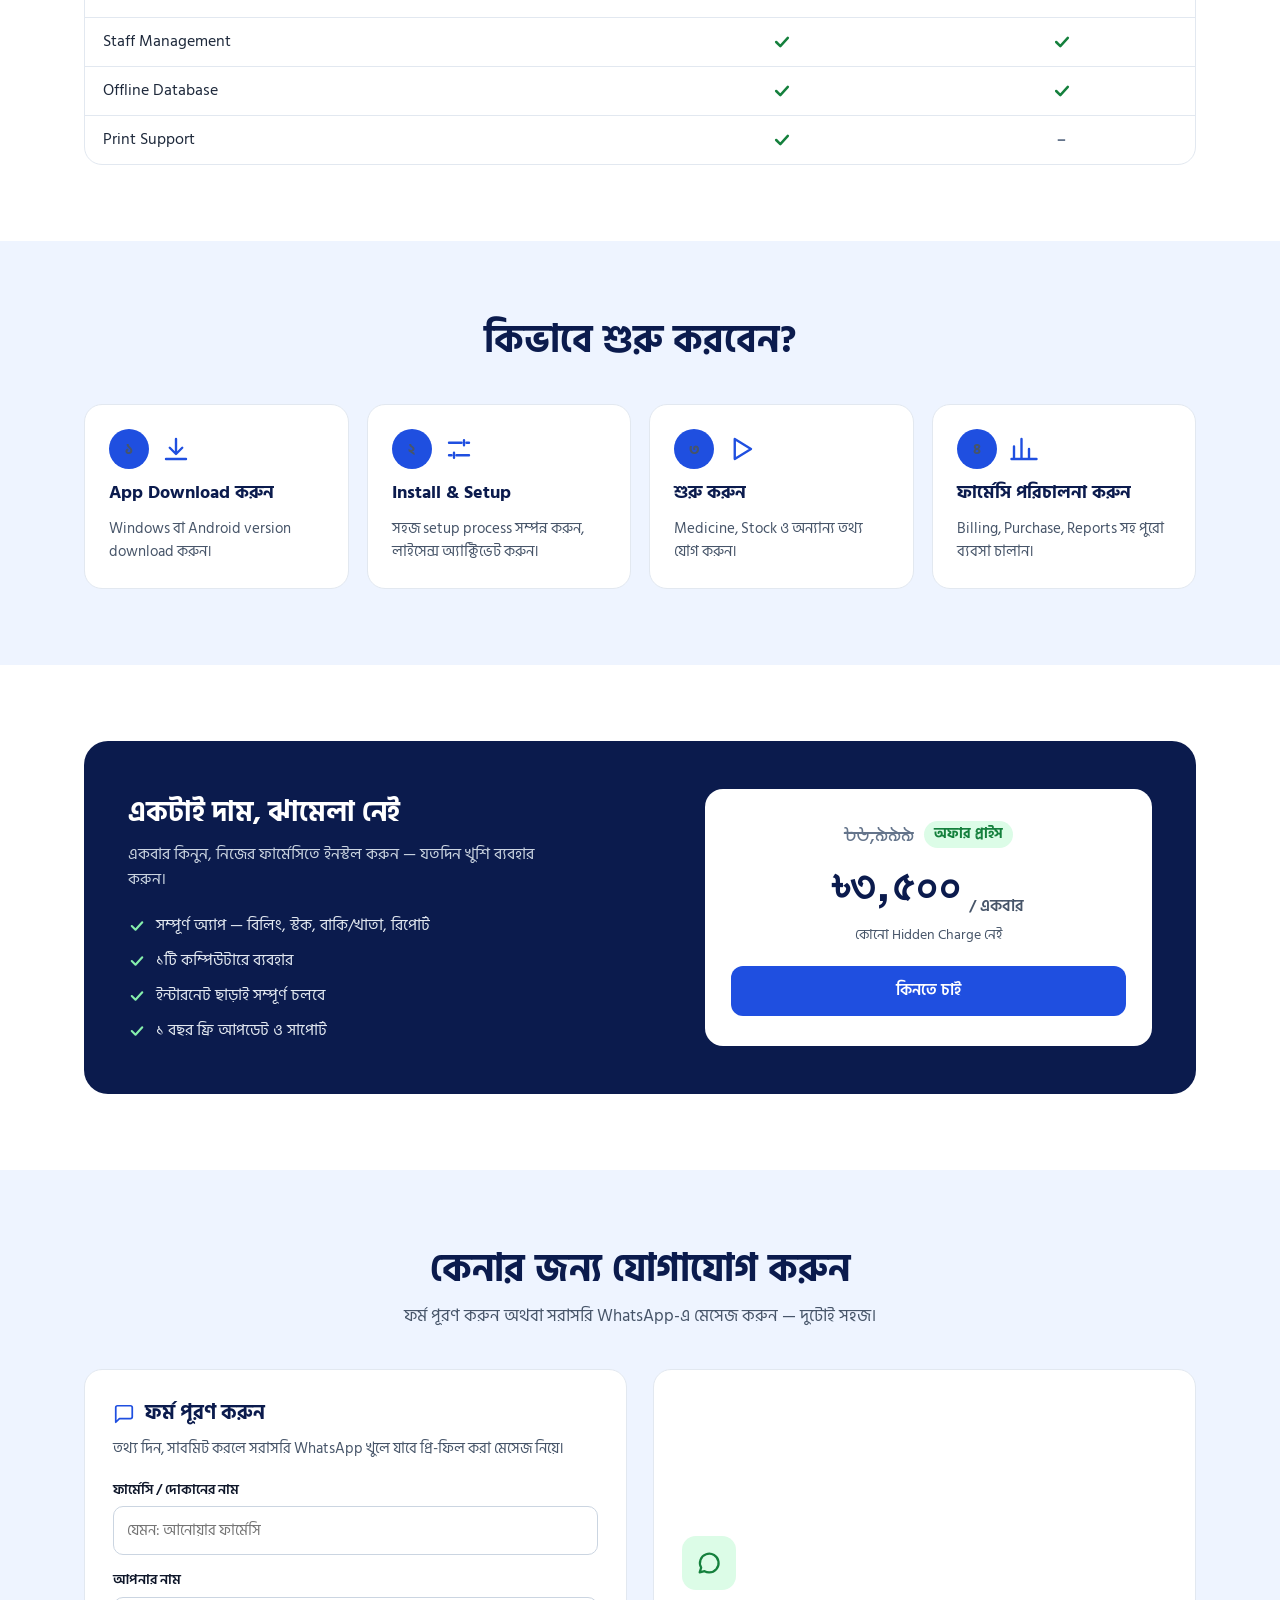
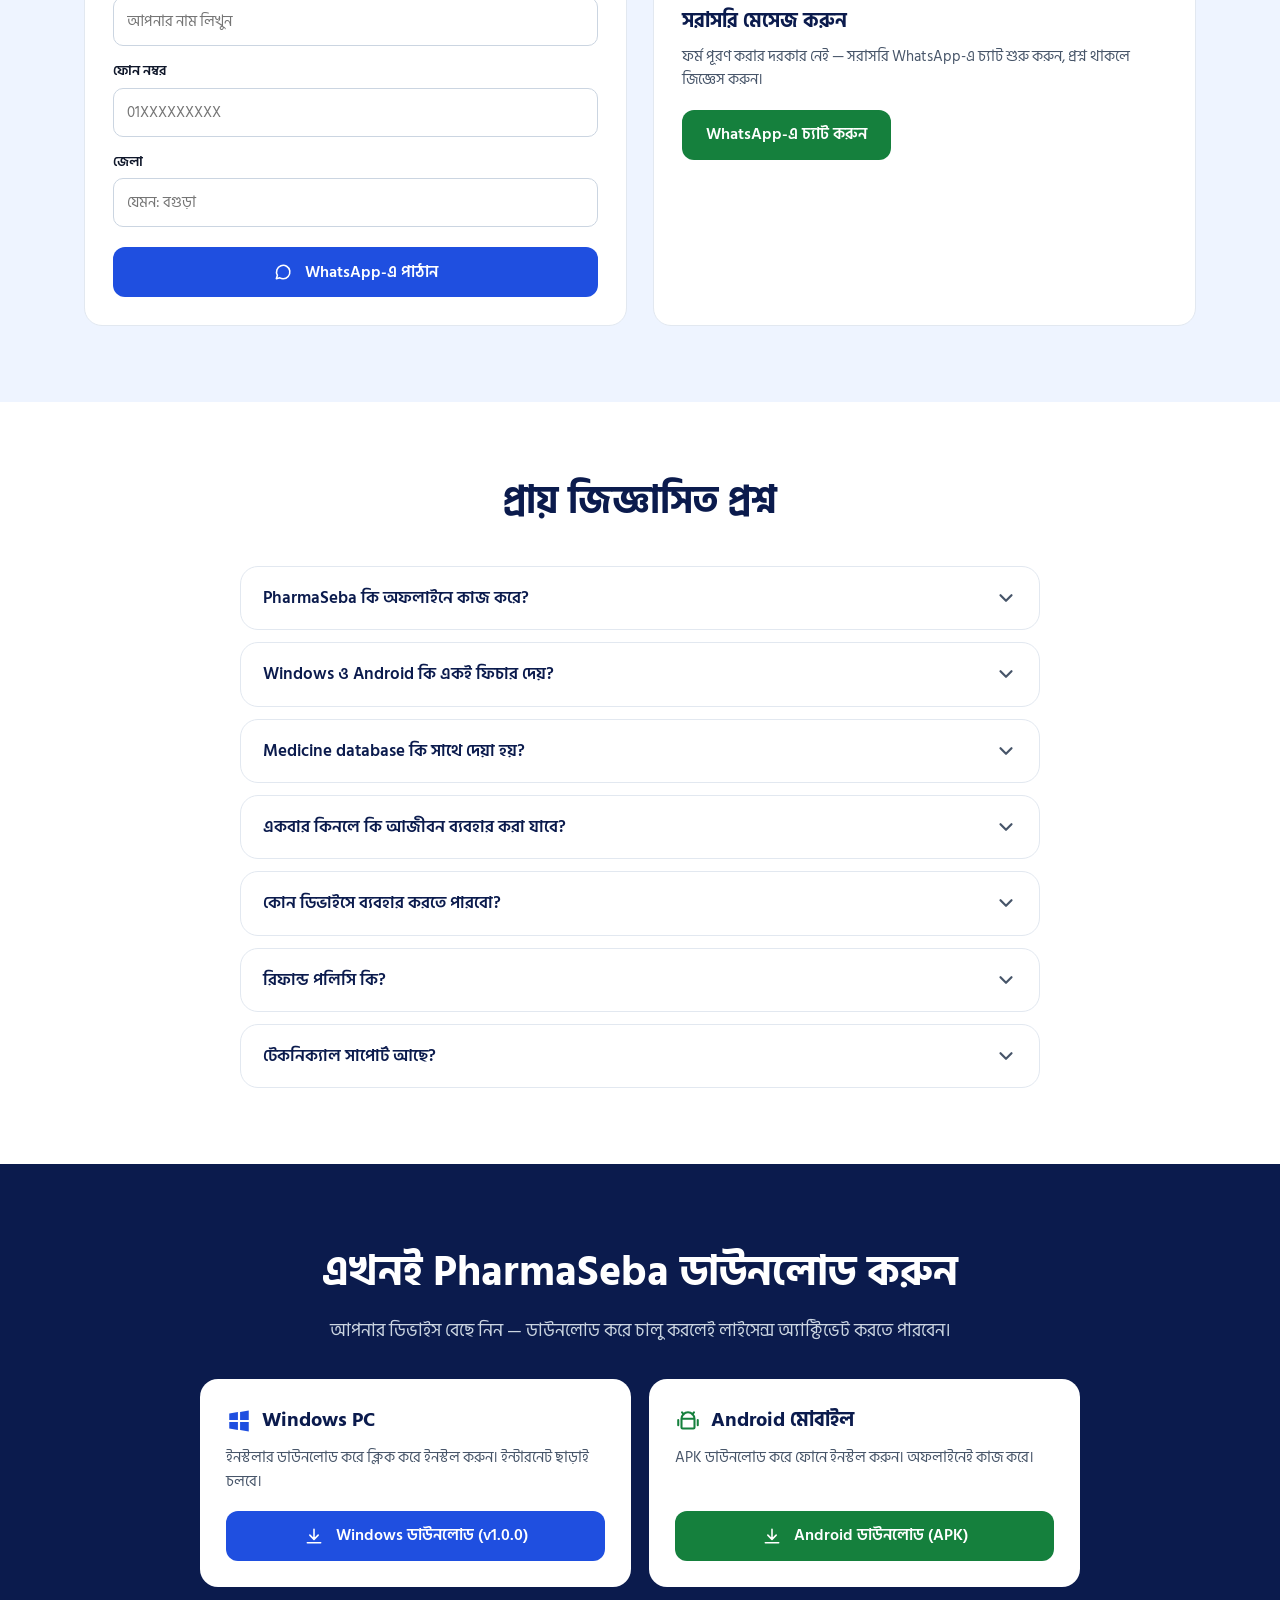
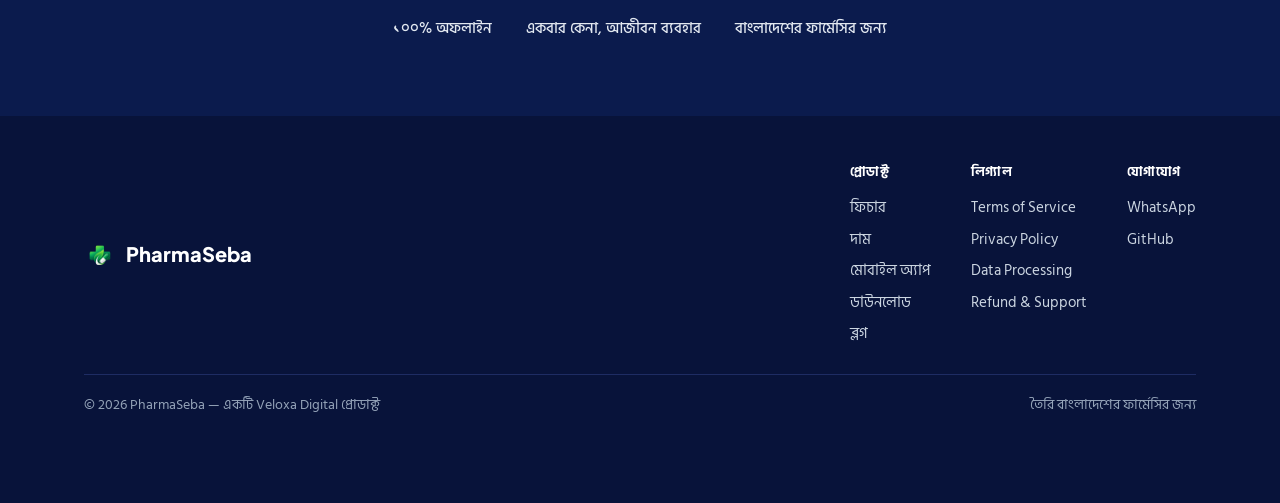
==== commit 597e3f2f: "Menu button, floating WhatsApp, fix PC section overflow, offer price" ====
--- a/index.html
+++ b/index.html
@@ -60,7 +60,17 @@
   .nav-links{display:none; gap:24px; align-items:center;}
   .nav-links a{text-decoration:none; color:#334155; font-size:15px; font-weight:500;}
   .nav-links a:hover{color:var(--blue);}
-  @media(min-width:1000px){ .nav-links{display:flex;} }
+  .nav-cta{display:none;}
+  .menu-btn{width:46px; height:46px; border:1.5px solid var(--line); background:#fff; border-radius:12px; display:inline-flex; align-items:center; justify-content:center; cursor:pointer; color:var(--navy);}
+  .menu-btn svg{width:24px; height:24px;}
+  .menu-btn .i-close{display:none;}
+  .menu-btn[aria-expanded="true"] .i-open{display:none;}
+  .menu-btn[aria-expanded="true"] .i-close{display:block;}
+  .mobile-menu{position:absolute; left:0; right:0; top:100%; background:#fff; border-bottom:1px solid var(--line); box-shadow:0 18px 30px -20px rgba(11,27,77,.45); display:flex; flex-direction:column; padding:6px 0 18px;}
+  .mobile-menu[hidden]{display:none;}
+  .mobile-menu a:not(.btn){padding:14px 24px; font-size:17px; font-weight:500; color:var(--ink); text-decoration:none; border-bottom:1px solid #f1f5f9;}
+  .mobile-menu .btn{margin:16px 24px 0;}
+  @media(min-width:1000px){ .nav-links{display:flex;} .nav-cta{display:inline-flex;} .menu-btn{display:none;} .mobile-menu{display:none !important;} }
 
   /* HERO */
   .hero{background:var(--tint); padding:64px 0 72px;}
@@ -262,6 +272,28 @@
   .footer-col a{text-decoration:none; color:#cbd5e1;}
   .footer-col a:hover{color:#fff;}
   .footer-bottom{border-top:1px solid #1e2c63; padding-top:20px; font-size:13.5px; color:#94a3b8; display:flex; flex-wrap:wrap; gap:10px; justify-content:space-between;}
+
+  /* GRID FIX: grid children may shrink, so wide content (tab strip etc.) can't push the page sideways */
+  .hero-grid, .win-grid, .mob-head, .cmp-grid, .price-panel, .buy-grid{grid-template-columns:minmax(0,1fr);}
+  .hero-grid > *, .win-grid > *, .mob-head > *, .cmp-grid > *, .price-panel > *, .buy-grid > *{min-width:0;}
+  @media(min-width:960px){ .hero-grid{grid-template-columns:minmax(0,1fr) minmax(0,1.1fr);} }
+  @media(min-width:1000px){ .win-grid{grid-template-columns:minmax(0,.8fr) minmax(0,1.4fr);} }
+  @media(min-width:900px){ .mob-head{grid-template-columns:minmax(0,1.1fr) minmax(0,.9fr);} }
+  @media(min-width:720px){ .cmp-grid{grid-template-columns:minmax(0,1fr) minmax(0,1fr);} }
+  @media(min-width:860px){ .price-panel{grid-template-columns:minmax(0,1.1fr) minmax(0,.9fr);} .buy-grid{grid-template-columns:minmax(0,1fr) minmax(0,1fr);} }
+
+  /* FLOATING WHATSAPP */
+  .wa-float{position:fixed; right:16px; bottom:calc(16px + env(safe-area-inset-bottom)); z-index:60; display:flex; align-items:center; justify-content:center; gap:10px; min-width:58px; height:58px; padding:0; border-radius:100px; background:#15803d; color:#fff; text-decoration:none; font-weight:600; font-size:16px; box-shadow:0 14px 28px -10px rgba(21,128,61,.7);}
+  .wa-float:hover{filter:brightness(1.1);}
+  .wa-float svg{width:30px; height:30px; flex:none;}
+  .wa-float span{display:none;}
+  @media(min-width:760px){ .wa-float{padding:0 22px 0 18px;} .wa-float span{display:inline;} }
+  footer{padding-bottom:88px;}
+
+  /* OFFER PRICE */
+  .price-was{display:flex; align-items:center; justify-content:center; gap:10px; margin-bottom:6px; font-size:21px; color:#64748b;}
+  .price-was s{text-decoration-thickness:2px;}
+  .price-off{background:#dcfce7; color:#15803d; font-weight:700; font-size:13.5px; padding:3px 10px; border-radius:100px;}
 
   .visually-hidden{position:absolute; width:1px; height:1px; overflow:hidden; clip:rect(0 0 0 0);}
   :focus-visible{outline:2px solid var(--blue); outline-offset:2px;}
@@ -327,10 +359,21 @@
       <a href="#download">ডাউনলোড</a>
       <a href="blog/index.html">ব্লগ</a>
     </div>
-    <a href="https://wa.me/8801935291005?text=আমি%20PharmaSeba%20সম্পর্কে%20জানতে%20চাই" target="_blank" rel="noopener" class="btn btn-green btn-sm">
-      <svg width="20" height="20" class="ico" aria-hidden="true"><use href="#i-wa"/></svg>WhatsApp করুন
-    </a>
+    <a href="#buy" class="btn btn-blue btn-sm nav-cta">কিনতে চাই</a>
+    <button type="button" class="menu-btn" id="menuBtn" aria-label="মেনু খুলুন" aria-expanded="false" aria-controls="mobileMenu">
+      <svg class="ico i-open" viewBox="0 0 24 24" aria-hidden="true"><path d="M4 7h16M4 12h16M4 17h16"/></svg>
+      <svg class="ico i-close" viewBox="0 0 24 24" aria-hidden="true"><path d="M6 6l12 12M18 6L6 18"/></svg>
+    </button>
   </nav>
+  <div class="mobile-menu" id="mobileMenu" hidden>
+    <a href="#features">ফিচার</a>
+    <a href="#windows">PC ভার্সন</a>
+    <a href="#mobile">মোবাইল অ্যাপ</a>
+    <a href="#pricing">দাম</a>
+    <a href="#download">ডাউনলোড</a>
+    <a href="blog/index.html">ব্লগ</a>
+    <a href="#buy" class="btn btn-blue">কিনতে চাই</a>
+  </div>
 </header>
 
 <main id="top">
@@ -616,6 +659,7 @@
           </ul>
         </div>
         <div class="price-card">
+          <div class="price-was"><span class="visually-hidden">আগের দাম</span><s>৳৬,৯৯৯</s><span class="price-off">অফার প্রাইস</span></div>
           <div class="price-tag">৳৩,৫০০ <sub>/ একবার</sub></div>
           <div class="price-note">কোনো Hidden Charge নেই</div>
           <a href="#buy" class="btn btn-blue">কিনতে চাই</a>
@@ -751,6 +795,30 @@
   </div>
 </footer>
 
+<a class="wa-float" href="https://wa.me/8801935291005?text=আমি%20PharmaSeba%20সম্পর্কে%20জানতে%20চাই" target="_blank" rel="noopener" aria-label="WhatsApp-এ মেসেজ করুন">
+  <svg viewBox="0 0 24 24" fill="currentColor" aria-hidden="true"><path d="M17.5 14.4c-.3-.1-1.7-.8-1.9-.9-.3-.1-.4-.1-.6.1-.2.3-.7.9-.8 1-.1.2-.3.2-.6.1-.3-.1-1.2-.4-2.3-1.4-.9-.8-1.4-1.7-1.6-2-.2-.3 0-.5.1-.6.1-.1.3-.3.4-.5.1-.2.2-.3.3-.5.1-.2 0-.4 0-.5C10.4 9 10 8 9.8 7.6c-.2-.4-.4-.4-.6-.4h-.5c-.2 0-.5.1-.7.3-.2.3-.9.9-.9 2.2s1 2.5 1.1 2.7c.1.2 2 3 4.8 4.3.7.3 1.2.5 1.6.6.7.2 1.3.2 1.8.1.5-.1 1.7-.7 1.9-1.3.2-.7.2-1.2.2-1.3-.1-.1-.3-.2-.6-.3z"/><path d="M12 2C6.5 2 2 6.5 2 12c0 1.9.5 3.7 1.5 5.3L2 22l4.8-1.5C8.3 21.5 10.1 22 12 22c5.5 0 10-4.5 10-10S17.5 2 12 2zm0 18c-1.7 0-3.3-.5-4.6-1.3l-.3-.2-3.4 1.1 1.1-3.3-.2-.3C3.7 14.9 3.2 13.5 3.2 12c0-4.8 3.9-8.7 8.7-8.7s8.7 3.9 8.7 8.7-3.8 8.7-8.6 8.7z"/></svg>
+  <span>WhatsApp করুন</span>
+</a>
+
+<script>
+  (function(){
+    var btn = document.getElementById('menuBtn');
+    var menu = document.getElementById('mobileMenu');
+    var header = document.querySelector('header');
+    if(!btn || !menu) return;
+    function setOpen(open){
+      btn.setAttribute('aria-expanded', open ? 'true' : 'false');
+      btn.setAttribute('aria-label', open ? 'মেনু বন্ধ করুন' : 'মেনু খুলুন');
+      menu.hidden = !open;
+    }
+    btn.addEventListener('click', function(){ setOpen(btn.getAttribute('aria-expanded') !== 'true'); });
+    menu.addEventListener('click', function(e){ if(e.target.closest('a')) setOpen(false); });
+    document.addEventListener('click', function(e){ if(!header.contains(e.target)) setOpen(false); });
+    document.addEventListener('keydown', function(e){ if(e.key === 'Escape') setOpen(false); });
+    window.addEventListener('resize', function(){ if(window.innerWidth >= 1000) setOpen(false); });
+  })();
+</script>
+
 <script>
   document.getElementById('buyForm').addEventListener('submit', function(e){
     e.preventDefault();
